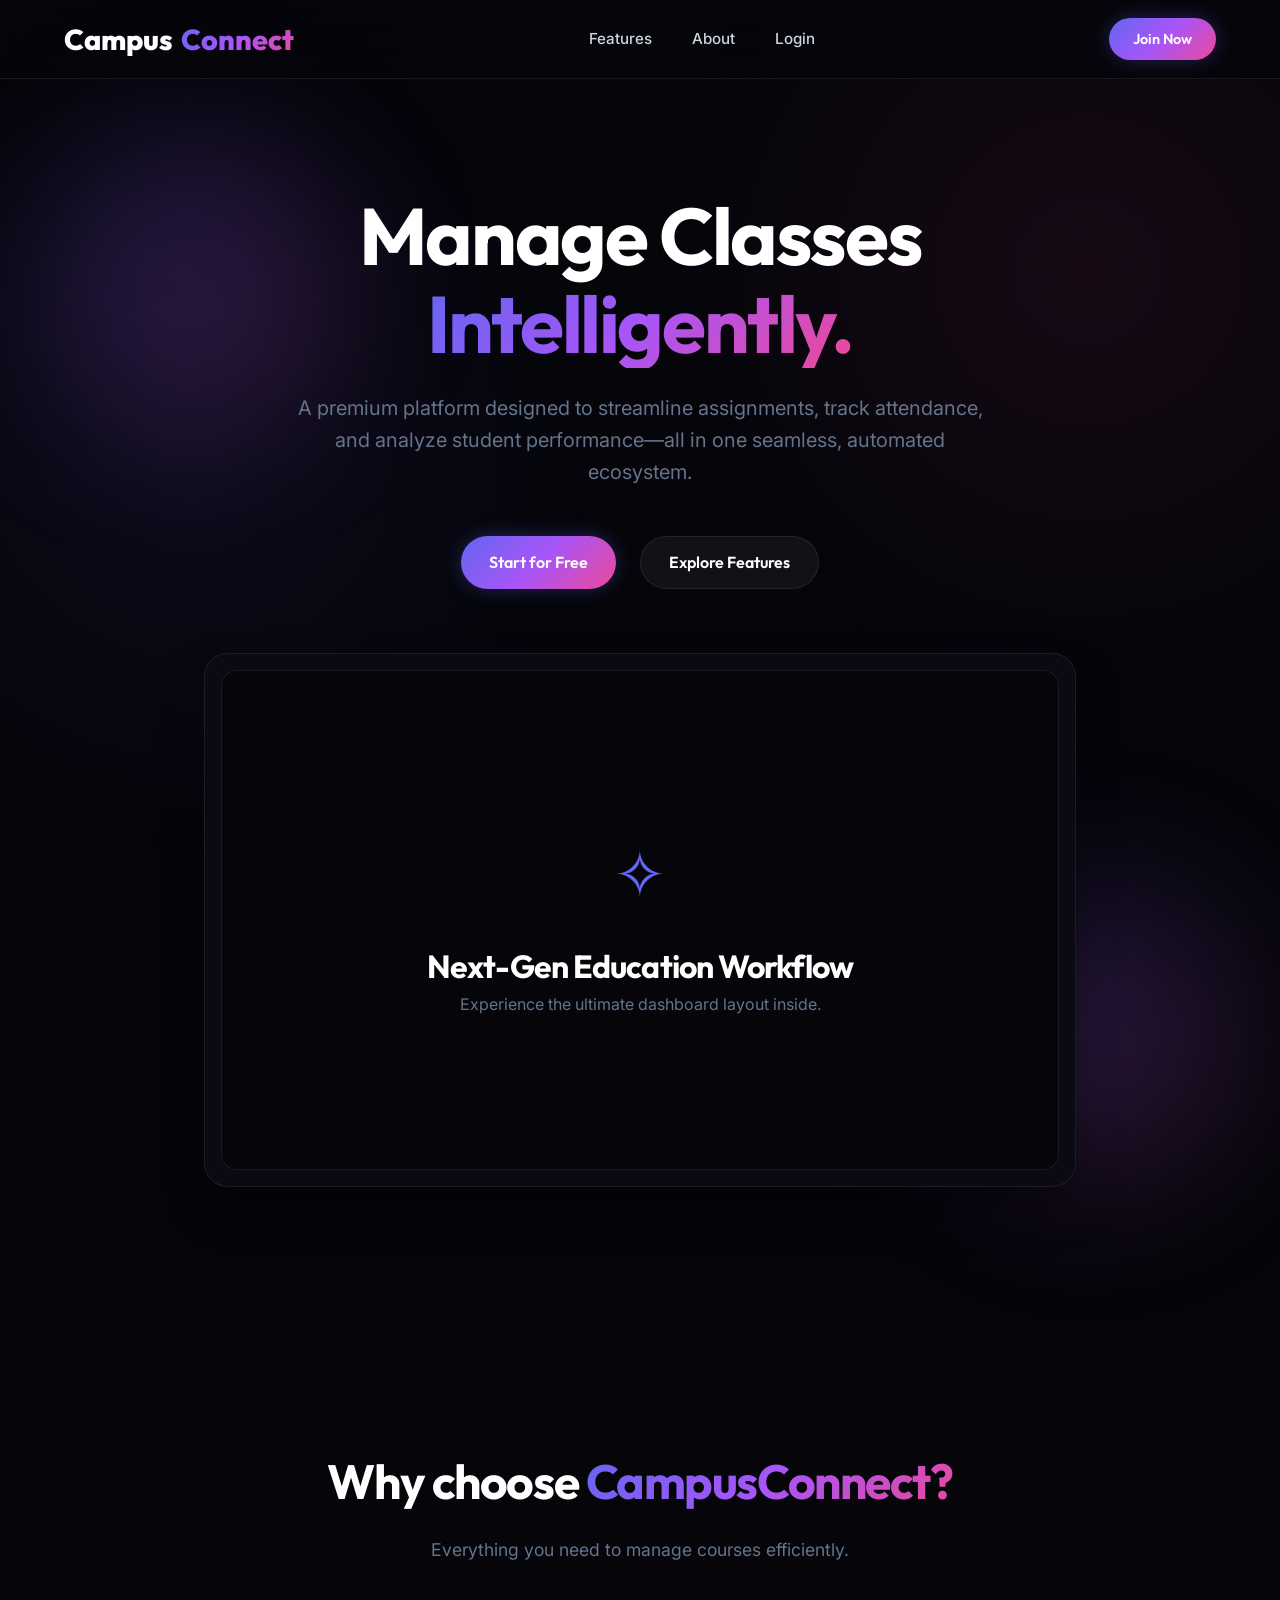
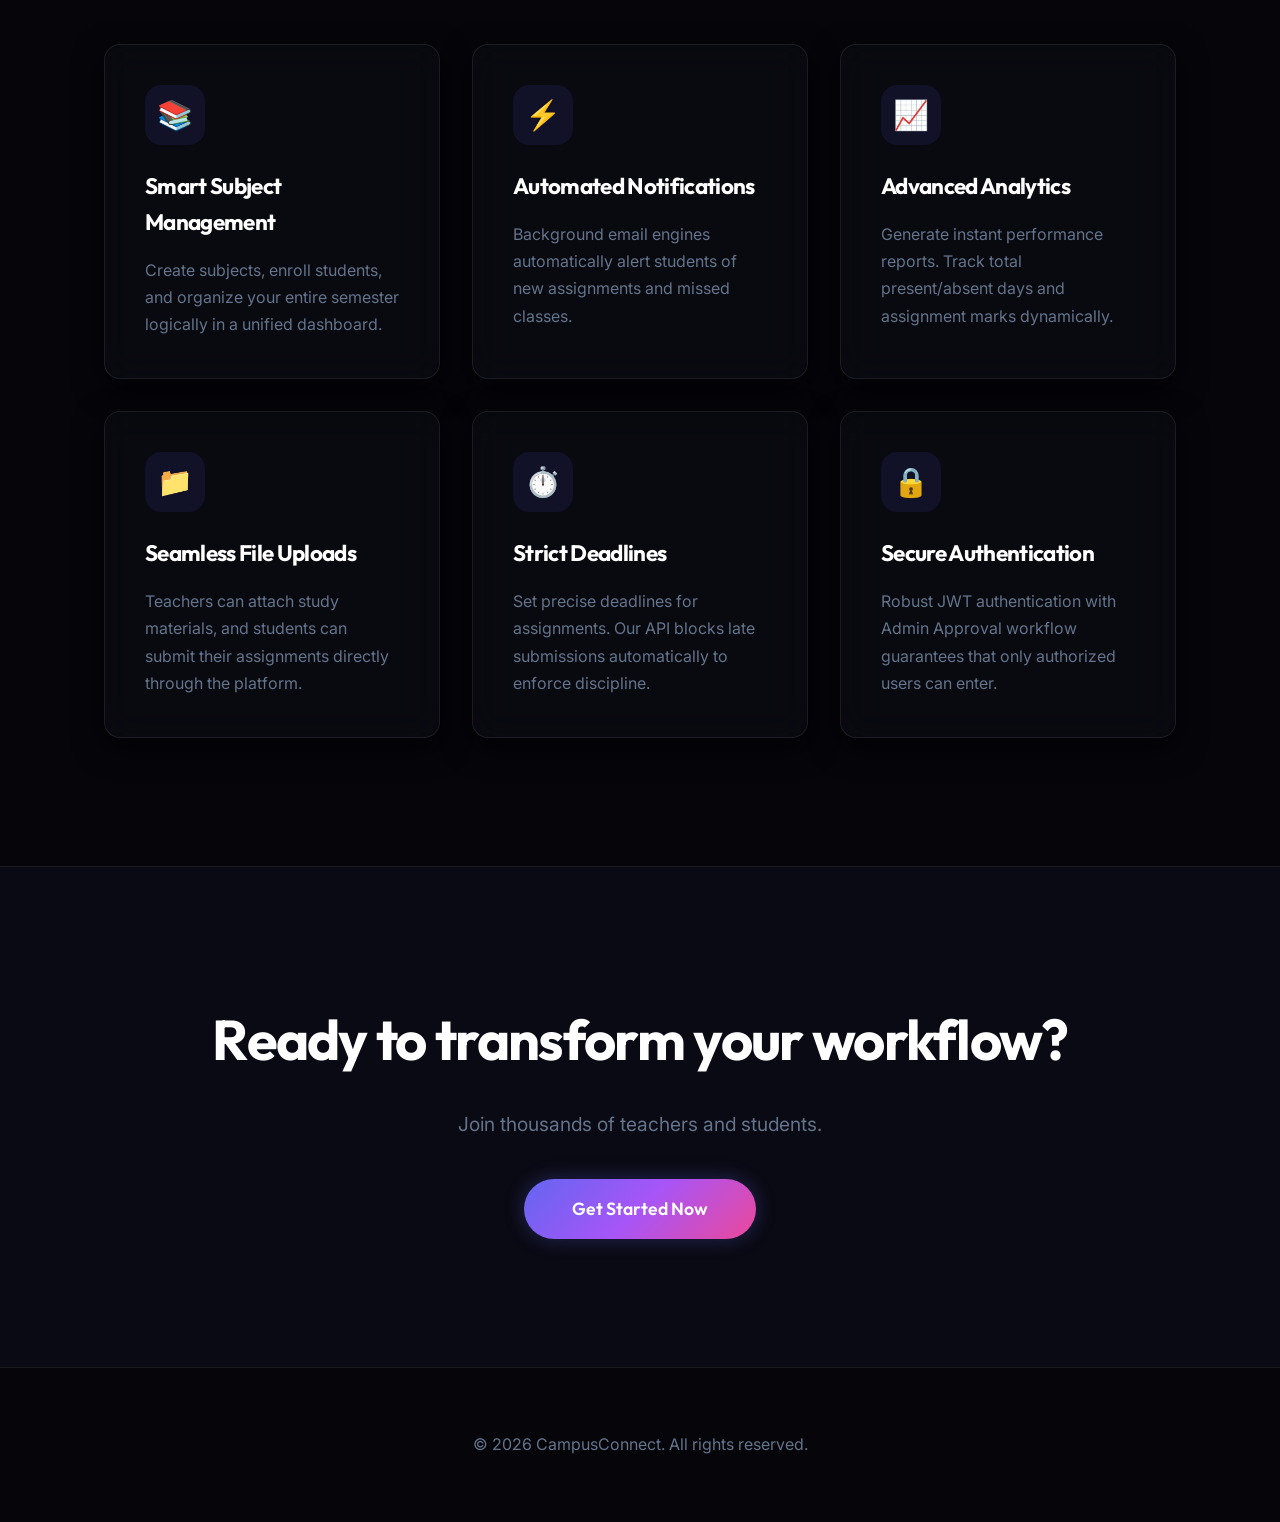
==== frontend/pages/index.html @ 035adae4 "Initial commit: CampusConnect project" ====
<!DOCTYPE html>
<html lang="en">
<head>
    <meta charset="UTF-8">
    <meta name="viewport" content="width=device-width, initial-scale=1.0">
    <title>CampusConnect - AI Student Productivity Platform</title>
    <link href="https://fonts.googleapis.com/css2?family=Outfit:wght@300;400;500;600;700;800&family=Inter:wght@400;500;600&display=swap" rel="stylesheet">
    <link rel="stylesheet" href="../assets/css/style.css">
    <style>
        /* Modern Landing Page Styles */
        .header {
            background: rgba(5, 5, 10, 0.8);
            backdrop-filter: blur(20px);
            -webkit-backdrop-filter: blur(20px);
            border-bottom: 1px solid var(--border-color);
            padding: 1rem 5%;
            display: flex;
            justify-content: space-between;
            align-items: center;
            position: fixed;
            top: 0; left: 0; right: 0;
            z-index: 1000;
        }

        .logo {
            font-family: 'Outfit', sans-serif;
            font-size: 1.8rem;
            font-weight: 800;
            color: white;
            display: flex;
            align-items: center;
            gap: 0.5rem;
        }

        .logo span {
            background: var(--primary-gradient);
            -webkit-background-clip: text;
            -webkit-text-fill-color: transparent;
        }

        .nav-links {
            display: flex;
            gap: 2.5rem;
        }

        .nav-links a {
            color: var(--text-main);
            font-weight: 500;
            font-size: 0.95rem;
        }

        .nav-links a:hover {
            color: white;
        }

        .hero {
            padding: 12rem 5% 8rem 5%;
            text-align: center;
            max-width: 1000px;
            margin: 0 auto;
            position: relative;
        }

        .hero-title {
            font-size: 5rem;
            line-height: 1.1;
            margin-bottom: 1.5rem;
        }

        .hero-subtitle {
            font-size: 1.25rem;
            color: var(--text-muted);
            margin-bottom: 3rem;
            max-width: 700px;
            margin-left: auto;
            margin-right: auto;
        }

        .hero-buttons {
            display: flex;
            gap: 1.5rem;
            justify-content: center;
        }

        /* Abstract Shape */
        .floating-shape {
            position: absolute;
            width: 300px;
            height: 300px;
            background: var(--primary-gradient);
            border-radius: 50%;
            filter: blur(80px);
            opacity: 0.2;
            animation: float 10s ease-in-out infinite;
            z-index: -1;
        }

        .shape-1 { top: 10%; left: -10%; }
        .shape-2 { bottom: 10%; right: -10%; animation-delay: -5s; }

        @keyframes float {
            0% { transform: translate(0, 0) scale(1); }
            50% { transform: translate(30px, -50px) scale(1.1); }
            100% { transform: translate(0, 0) scale(1); }
        }

        .dashboard-mockup {
            margin: 4rem auto 0 auto;
            max-width: 1100px;
            border-radius: var(--radius-lg);
            border: 1px solid var(--border-color);
            background: var(--bg-surface);
            box-shadow: 0 25px 50px -12px rgba(0, 0, 0, 0.5);
            padding: 1rem;
            transform: perspective(1000px) rotateX(5deg);
            transition: var(--transition);
        }

        .dashboard-mockup:hover {
            transform: perspective(1000px) rotateX(0deg);
        }

        .mockup-inner {
            background: var(--bg-dark);
            border-radius: var(--radius-md);
            height: 500px;
            border: 1px solid var(--border-color);
            position: relative;
            overflow: hidden;
            display: flex;
            align-items: center;
            justify-content: center;
        }

        .mockup-inner img {
            width: 100%;
            height: 100%;
            object-fit: cover;
            opacity: 0.7;
        }

        .features {
            padding: 8rem 5%;
            max-width: 1200px;
            margin: 0 auto;
        }

        .section-header {
            text-align: center;
            margin-bottom: 5rem;
        }

        .section-title {
            font-size: 3rem;
            margin-bottom: 1rem;
        }

        .features-grid {
            display: grid;
            grid-template-columns: repeat(3, 1fr);
            gap: 2rem;
        }

        .feature-card {
            padding: 2.5rem;
            text-align: left;
        }

        .feature-icon {
            width: 60px;
            height: 60px;
            background: rgba(99, 102, 241, 0.1);
            border-radius: 16px;
            display: flex;
            align-items: center;
            justify-content: center;
            font-size: 1.8rem;
            margin-bottom: 1.5rem;
            color: var(--primary-color);
        }

        .feature-card h3 {
            font-size: 1.4rem;
            margin-bottom: 1rem;
        }

        .feature-card p {
            color: var(--text-muted);
            line-height: 1.7;
        }

        .cta {
            padding: 8rem 5%;
            text-align: center;
            background: var(--bg-surface);
            border-top: 1px solid var(--border-color);
        }

        .footer {
            padding: 4rem 5%;
            border-top: 1px solid var(--border-color);
            text-align: center;
            color: var(--text-muted);
        }

        @media (max-width: 768px) {
            .hero-title { font-size: 3.5rem; }
            .features-grid { grid-template-columns: 1fr; }
            .nav-links { display: none; }
        }
    </style>
</head>
<body>

    <div class="bg-glow"></div>

    <header class="header">
        <div class="logo">Campus<span>Connect</span></div>
        <nav class="nav-links">
            <a href="#features">Features</a>
            <a href="#about">About</a>
            <a href="auth.html?mode=login">Login</a>
        </nav>
        <a href="auth.html?mode=register" class="btn btn-primary" style="padding: 0.6rem 1.5rem; font-size: 0.9rem;">Join Now</a>
    </header>

    <section class="hero">
        <div class="floating-shape shape-1"></div>
        <div class="floating-shape shape-2"></div>
        
        <h1 class="hero-title animate-fade-in">Manage Classes <br> <span class="text-gradient">Intelligently.</span></h1>
        <p class="hero-subtitle animate-fade-in delay-100">
            A premium platform designed to streamline assignments, track attendance, and analyze student performance—all in one seamless, automated ecosystem.
        </p>
        <div class="hero-buttons animate-fade-in delay-200">
            <a href="auth.html?mode=register" class="btn btn-primary">Start for Free</a>
            <a href="#features" class="btn btn-secondary">Explore Features</a>
        </div>

        <div class="dashboard-mockup animate-fade-in delay-300">
            <div class="mockup-inner">
                <!-- Using an elegant placeholder instead of image -->
                <div style="text-align: center; color: var(--text-muted);">
                    <div style="font-size: 4rem; color: var(--primary-color); margin-bottom: 1rem;">✧</div>
                    <h2 style="font-size: 2rem; color: white;">Next-Gen Education Workflow</h2>
                    <p>Experience the ultimate dashboard layout inside.</p>
                </div>
            </div>
        </div>
    </section>

    <section id="features" class="features">
        <div class="section-header">
            <h2 class="section-title">Why choose <span class="text-gradient">CampusConnect?</span></h2>
            <p style="color: var(--text-muted); font-size: 1.1rem; max-width: 600px; margin: 0 auto;">Everything you need to manage courses efficiently.</p>
        </div>
        
        <div class="features-grid">
            <div class="glass-panel feature-card">
                <div class="feature-icon">📚</div>
                <h3>Smart Subject Management</h3>
                <p>Create subjects, enroll students, and organize your entire semester logically in a unified dashboard.</p>
            </div>
            
            <div class="glass-panel feature-card">
                <div class="feature-icon">⚡</div>
                <h3>Automated Notifications</h3>
                <p>Background email engines automatically alert students of new assignments and missed classes.</p>
            </div>
            
            <div class="glass-panel feature-card">
                <div class="feature-icon">📈</div>
                <h3>Advanced Analytics</h3>
                <p>Generate instant performance reports. Track total present/absent days and assignment marks dynamically.</p>
            </div>
            
            <div class="glass-panel feature-card">
                <div class="feature-icon">📁</div>
                <h3>Seamless File Uploads</h3>
                <p>Teachers can attach study materials, and students can submit their assignments directly through the platform.</p>
            </div>
            
            <div class="glass-panel feature-card">
                <div class="feature-icon">⏱️</div>
                <h3>Strict Deadlines</h3>
                <p>Set precise deadlines for assignments. Our API blocks late submissions automatically to enforce discipline.</p>
            </div>
            
            <div class="glass-panel feature-card">
                <div class="feature-icon">🔒</div>
                <h3>Secure Authentication</h3>
                <p>Robust JWT authentication with Admin Approval workflow guarantees that only authorized users can enter.</p>
            </div>
        </div>
    </section>

    <section class="cta">
        <h2 style="font-size: 3.5rem; margin-bottom: 1.5rem; font-family: 'Outfit';">Ready to transform your workflow?</h2>
        <p style="color: var(--text-muted); font-size: 1.2rem; margin-bottom: 2.5rem;">Join thousands of teachers and students.</p>
        <a href="auth.html?mode=register" class="btn btn-primary" style="font-size: 1.1rem; padding: 1rem 3rem;">Get Started Now</a>
    </section>

    <footer class="footer">
        <p>&copy; 2026 CampusConnect. All rights reserved.</p>
    </footer>

</body>
</html>
---- frontend/assets/css/style.css ----
@import url('https://fonts.googleapis.com/css2?family=Outfit:wght@300;400;500;600;700;800&family=Inter:wght@400;500;600&display=swap');

:root {
  /* High-End SaaS Theme */
  --bg-dark: #05050a; 
  --bg-surface: #0a0a14;
  --bg-glass: rgba(15, 15, 25, 0.4);
  
  --primary-color: #6366f1; /* Indigo */
  --primary-gradient: linear-gradient(135deg, #6366f1, #a855f7, #ec4899);
  --primary-hover: #4f46e5;
  --primary-glow: rgba(99, 102, 241, 0.3);
  
  --secondary-color: #f8fafc;
  
  --text-main: #cbd5e1;
  --text-muted: #64748b;
  --text-heading: #ffffff;
  
  --success-color: #10b981;
  --danger-color: #ef4444;
  --warning-color: #f59e0b;
  
  --border-color: rgba(255, 255, 255, 0.08);
  --border-hover: rgba(99, 102, 241, 0.4);
  
  --input-bg: rgba(15, 15, 25, 0.6);
  
  --radius-sm: 8px;
  --radius-md: 16px;
  --radius-lg: 24px;
  --radius-pill: 9999px;
  
  --shadow-sm: 0 4px 15px rgba(0, 0, 0, 0.3);
  --shadow-md: 0 10px 30px rgba(0, 0, 0, 0.5);
  --shadow-glow: 0 0 20px var(--primary-glow);
  
  --transition: all 0.3s cubic-bezier(0.4, 0, 0.2, 1);
}

* {
  margin: 0;
  padding: 0;
  box-sizing: border-box;
}

body {
  font-family: 'Inter', sans-serif;
  background-color: var(--bg-dark);
  color: var(--text-main);
  line-height: 1.6;
  -webkit-font-smoothing: antialiased;
  min-height: 100vh;
  overflow-x: hidden;
}

/* Background animated gradient */
.bg-glow {
  position: fixed;
  top: 0;
  left: 0;
  width: 100vw;
  height: 100vh;
  z-index: -1;
  background: 
    radial-gradient(circle at 15% 50%, rgba(99, 102, 241, 0.08), transparent 35%),
    radial-gradient(circle at 85% 30%, rgba(236, 72, 153, 0.08), transparent 35%);
  pointer-events: none;
}

h1, h2, h3, h4, h5, h6 {
  font-family: 'Outfit', sans-serif;
  font-weight: 700;
  color: var(--text-heading);
  letter-spacing: -0.03em;
}

a {
  text-decoration: none;
  color: var(--primary-color);
  transition: var(--transition);
}

a:hover {
  color: #818cf8;
}

.text-gradient {
  background: var(--primary-gradient);
  -webkit-background-clip: text;
  -webkit-text-fill-color: transparent;
  display: inline-block;
}

.glass-panel {
  background: var(--bg-glass);
  backdrop-filter: blur(16px);
  -webkit-backdrop-filter: blur(16px);
  border: 1px solid var(--border-color);
  border-radius: var(--radius-md);
  box-shadow: var(--shadow-md);
}

/* Buttons */
.btn {
  display: inline-flex;
  align-items: center;
  justify-content: center;
  padding: 0.8rem 1.75rem;
  font-family: 'Outfit', sans-serif;
  font-weight: 600;
  border-radius: var(--radius-pill);
  border: none;
  cursor: pointer;
  transition: var(--transition);
  font-size: 1rem;
}

.btn-primary {
  background: var(--primary-gradient);
  color: white;
  box-shadow: var(--shadow-glow);
}

.btn-primary:hover {
  transform: translateY(-2px);
  box-shadow: 0 0 30px rgba(168, 85, 247, 0.5);
}

.btn-secondary {
  background: rgba(255, 255, 255, 0.05);
  color: white;
  border: 1px solid var(--border-color);
}

.btn-secondary:hover {
  background: rgba(255, 255, 255, 0.1);
  transform: translateY(-2px);
}

/* Input Fields */
.form-group {
  margin-bottom: 1.5rem;
}

.form-label {
  display: block;
  font-family: 'Outfit', sans-serif;
  font-size: 0.9rem;
  color: var(--text-muted);
  margin-bottom: 0.5rem;
}

.form-control {
  width: 100%;
  padding: 1rem 1.25rem;
  background: var(--input-bg);
  border: 1px solid var(--border-color);
  border-radius: var(--radius-sm);
  color: white;
  font-family: 'Inter', sans-serif;
  font-size: 1rem;
  transition: var(--transition);
}

.form-control:focus {
  outline: none;
  border-color: var(--primary-color);
  box-shadow: 0 0 0 3px var(--primary-glow);
}

/* Animations */
@keyframes fadeInUp {
  from { opacity: 0; transform: translateY(20px); }
  to { opacity: 1; transform: translateY(0); }
}

.animate-fade-in {
  animation: fadeInUp 0.6s ease forwards;
}

.delay-100 { animation-delay: 100ms; }
.delay-200 { animation-delay: 200ms; }
.delay-300 { animation-delay: 300ms; }
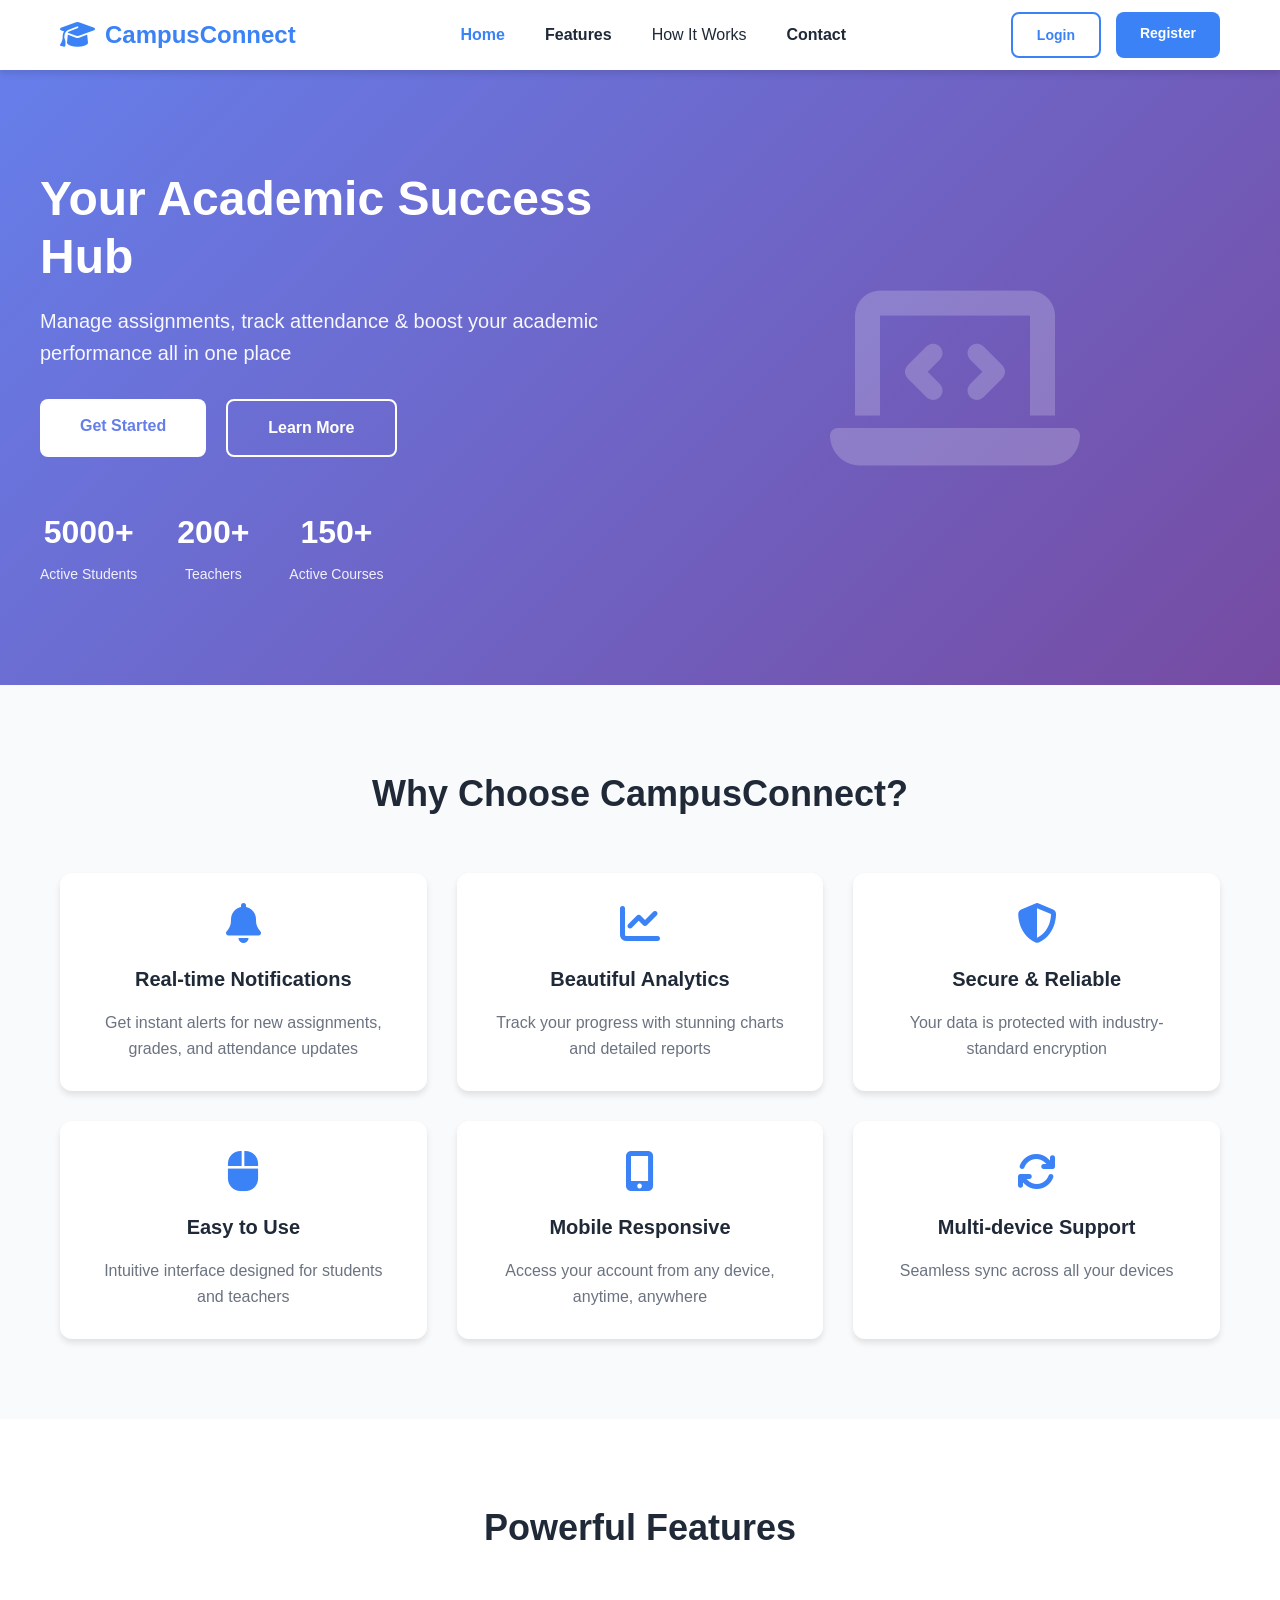
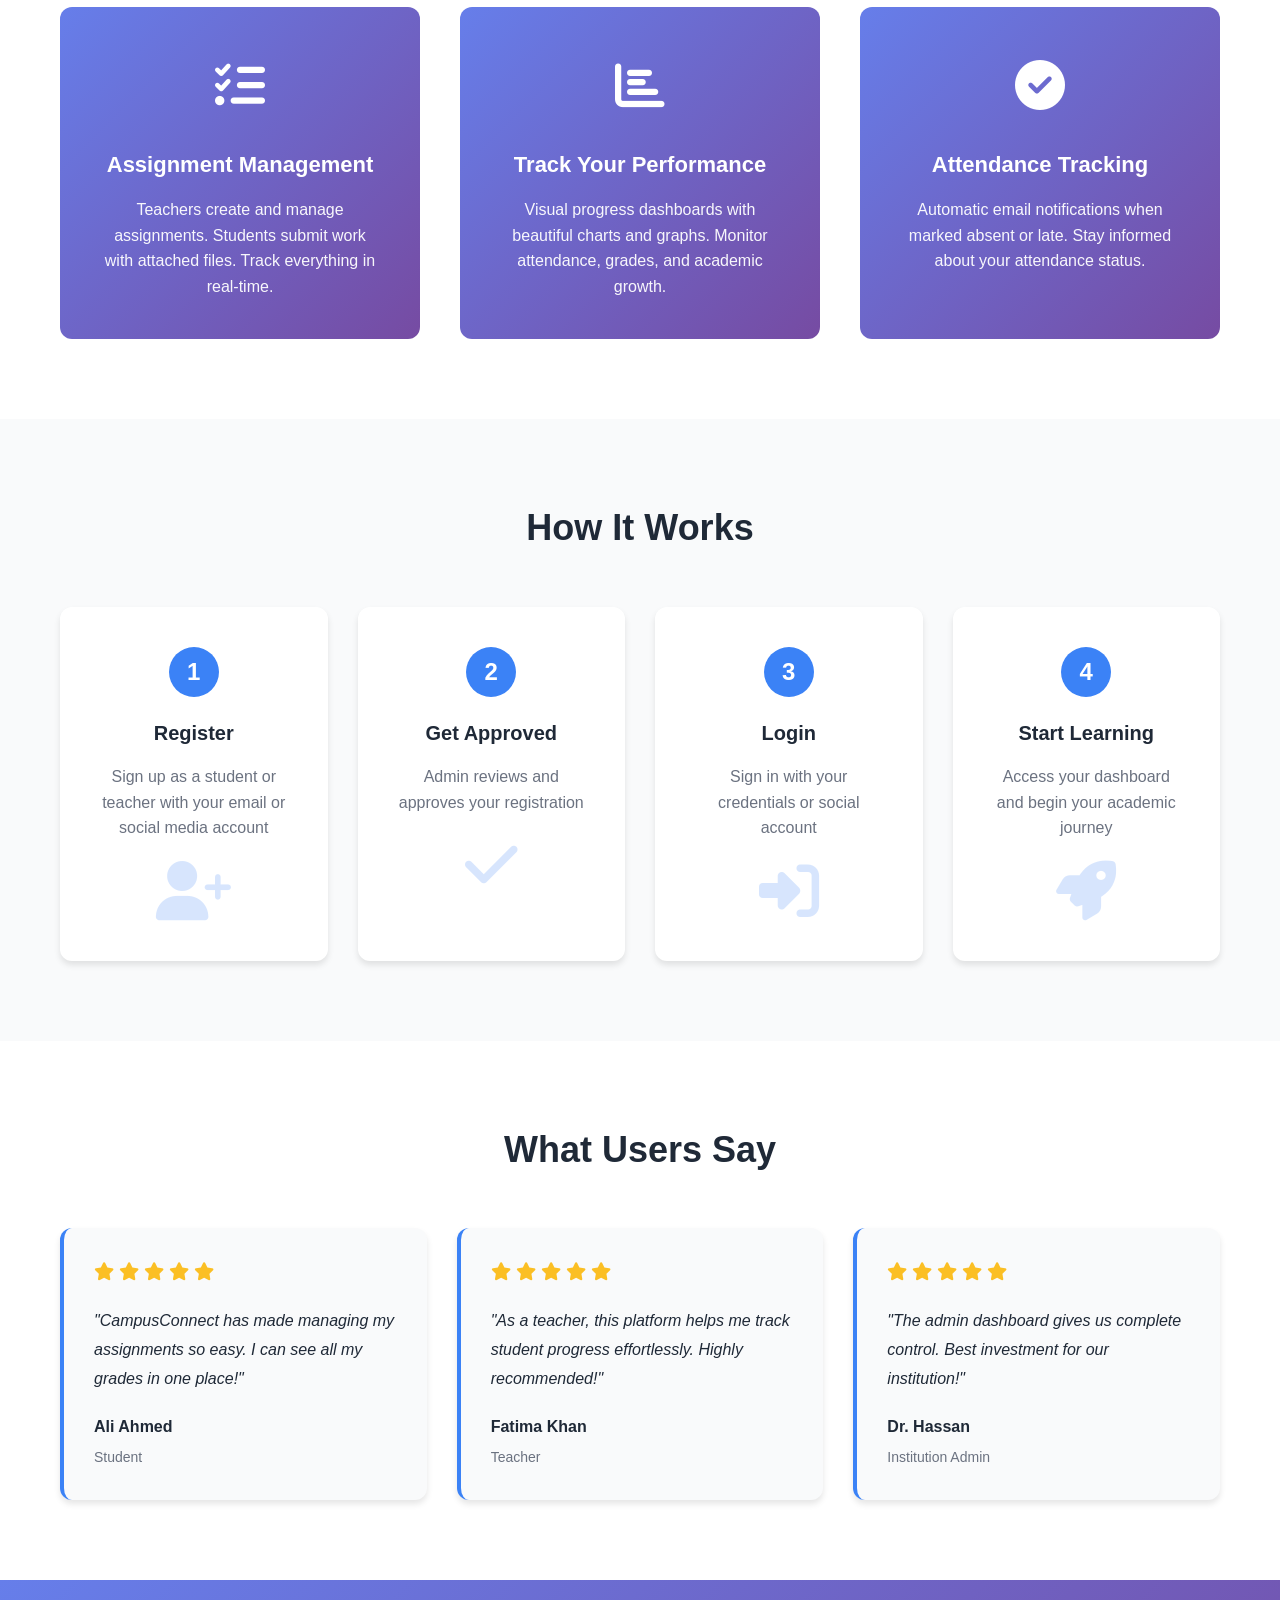
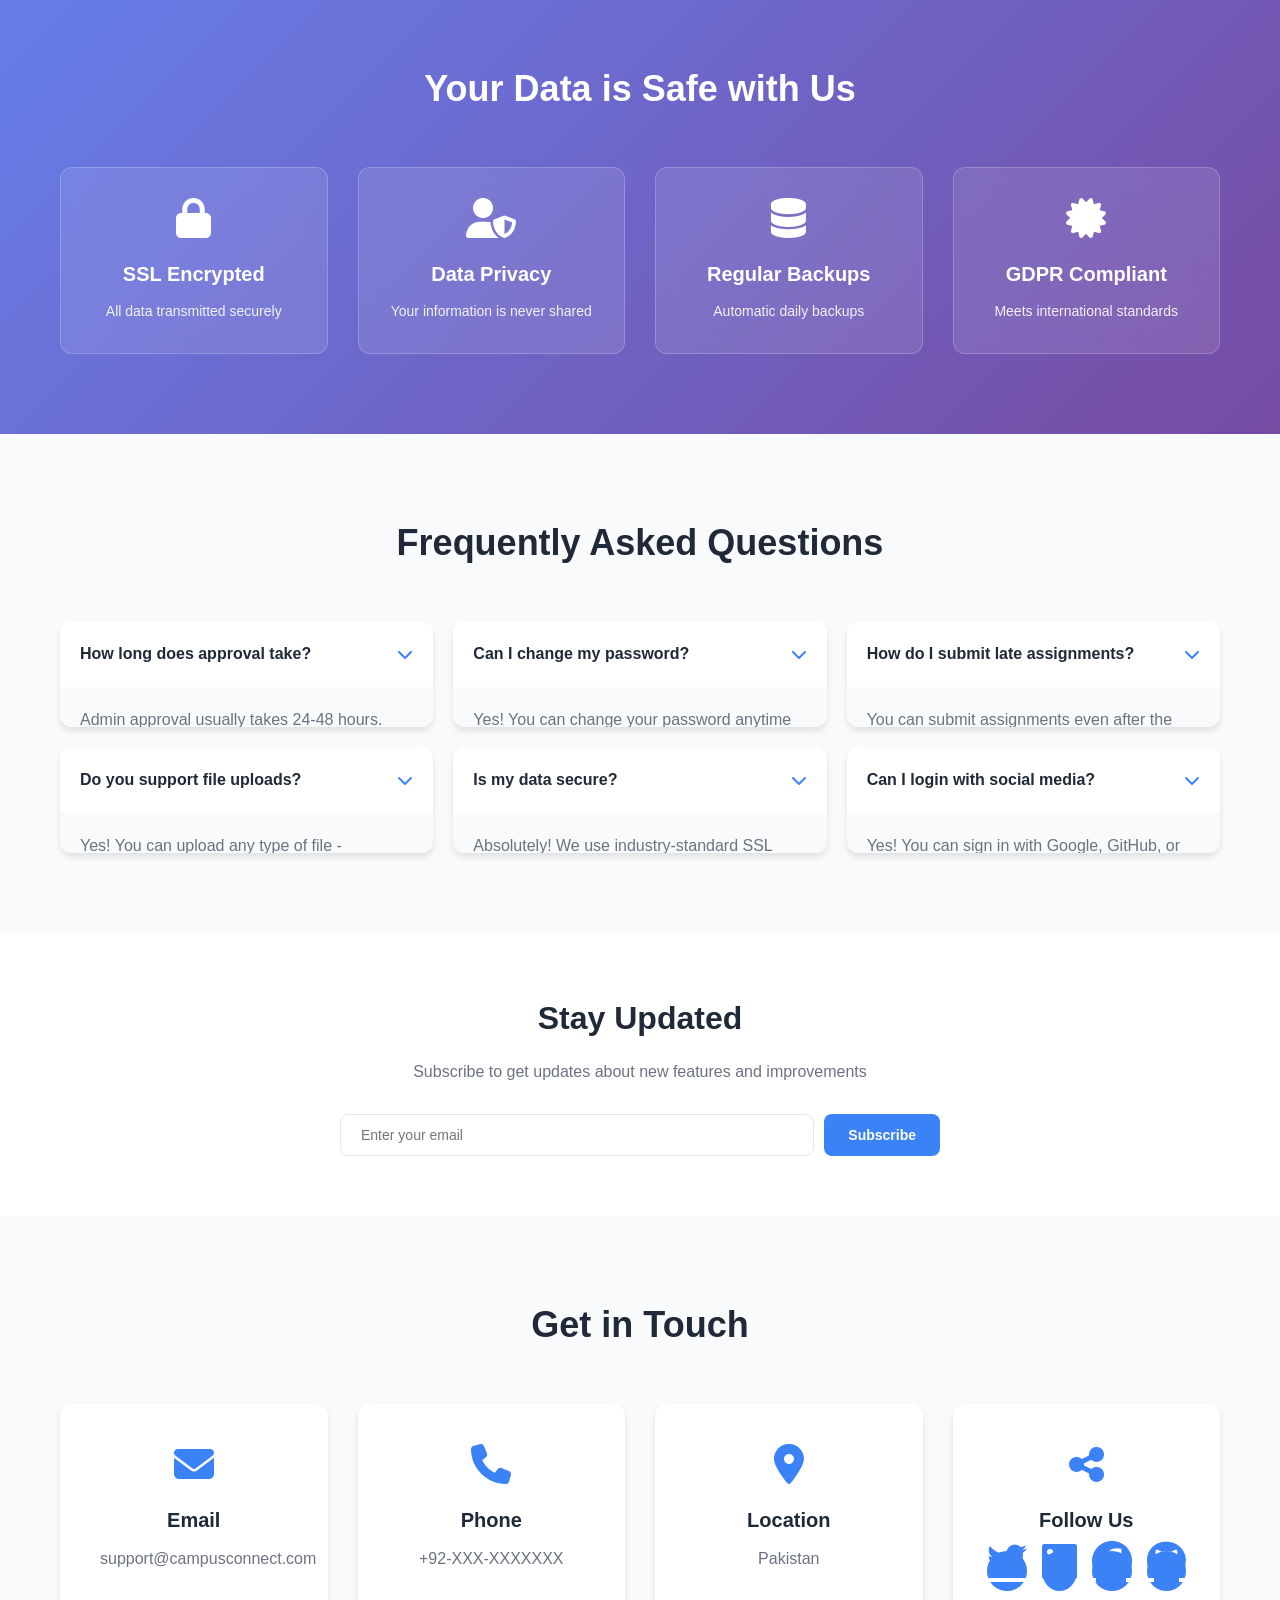
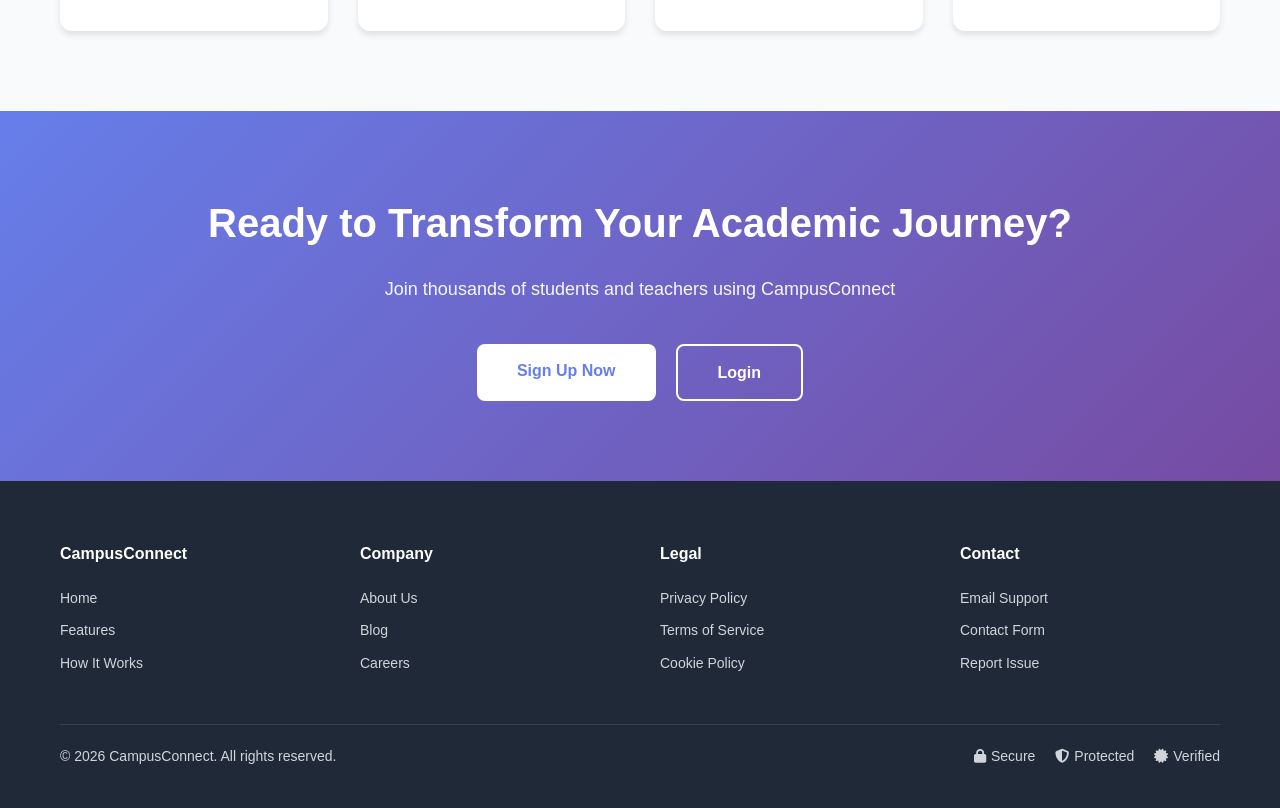
==== commit 5187b872: "updated project" ====
--- a/frontend/pages/index.html
+++ b/frontend/pages/index.html
@@ -1,308 +1,600 @@
-<!DOCTYPE html>
+<!doctype html>
 <html lang="en">
-<head>
-    <meta charset="UTF-8">
-    <meta name="viewport" content="width=device-width, initial-scale=1.0">
-    <title>CampusConnect - AI Student Productivity Platform</title>
-    <link href="https://fonts.googleapis.com/css2?family=Outfit:wght@300;400;500;600;700;800&family=Inter:wght@400;500;600&display=swap" rel="stylesheet">
-    <link rel="stylesheet" href="../assets/css/style.css">
-    <style>
-        /* Modern Landing Page Styles */
-        .header {
-            background: rgba(5, 5, 10, 0.8);
-            backdrop-filter: blur(20px);
-            -webkit-backdrop-filter: blur(20px);
-            border-bottom: 1px solid var(--border-color);
-            padding: 1rem 5%;
-            display: flex;
-            justify-content: space-between;
-            align-items: center;
-            position: fixed;
-            top: 0; left: 0; right: 0;
-            z-index: 1000;
-        }
-
-        .logo {
-            font-family: 'Outfit', sans-serif;
-            font-size: 1.8rem;
-            font-weight: 800;
-            color: white;
-            display: flex;
-            align-items: center;
-            gap: 0.5rem;
-        }
-
-        .logo span {
-            background: var(--primary-gradient);
-            -webkit-background-clip: text;
-            -webkit-text-fill-color: transparent;
-        }
-
-        .nav-links {
-            display: flex;
-            gap: 2.5rem;
-        }
-
-        .nav-links a {
-            color: var(--text-main);
-            font-weight: 500;
-            font-size: 0.95rem;
-        }
-
-        .nav-links a:hover {
-            color: white;
-        }
-
-        .hero {
-            padding: 12rem 5% 8rem 5%;
-            text-align: center;
-            max-width: 1000px;
-            margin: 0 auto;
-            position: relative;
-        }
-
-        .hero-title {
-            font-size: 5rem;
-            line-height: 1.1;
-            margin-bottom: 1.5rem;
-        }
-
-        .hero-subtitle {
-            font-size: 1.25rem;
-            color: var(--text-muted);
-            margin-bottom: 3rem;
-            max-width: 700px;
-            margin-left: auto;
-            margin-right: auto;
-        }
-
-        .hero-buttons {
-            display: flex;
-            gap: 1.5rem;
-            justify-content: center;
-        }
-
-        /* Abstract Shape */
-        .floating-shape {
-            position: absolute;
-            width: 300px;
-            height: 300px;
-            background: var(--primary-gradient);
-            border-radius: 50%;
-            filter: blur(80px);
-            opacity: 0.2;
-            animation: float 10s ease-in-out infinite;
-            z-index: -1;
-        }
-
-        .shape-1 { top: 10%; left: -10%; }
-        .shape-2 { bottom: 10%; right: -10%; animation-delay: -5s; }
-
-        @keyframes float {
-            0% { transform: translate(0, 0) scale(1); }
-            50% { transform: translate(30px, -50px) scale(1.1); }
-            100% { transform: translate(0, 0) scale(1); }
-        }
-
-        .dashboard-mockup {
-            margin: 4rem auto 0 auto;
-            max-width: 1100px;
-            border-radius: var(--radius-lg);
-            border: 1px solid var(--border-color);
-            background: var(--bg-surface);
-            box-shadow: 0 25px 50px -12px rgba(0, 0, 0, 0.5);
-            padding: 1rem;
-            transform: perspective(1000px) rotateX(5deg);
-            transition: var(--transition);
-        }
-
-        .dashboard-mockup:hover {
-            transform: perspective(1000px) rotateX(0deg);
-        }
-
-        .mockup-inner {
-            background: var(--bg-dark);
-            border-radius: var(--radius-md);
-            height: 500px;
-            border: 1px solid var(--border-color);
-            position: relative;
-            overflow: hidden;
-            display: flex;
-            align-items: center;
-            justify-content: center;
-        }
-
-        .mockup-inner img {
-            width: 100%;
-            height: 100%;
-            object-fit: cover;
-            opacity: 0.7;
-        }
-
-        .features {
-            padding: 8rem 5%;
-            max-width: 1200px;
-            margin: 0 auto;
-        }
-
-        .section-header {
-            text-align: center;
-            margin-bottom: 5rem;
-        }
-
-        .section-title {
-            font-size: 3rem;
-            margin-bottom: 1rem;
-        }
-
-        .features-grid {
-            display: grid;
-            grid-template-columns: repeat(3, 1fr);
-            gap: 2rem;
-        }
-
-        .feature-card {
-            padding: 2.5rem;
-            text-align: left;
-        }
-
-        .feature-icon {
-            width: 60px;
-            height: 60px;
-            background: rgba(99, 102, 241, 0.1);
-            border-radius: 16px;
-            display: flex;
-            align-items: center;
-            justify-content: center;
-            font-size: 1.8rem;
-            margin-bottom: 1.5rem;
-            color: var(--primary-color);
-        }
-
-        .feature-card h3 {
-            font-size: 1.4rem;
-            margin-bottom: 1rem;
-        }
-
-        .feature-card p {
-            color: var(--text-muted);
-            line-height: 1.7;
-        }
-
-        .cta {
-            padding: 8rem 5%;
-            text-align: center;
-            background: var(--bg-surface);
-            border-top: 1px solid var(--border-color);
-        }
-
-        .footer {
-            padding: 4rem 5%;
-            border-top: 1px solid var(--border-color);
-            text-align: center;
-            color: var(--text-muted);
-        }
-
-        @media (max-width: 768px) {
-            .hero-title { font-size: 3.5rem; }
-            .features-grid { grid-template-columns: 1fr; }
-            .nav-links { display: none; }
-        }
-    </style>
-</head>
-<body>
-
-    <div class="bg-glow"></div>
-
-    <header class="header">
-        <div class="logo">Campus<span>Connect</span></div>
-        <nav class="nav-links">
-            <a href="#features">Features</a>
-            <a href="#about">About</a>
-            <a href="auth.html?mode=login">Login</a>
-        </nav>
-        <a href="auth.html?mode=register" class="btn btn-primary" style="padding: 0.6rem 1.5rem; font-size: 0.9rem;">Join Now</a>
-    </header>
-
-    <section class="hero">
-        <div class="floating-shape shape-1"></div>
-        <div class="floating-shape shape-2"></div>
-        
-        <h1 class="hero-title animate-fade-in">Manage Classes <br> <span class="text-gradient">Intelligently.</span></h1>
-        <p class="hero-subtitle animate-fade-in delay-100">
-            A premium platform designed to streamline assignments, track attendance, and analyze student performance—all in one seamless, automated ecosystem.
-        </p>
-        <div class="hero-buttons animate-fade-in delay-200">
-            <a href="auth.html?mode=register" class="btn btn-primary">Start for Free</a>
-            <a href="#features" class="btn btn-secondary">Explore Features</a>
-        </div>
-
-        <div class="dashboard-mockup animate-fade-in delay-300">
-            <div class="mockup-inner">
-                <!-- Using an elegant placeholder instead of image -->
-                <div style="text-align: center; color: var(--text-muted);">
-                    <div style="font-size: 4rem; color: var(--primary-color); margin-bottom: 1rem;">✧</div>
-                    <h2 style="font-size: 2rem; color: white;">Next-Gen Education Workflow</h2>
-                    <p>Experience the ultimate dashboard layout inside.</p>
-                </div>
-            </div>
-        </div>
-    </section>
-
-    <section id="features" class="features">
-        <div class="section-header">
-            <h2 class="section-title">Why choose <span class="text-gradient">CampusConnect?</span></h2>
-            <p style="color: var(--text-muted); font-size: 1.1rem; max-width: 600px; margin: 0 auto;">Everything you need to manage courses efficiently.</p>
-        </div>
-        
+  <head>
+    <meta charset="UTF-8" />
+    <meta name="viewport" content="width=device-width, initial-scale=1.0" />
+    <title>CampusConnect - Your Academic Success Hub</title>
+    <link rel="stylesheet" href="../assets/css/home.css" />
+    <link
+      rel="stylesheet"
+      href="https://cdnjs.cloudflare.com/ajax/libs/font-awesome/6.4.0/css/all.min.css"
+    />
+  </head>
+  <body>
+    <!-- ============ NAVIGATION ============ -->
+    <nav class="navbar">
+      <div class="nav-container">
+        <div class="nav-brand">
+          <i class="fas fa-graduation-cap"></i>
+          <span>CampusConnect</span>
+        </div>
+        <ul class="nav-menu">
+          <li><a href="#home">Home</a></li>
+          <li><a href="#features">Features</a></li>
+          <li><a href="#how-it-works">How It Works</a></li>
+          <li><a href="#contact">Contact</a></li>
+        </ul>
+        <div class="nav-buttons">
+          <a href="#" id="nav-login-btn" class="btn btn-secondary">Login</a>
+          <a href="#" id="nav-register-btn" class="btn btn-primary">Register</a>
+        </div>
+        <div class="hamburger">
+          <span></span>
+          <span></span>
+          <span></span>
+        </div>
+      </div>
+    </nav>
+
+    <!-- ============ HERO SECTION ============ -->
+    <section class="hero" id="home">
+      <div class="hero-content">
+        <div class="hero-text">
+          <h1 class="hero-title">Your Academic Success Hub</h1>
+          <p class="hero-subtitle">
+            Manage assignments, track attendance & boost your academic
+            performance all in one place
+          </p>
+          <div class="hero-buttons">
+            <a href="#" id="hero-signup-btn" class="btn btn-primary btn-lg"
+              >Get Started</a
+            >
+            <a href="#features" class="btn btn-secondary btn-lg">Learn More</a>
+          </div>
+          <div class="hero-stats">
+            <div class="stat">
+              <h3>5000+</h3>
+              <p>Active Students</p>
+            </div>
+            <div class="stat">
+              <h3>200+</h3>
+              <p>Teachers</p>
+            </div>
+            <div class="stat">
+              <h3>150+</h3>
+              <p>Active Courses</p>
+            </div>
+          </div>
+        </div>
+        <div class="hero-image">
+          <div class="hero-illustration">
+            <i class="fas fa-laptop-code"></i>
+          </div>
+        </div>
+      </div>
+    </section>
+
+    <div class="auth-modal" id="auth-modal" aria-hidden="true">
+      <div class="modal-overlay"></div>
+      <div class="modal-card">
+        <button class="modal-close" aria-label="Close auth form">×</button>
+        <div class="auth-header">
+          <h2>CampusConnect</h2>
+          <p>Sign in or create an account without leaving this page.</p>
+        </div>
+
+        <div class="auth-tabs">
+          <button class="auth-tab active" id="tab-login" type="button">
+            Log In
+          </button>
+          <button class="auth-tab" id="tab-register" type="button">
+            Sign Up
+          </button>
+        </div>
+
+        <div id="error-container" class="error-message"></div>
+
+        <form id="login-form" class="form-section active">
+          <div class="form-group">
+            <label class="form-label">Email Address</label>
+            <input
+              type="email"
+              id="login-email"
+              class="form-control"
+              placeholder="user@example.com"
+              required
+            />
+          </div>
+          <div class="form-group">
+            <div class="label-row">
+              <label class="form-label">Password</label>
+              <a href="reset.html" class="link-small">Forgot Password?</a>
+            </div>
+            <input
+              type="password"
+              id="login-password"
+              class="form-control"
+              placeholder="••••••••"
+              required
+            />
+          </div>
+          <button type="submit" class="btn btn-primary btn-block">
+            Log In
+          </button>
+
+          <div class="divider">or continue with</div>
+          <div class="social-buttons">
+            <button type="button" class="btn btn-social" data-provider="google">
+              <i class="fab fa-google"></i> Google
+            </button>
+            <button type="button" class="btn btn-social" data-provider="github">
+              <i class="fab fa-github"></i> GitHub
+            </button>
+            <button
+              type="button"
+              class="btn btn-social"
+              data-provider="facebook"
+            >
+              <i class="fab fa-facebook"></i> Facebook
+            </button>
+          </div>
+        </form>
+
+        <form id="register-form" class="form-section">
+          <div class="form-group">
+            <label class="form-label">Full Name</label>
+            <input
+              type="text"
+              id="reg-name"
+              class="form-control"
+              placeholder="John Doe"
+              required
+            />
+          </div>
+          <div class="form-group">
+            <label class="form-label">Email Address</label>
+            <input
+              type="email"
+              id="reg-email"
+              class="form-control"
+              placeholder="user@example.com"
+              required
+            />
+          </div>
+          <div class="form-group">
+            <label class="form-label">Password</label>
+            <input
+              type="password"
+              id="reg-password"
+              class="form-control"
+              placeholder="••••••••"
+              required
+            />
+          </div>
+          <div class="form-group">
+            <label class="form-label">Account Type</label>
+            <select id="reg-role" class="form-control">
+              <option value="student">Student</option>
+              <option value="teacher">Teacher</option>
+            </select>
+          </div>
+          <button type="submit" class="btn btn-primary btn-block">
+            Create Account
+          </button>
+
+          <div class="divider">or sign up with</div>
+          <div class="social-buttons">
+            <button type="button" class="btn btn-social" data-provider="google">
+              <i class="fab fa-google"></i> Google
+            </button>
+            <button type="button" class="btn btn-social" data-provider="github">
+              <i class="fab fa-github"></i> GitHub
+            </button>
+            <button
+              type="button"
+              class="btn btn-social"
+              data-provider="facebook"
+            >
+              <i class="fab fa-facebook"></i> Facebook
+            </button>
+          </div>
+        </form>
+      </div>
+    </div>
+
+    <!-- ============ BENEFITS SECTION ============ -->
+    <section class="benefits">
+      <div class="container">
+        <h2>Why Choose CampusConnect?</h2>
+        <div class="benefits-grid">
+          <div class="benefit-card">
+            <i class="fas fa-bell"></i>
+            <h3>Real-time Notifications</h3>
+            <p>
+              Get instant alerts for new assignments, grades, and attendance
+              updates
+            </p>
+          </div>
+          <div class="benefit-card">
+            <i class="fas fa-chart-line"></i>
+            <h3>Beautiful Analytics</h3>
+            <p>Track your progress with stunning charts and detailed reports</p>
+          </div>
+          <div class="benefit-card">
+            <i class="fas fa-shield-alt"></i>
+            <h3>Secure & Reliable</h3>
+            <p>Your data is protected with industry-standard encryption</p>
+          </div>
+          <div class="benefit-card">
+            <i class="fas fa-mouse"></i>
+            <h3>Easy to Use</h3>
+            <p>Intuitive interface designed for students and teachers</p>
+          </div>
+          <div class="benefit-card">
+            <i class="fas fa-mobile-alt"></i>
+            <h3>Mobile Responsive</h3>
+            <p>Access your account from any device, anytime, anywhere</p>
+          </div>
+          <div class="benefit-card">
+            <i class="fas fa-sync"></i>
+            <h3>Multi-device Support</h3>
+            <p>Seamless sync across all your devices</p>
+          </div>
+        </div>
+      </div>
+    </section>
+
+    <!-- ============ FEATURES SECTION ============ -->
+    <section class="features" id="features">
+      <div class="container">
+        <h2>Powerful Features</h2>
         <div class="features-grid">
-            <div class="glass-panel feature-card">
-                <div class="feature-icon">📚</div>
-                <h3>Smart Subject Management</h3>
-                <p>Create subjects, enroll students, and organize your entire semester logically in a unified dashboard.</p>
-            </div>
-            
-            <div class="glass-panel feature-card">
-                <div class="feature-icon">⚡</div>
-                <h3>Automated Notifications</h3>
-                <p>Background email engines automatically alert students of new assignments and missed classes.</p>
-            </div>
-            
-            <div class="glass-panel feature-card">
-                <div class="feature-icon">📈</div>
-                <h3>Advanced Analytics</h3>
-                <p>Generate instant performance reports. Track total present/absent days and assignment marks dynamically.</p>
-            </div>
-            
-            <div class="glass-panel feature-card">
-                <div class="feature-icon">📁</div>
-                <h3>Seamless File Uploads</h3>
-                <p>Teachers can attach study materials, and students can submit their assignments directly through the platform.</p>
-            </div>
-            
-            <div class="glass-panel feature-card">
-                <div class="feature-icon">⏱️</div>
-                <h3>Strict Deadlines</h3>
-                <p>Set precise deadlines for assignments. Our API blocks late submissions automatically to enforce discipline.</p>
-            </div>
-            
-            <div class="glass-panel feature-card">
-                <div class="feature-icon">🔒</div>
-                <h3>Secure Authentication</h3>
-                <p>Robust JWT authentication with Admin Approval workflow guarantees that only authorized users can enter.</p>
-            </div>
-        </div>
-    </section>
-
-    <section class="cta">
-        <h2 style="font-size: 3.5rem; margin-bottom: 1.5rem; font-family: 'Outfit';">Ready to transform your workflow?</h2>
-        <p style="color: var(--text-muted); font-size: 1.2rem; margin-bottom: 2.5rem;">Join thousands of teachers and students.</p>
-        <a href="auth.html?mode=register" class="btn btn-primary" style="font-size: 1.1rem; padding: 1rem 3rem;">Get Started Now</a>
-    </section>
-
+          <div class="feature-card">
+            <div class="feature-icon">
+              <i class="fas fa-tasks"></i>
+            </div>
+            <h3>Assignment Management</h3>
+            <p>
+              Teachers create and manage assignments. Students submit work with
+              attached files. Track everything in real-time.
+            </p>
+          </div>
+          <div class="feature-card">
+            <div class="feature-icon">
+              <i class="fas fa-chart-bar"></i>
+            </div>
+            <h3>Track Your Performance</h3>
+            <p>
+              Visual progress dashboards with beautiful charts and graphs.
+              Monitor attendance, grades, and academic growth.
+            </p>
+          </div>
+          <div class="feature-card">
+            <div class="feature-icon">
+              <i class="fas fa-check-circle"></i>
+            </div>
+            <h3>Attendance Tracking</h3>
+            <p>
+              Automatic email notifications when marked absent or late. Stay
+              informed about your attendance status.
+            </p>
+          </div>
+        </div>
+      </div>
+    </section>
+
+    <!-- ============ HOW IT WORKS ============ -->
+    <section class="how-it-works" id="how-it-works">
+      <div class="container">
+        <h2>How It Works</h2>
+        <div class="steps-grid">
+          <div class="step">
+            <div class="step-number">1</div>
+            <h3>Register</h3>
+            <p>
+              Sign up as a student or teacher with your email or social media
+              account
+            </p>
+            <i class="fas fa-user-plus"></i>
+          </div>
+          <div class="step">
+            <div class="step-number">2</div>
+            <h3>Get Approved</h3>
+            <p>Admin reviews and approves your registration</p>
+            <i class="fas fa-check"></i>
+          </div>
+          <div class="step">
+            <div class="step-number">3</div>
+            <h3>Login</h3>
+            <p>Sign in with your credentials or social account</p>
+            <i class="fas fa-sign-in-alt"></i>
+          </div>
+          <div class="step">
+            <div class="step-number">4</div>
+            <h3>Start Learning</h3>
+            <p>Access your dashboard and begin your academic journey</p>
+            <i class="fas fa-rocket"></i>
+          </div>
+        </div>
+      </div>
+    </section>
+
+    <!-- ============ TESTIMONIALS ============ -->
+    <section class="testimonials">
+      <div class="container">
+        <h2>What Users Say</h2>
+        <div class="testimonials-grid">
+          <div class="testimonial-card">
+            <div class="stars">
+              <i class="fas fa-star"></i>
+              <i class="fas fa-star"></i>
+              <i class="fas fa-star"></i>
+              <i class="fas fa-star"></i>
+              <i class="fas fa-star"></i>
+            </div>
+            <p>
+              "CampusConnect has made managing my assignments so easy. I can see
+              all my grades in one place!"
+            </p>
+            <h4>Ali Ahmed</h4>
+            <span>Student</span>
+          </div>
+          <div class="testimonial-card">
+            <div class="stars">
+              <i class="fas fa-star"></i>
+              <i class="fas fa-star"></i>
+              <i class="fas fa-star"></i>
+              <i class="fas fa-star"></i>
+              <i class="fas fa-star"></i>
+            </div>
+            <p>
+              "As a teacher, this platform helps me track student progress
+              effortlessly. Highly recommended!"
+            </p>
+            <h4>Fatima Khan</h4>
+            <span>Teacher</span>
+          </div>
+          <div class="testimonial-card">
+            <div class="stars">
+              <i class="fas fa-star"></i>
+              <i class="fas fa-star"></i>
+              <i class="fas fa-star"></i>
+              <i class="fas fa-star"></i>
+              <i class="fas fa-star"></i>
+            </div>
+            <p>
+              "The admin dashboard gives us complete control. Best investment
+              for our institution!"
+            </p>
+            <h4>Dr. Hassan</h4>
+            <span>Institution Admin</span>
+          </div>
+        </div>
+      </div>
+    </section>
+
+    <!-- ============ SECURITY SECTION ============ -->
+    <section class="security">
+      <div class="container">
+        <h2>Your Data is Safe with Us</h2>
+        <div class="security-grid">
+          <div class="security-item">
+            <i class="fas fa-lock"></i>
+            <h3>SSL Encrypted</h3>
+            <p>All data transmitted securely</p>
+          </div>
+          <div class="security-item">
+            <i class="fas fa-user-shield"></i>
+            <h3>Data Privacy</h3>
+            <p>Your information is never shared</p>
+          </div>
+          <div class="security-item">
+            <i class="fas fa-database"></i>
+            <h3>Regular Backups</h3>
+            <p>Automatic daily backups</p>
+          </div>
+          <div class="security-item">
+            <i class="fas fa-certificate"></i>
+            <h3>GDPR Compliant</h3>
+            <p>Meets international standards</p>
+          </div>
+        </div>
+      </div>
+    </section>
+
+    <!-- ============ FAQ SECTION ============ -->
+    <section class="faq">
+      <div class="container">
+        <h2>Frequently Asked Questions</h2>
+        <div class="faq-grid">
+          <div class="faq-item">
+            <div class="faq-question">
+              <h3>How long does approval take?</h3>
+              <i class="fas fa-chevron-down"></i>
+            </div>
+            <div class="faq-answer">
+              <p>
+                Admin approval usually takes 24-48 hours. You'll receive an
+                email once approved.
+              </p>
+            </div>
+          </div>
+          <div class="faq-item">
+            <div class="faq-question">
+              <h3>Can I change my password?</h3>
+              <i class="fas fa-chevron-down"></i>
+            </div>
+            <div class="faq-answer">
+              <p>
+                Yes! You can change your password anytime from your profile
+                settings in the dashboard.
+              </p>
+            </div>
+          </div>
+          <div class="faq-item">
+            <div class="faq-question">
+              <h3>How do I submit late assignments?</h3>
+              <i class="fas fa-chevron-down"></i>
+            </div>
+            <div class="faq-answer">
+              <p>
+                You can submit assignments even after the deadline. Your teacher
+                will see it marked as late.
+              </p>
+            </div>
+          </div>
+          <div class="faq-item">
+            <div class="faq-question">
+              <h3>Do you support file uploads?</h3>
+              <i class="fas fa-chevron-down"></i>
+            </div>
+            <div class="faq-answer">
+              <p>
+                Yes! You can upload any type of file - documents, images, PDFs,
+                code files, and more.
+              </p>
+            </div>
+          </div>
+          <div class="faq-item">
+            <div class="faq-question">
+              <h3>Is my data secure?</h3>
+              <i class="fas fa-chevron-down"></i>
+            </div>
+            <div class="faq-answer">
+              <p>
+                Absolutely! We use industry-standard SSL encryption and comply
+                with GDPR standards.
+              </p>
+            </div>
+          </div>
+          <div class="faq-item">
+            <div class="faq-question">
+              <h3>Can I login with social media?</h3>
+              <i class="fas fa-chevron-down"></i>
+            </div>
+            <div class="faq-answer">
+              <p>
+                Yes! You can sign in with Google, GitHub, or Facebook for quick
+                and easy access.
+              </p>
+            </div>
+          </div>
+        </div>
+      </div>
+    </section>
+
+    <!-- ============ NEWSLETTER ============ -->
+    <section class="newsletter">
+      <div class="container">
+        <div class="newsletter-content">
+          <h2>Stay Updated</h2>
+          <p>Subscribe to get updates about new features and improvements</p>
+          <form class="newsletter-form">
+            <input type="email" placeholder="Enter your email" required />
+            <button type="submit" class="btn btn-primary">Subscribe</button>
+          </form>
+        </div>
+      </div>
+    </section>
+
+    <!-- ============ CONTACT SECTION ============ -->
+    <section class="contact" id="contact">
+      <div class="container">
+        <h2>Get in Touch</h2>
+        <div class="contact-grid">
+          <div class="contact-info">
+            <i class="fas fa-envelope"></i>
+            <h3>Email</h3>
+            <p>support@campusconnect.com</p>
+          </div>
+          <div class="contact-info">
+            <i class="fas fa-phone"></i>
+            <h3>Phone</h3>
+            <p>+92-XXX-XXXXXXX</p>
+          </div>
+          <div class="contact-info">
+            <i class="fas fa-map-marker-alt"></i>
+            <h3>Location</h3>
+            <p>Pakistan</p>
+          </div>
+          <div class="contact-info">
+            <i class="fas fa-share-alt"></i>
+            <h3>Follow Us</h3>
+            <div class="social-links">
+              <a href="#"><i class="fab fa-twitter"></i></a>
+              <a href="#"><i class="fab fa-linkedin"></i></a>
+              <a href="#"><i class="fab fa-facebook"></i></a>
+              <a href="#"><i class="fab fa-github"></i></a>
+            </div>
+          </div>
+        </div>
+      </div>
+    </section>
+
+    <!-- ============ FINAL CTA ============ -->
+    <section class="final-cta">
+      <div class="container">
+        <h2>Ready to Transform Your Academic Journey?</h2>
+        <p>Join thousands of students and teachers using CampusConnect</p>
+        <div class="cta-buttons">
+          <a href="auth.html" class="btn btn-primary btn-lg">Sign Up Now</a>
+          <a href="auth.html" class="btn btn-secondary btn-lg">Login</a>
+        </div>
+      </div>
+    </section>
+
+    <!-- ============ FOOTER ============ -->
     <footer class="footer">
-        <p>&copy; 2026 CampusConnect. All rights reserved.</p>
+      <div class="container">
+        <div class="footer-grid">
+          <div class="footer-section">
+            <h3>CampusConnect</h3>
+            <ul>
+              <li><a href="#home">Home</a></li>
+              <li><a href="#features">Features</a></li>
+              <li><a href="#how-it-works">How It Works</a></li>
+            </ul>
+          </div>
+          <div class="footer-section">
+            <h3>Company</h3>
+            <ul>
+              <li><a href="#">About Us</a></li>
+              <li><a href="#">Blog</a></li>
+              <li><a href="#">Careers</a></li>
+            </ul>
+          </div>
+          <div class="footer-section">
+            <h3>Legal</h3>
+            <ul>
+              <li><a href="#">Privacy Policy</a></li>
+              <li><a href="#">Terms of Service</a></li>
+              <li><a href="#">Cookie Policy</a></li>
+            </ul>
+          </div>
+          <div class="footer-section">
+            <h3>Contact</h3>
+            <ul>
+              <li>
+                <a href="mailto:support@campusconnect.com">Email Support</a>
+              </li>
+              <li><a href="#contact">Contact Form</a></li>
+              <li><a href="#">Report Issue</a></li>
+            </ul>
+          </div>
+        </div>
+        <div class="footer-bottom">
+          <p>&copy; 2026 CampusConnect. All rights reserved.</p>
+          <div class="footer-badges">
+            <span><i class="fas fa-lock"></i> Secure</span>
+            <span><i class="fas fa-shield-alt"></i> Protected</span>
+            <span><i class="fas fa-certificate"></i> Verified</span>
+          </div>
+        </div>
+      </div>
     </footer>
 
-</body>
+    <script src="../assets/js/api.js"></script>
+    <script src="../assets/js/auth.js"></script>
+    <script src="../assets/js/home.js"></script>
+  </body>
 </html>
--- a/frontend/assets/css/home.css
+++ b/frontend/assets/css/home.css
@@ -0,0 +1,1161 @@
+/* ============ ROOT & VARIABLES ============ */
+:root {
+  --primary-color: #3b82f6;
+  --secondary-color: #10b981;
+  --dark-color: #1f2937;
+  --light-color: #f9fafb;
+  --gray-color: #6b7280;
+  --border-color: #e5e7eb;
+  --success-color: #10b981;
+  --warning-color: #f59e0b;
+  --danger-color: #ef4444;
+
+  --shadow-sm: 0 1px 2px rgba(0, 0, 0, 0.05);
+  --shadow-md: 0 4px 6px rgba(0, 0, 0, 0.1);
+  --shadow-lg: 0 10px 15px rgba(0, 0, 0, 0.1);
+  --shadow-xl: 0 20px 25px rgba(0, 0, 0, 0.15);
+
+  --transition: all 0.3s ease;
+}
+
+/* ============ RESET & GLOBAL ============ */
+* {
+  margin: 0;
+  padding: 0;
+  box-sizing: border-box;
+}
+
+html {
+  scroll-behavior: smooth;
+}
+
+body {
+  font-family: "Segoe UI", Tahoma, Geneva, Verdana, sans-serif;
+  color: var(--dark-color);
+  background-color: #ffffff;
+  line-height: 1.6;
+}
+
+.container {
+  max-width: 1200px;
+  margin: 0 auto;
+  padding: 0 20px;
+}
+
+/* ============ BUTTONS ============ */
+.btn {
+  display: inline-block;
+  padding: 10px 24px;
+  border-radius: 8px;
+  text-decoration: none;
+  font-weight: 600;
+  transition: var(--transition);
+  border: none;
+  cursor: pointer;
+  font-size: 14px;
+}
+
+.btn-block {
+  width: 100%;
+}
+
+.btn-social {
+  display: inline-flex;
+  align-items: center;
+  justify-content: center;
+  gap: 10px;
+  padding: 12px 18px;
+  width: 100%;
+  border: 1px solid var(--border-color);
+  background: white;
+  color: var(--dark-color);
+  border-radius: 10px;
+  margin-top: 12px;
+  transition: var(--transition);
+  font-weight: 600;
+}
+
+.btn-social:hover {
+  transform: translateY(-2px);
+  box-shadow: var(--shadow-md);
+}
+
+.modal-close {
+  position: absolute;
+  top: 18px;
+  right: 18px;
+  width: 38px;
+  height: 38px;
+  border-radius: 50%;
+  border: none;
+  background: white;
+  color: var(--dark-color);
+  font-size: 24px;
+  line-height: 1;
+  cursor: pointer;
+  box-shadow: var(--shadow-sm);
+}
+
+body.modal-open {
+  overflow: hidden;
+}
+
+.btn-primary {
+  background-color: var(--primary-color);
+  color: white;
+}
+
+.btn-primary:hover {
+  background-color: #2563eb;
+  transform: translateY(-2px);
+  box-shadow: var(--shadow-lg);
+}
+
+.btn-secondary {
+  background-color: transparent;
+  color: var(--primary-color);
+  border: 2px solid var(--primary-color);
+}
+
+.btn-secondary:hover {
+  background-color: var(--primary-color);
+  color: white;
+  transform: translateY(-2px);
+}
+
+.btn-lg {
+  padding: 14px 40px;
+  font-size: 16px;
+  border-radius: 8px;
+}
+
+/* ============ NAVIGATION ============ */
+.navbar {
+  background: white;
+  box-shadow: var(--shadow-md);
+  position: sticky;
+  top: 0;
+  z-index: 1000;
+}
+
+.auth-modal {
+  position: fixed;
+  inset: 0;
+  display: none;
+  align-items: center;
+  justify-content: center;
+  z-index: 2000;
+}
+
+.auth-modal.active {
+  display: flex;
+}
+
+.modal-overlay {
+  position: absolute;
+  inset: 0;
+  background: rgba(15, 23, 42, 0.65);
+}
+
+.modal-card {
+  position: relative;
+  width: min(540px, calc(100% - 40px));
+  background: white;
+  border-radius: 24px;
+  padding: 32px;
+  box-shadow: var(--shadow-xl);
+  z-index: 1;
+}
+
+.auth-header {
+  text-align: center;
+  margin-bottom: 20px;
+}
+
+.auth-header h2 {
+  font-size: 28px;
+  margin-bottom: 10px;
+}
+
+.auth-header p {
+  color: var(--gray-color);
+  font-size: 15px;
+}
+
+.auth-tabs {
+  display: grid;
+  grid-template-columns: repeat(2, 1fr);
+  gap: 12px;
+  margin-bottom: 20px;
+}
+
+.auth-tab {
+  padding: 14px 16px;
+  border-radius: 12px;
+  border: 1px solid var(--border-color);
+  background: white;
+  color: var(--dark-color);
+  font-weight: 700;
+  cursor: pointer;
+}
+
+.auth-tab.active {
+  background: linear-gradient(135deg, var(--primary-color), #2563eb);
+  color: white;
+  border-color: transparent;
+}
+
+.form-section {
+  display: none;
+}
+
+.form-section.active {
+  display: block;
+}
+
+.error-message {
+  display: none;
+  background: #fee2e2;
+  color: #991b1b;
+  border: 1px solid #fecaca;
+  border-radius: 12px;
+  padding: 12px 16px;
+  margin-bottom: 18px;
+}
+
+.label-row {
+  display: flex;
+  justify-content: space-between;
+  align-items: center;
+  margin-bottom: 8px;
+}
+
+.link-small {
+  color: var(--primary-color);
+  font-size: 14px;
+}
+
+.social-buttons {
+  display: grid;
+  gap: 12px;
+}
+
+.form-control {
+  width: 100%;
+  padding: 14px 16px;
+  border-radius: 12px;
+  border: 1px solid var(--border-color);
+  font-size: 15px;
+  color: var(--dark-color);
+  background: #f8fafc;
+}
+
+.form-control:focus {
+  outline: none;
+  border-color: var(--primary-color);
+  box-shadow: 0 0 0 4px rgba(59, 130, 246, 0.12);
+}
+
+@media (max-width: 900px) {
+  .hero-content {
+    grid-template-columns: 1fr;
+  }
+}
+
+@media (max-width: 640px) {
+  .nav-menu {
+    display: none;
+  }
+
+  .nav-buttons {
+    display: none;
+  }
+
+  .hamburger {
+    display: flex;
+  }
+}
+.nav-container {
+  max-width: 1200px;
+  margin: 0 auto;
+  padding: 0 20px;
+  display: flex;
+  justify-content: space-between;
+  align-items: center;
+  height: 70px;
+}
+
+.nav-brand {
+  display: flex;
+  align-items: center;
+  gap: 10px;
+  font-size: 24px;
+  font-weight: 700;
+  color: var(--primary-color);
+}
+
+.nav-brand i {
+  font-size: 28px;
+}
+
+.nav-menu {
+  display: flex;
+  list-style: none;
+  gap: 40px;
+}
+
+.nav-menu a {
+  text-decoration: none;
+  color: var(--dark-color);
+  font-weight: 500;
+  transition: var(--transition);
+}
+
+.nav-menu a:hover {
+  color: var(--primary-color);
+}
+
+.nav-buttons {
+  display: flex;
+  gap: 15px;
+}
+
+.hamburger {
+  display: none;
+  flex-direction: column;
+  cursor: pointer;
+}
+
+.hamburger span {
+  width: 25px;
+  height: 3px;
+  background: var(--dark-color);
+  margin: 5px 0;
+  transition: var(--transition);
+}
+
+/* ============ HERO SECTION ============ */
+.hero {
+  background: linear-gradient(135deg, #667eea 0%, #764ba2 100%);
+  color: white;
+  padding: 100px 20px;
+  min-height: 600px;
+  display: flex;
+  align-items: center;
+}
+
+.hero-content {
+  max-width: 1200px;
+  margin: 0 auto;
+  display: grid;
+  grid-template-columns: 1fr 1fr;
+  gap: 60px;
+  align-items: center;
+  width: 100%;
+}
+
+.hero-title {
+  font-size: 48px;
+  font-weight: 700;
+  margin-bottom: 20px;
+  line-height: 1.2;
+}
+
+.hero-subtitle {
+  font-size: 20px;
+  margin-bottom: 30px;
+  opacity: 0.95;
+  line-height: 1.6;
+}
+
+.hero-buttons {
+  display: flex;
+  gap: 20px;
+  margin-bottom: 50px;
+}
+
+.hero-buttons .btn {
+  padding: 14px 40px;
+  font-size: 16px;
+}
+
+.hero-buttons .btn-primary {
+  background-color: white;
+  color: #667eea;
+}
+
+.hero-buttons .btn-primary:hover {
+  background-color: #f3f4f6;
+}
+
+.hero-buttons .btn-secondary {
+  border-color: white;
+  color: white;
+}
+
+.hero-stats {
+  display: flex;
+  gap: 40px;
+}
+
+.stat {
+  text-align: center;
+}
+
+.stat h3 {
+  font-size: 32px;
+  margin-bottom: 5px;
+}
+
+.stat p {
+  font-size: 14px;
+  opacity: 0.9;
+}
+
+.hero-illustration {
+  display: flex;
+  justify-content: center;
+  align-items: center;
+  font-size: 200px;
+  opacity: 0.2;
+}
+
+/* ============ BENEFITS SECTION ============ */
+.benefits {
+  padding: 80px 20px;
+  background-color: var(--light-color);
+}
+
+.benefits h2 {
+  font-size: 36px;
+  text-align: center;
+  margin-bottom: 50px;
+  color: var(--dark-color);
+}
+
+.benefits-grid {
+  display: grid;
+  grid-template-columns: repeat(auto-fit, minmax(300px, 1fr));
+  gap: 30px;
+  max-width: 1200px;
+  margin: 0 auto;
+}
+
+.benefit-card {
+  background: white;
+  padding: 30px;
+  border-radius: 12px;
+  text-align: center;
+  box-shadow: var(--shadow-md);
+  transition: var(--transition);
+}
+
+.benefit-card:hover {
+  transform: translateY(-10px);
+  box-shadow: var(--shadow-xl);
+}
+
+.benefit-card i {
+  font-size: 40px;
+  color: var(--primary-color);
+  margin-bottom: 20px;
+}
+
+.benefit-card h3 {
+  font-size: 20px;
+  margin-bottom: 15px;
+  color: var(--dark-color);
+}
+
+.benefit-card p {
+  color: var(--gray-color);
+  line-height: 1.6;
+}
+
+/* ============ FEATURES SECTION ============ */
+.features {
+  padding: 80px 20px;
+  background: white;
+}
+
+.features h2 {
+  font-size: 36px;
+  text-align: center;
+  margin-bottom: 50px;
+  color: var(--dark-color);
+}
+
+.features-grid {
+  display: grid;
+  grid-template-columns: repeat(auto-fit, minmax(320px, 1fr));
+  gap: 40px;
+  max-width: 1200px;
+  margin: 0 auto;
+}
+
+.feature-card {
+  background: linear-gradient(135deg, #667eea 0%, #764ba2 100%);
+  color: white;
+  padding: 40px;
+  border-radius: 12px;
+  transition: var(--transition);
+  text-align: center;
+}
+
+.feature-card:hover {
+  transform: translateY(-10px);
+  box-shadow: var(--shadow-xl);
+}
+
+.feature-icon {
+  font-size: 50px;
+  margin-bottom: 20px;
+}
+
+.feature-card h3 {
+  font-size: 22px;
+  margin-bottom: 15px;
+}
+
+.feature-card p {
+  font-size: 16px;
+  opacity: 0.95;
+  line-height: 1.6;
+}
+
+/* ============ HOW IT WORKS ============ */
+.how-it-works {
+  padding: 80px 20px;
+  background-color: var(--light-color);
+}
+
+.how-it-works h2 {
+  font-size: 36px;
+  text-align: center;
+  margin-bottom: 50px;
+  color: var(--dark-color);
+}
+
+.steps-grid {
+  display: grid;
+  grid-template-columns: repeat(auto-fit, minmax(250px, 1fr));
+  gap: 30px;
+  max-width: 1200px;
+  margin: 0 auto;
+}
+
+.step {
+  background: white;
+  padding: 40px;
+  border-radius: 12px;
+  text-align: center;
+  box-shadow: var(--shadow-md);
+  transition: var(--transition);
+  position: relative;
+}
+
+.step:hover {
+  box-shadow: var(--shadow-xl);
+}
+
+.step-number {
+  background: var(--primary-color);
+  color: white;
+  width: 50px;
+  height: 50px;
+  border-radius: 50%;
+  display: flex;
+  align-items: center;
+  justify-content: center;
+  font-size: 24px;
+  font-weight: 700;
+  margin: 0 auto 20px;
+}
+
+.step h3 {
+  font-size: 20px;
+  margin-bottom: 15px;
+  color: var(--dark-color);
+}
+
+.step p {
+  color: var(--gray-color);
+  margin-bottom: 20px;
+}
+
+.step i {
+  font-size: 60px;
+  color: var(--primary-color);
+  opacity: 0.2;
+}
+
+/* ============ TESTIMONIALS ============ */
+.testimonials {
+  padding: 80px 20px;
+  background: white;
+}
+
+.testimonials h2 {
+  font-size: 36px;
+  text-align: center;
+  margin-bottom: 50px;
+  color: var(--dark-color);
+}
+
+.testimonials-grid {
+  display: grid;
+  grid-template-columns: repeat(auto-fit, minmax(300px, 1fr));
+  gap: 30px;
+  max-width: 1200px;
+  margin: 0 auto;
+}
+
+.testimonial-card {
+  background: var(--light-color);
+  padding: 30px;
+  border-radius: 12px;
+  border-left: 4px solid var(--primary-color);
+  box-shadow: var(--shadow-md);
+  transition: var(--transition);
+}
+
+.testimonial-card:hover {
+  box-shadow: var(--shadow-lg);
+  transform: translateY(-5px);
+}
+
+.stars {
+  color: #fbbf24;
+  margin-bottom: 20px;
+  font-size: 18px;
+}
+
+.testimonial-card p {
+  color: var(--dark-color);
+  margin-bottom: 20px;
+  font-style: italic;
+  line-height: 1.8;
+}
+
+.testimonial-card h4 {
+  color: var(--dark-color);
+  margin-bottom: 5px;
+  font-size: 16px;
+}
+
+.testimonial-card span {
+  color: var(--gray-color);
+  font-size: 14px;
+}
+
+/* ============ SECURITY SECTION ============ */
+.security {
+  padding: 80px 20px;
+  background: linear-gradient(135deg, #667eea 0%, #764ba2 100%);
+  color: white;
+}
+
+.security h2 {
+  font-size: 36px;
+  text-align: center;
+  margin-bottom: 50px;
+}
+
+.security-grid {
+  display: grid;
+  grid-template-columns: repeat(auto-fit, minmax(250px, 1fr));
+  gap: 30px;
+  max-width: 1200px;
+  margin: 0 auto;
+}
+
+.security-item {
+  background: rgba(255, 255, 255, 0.1);
+  padding: 30px;
+  border-radius: 12px;
+  text-align: center;
+  backdrop-filter: blur(10px);
+  border: 1px solid rgba(255, 255, 255, 0.2);
+  transition: var(--transition);
+}
+
+.security-item:hover {
+  background: rgba(255, 255, 255, 0.2);
+  transform: translateY(-5px);
+}
+
+.security-item i {
+  font-size: 40px;
+  margin-bottom: 20px;
+}
+
+.security-item h3 {
+  font-size: 20px;
+  margin-bottom: 10px;
+}
+
+.security-item p {
+  opacity: 0.9;
+  font-size: 14px;
+}
+
+/* ============ FAQ SECTION ============ */
+.faq {
+  padding: 80px 20px;
+  background-color: var(--light-color);
+}
+
+.faq h2 {
+  font-size: 36px;
+  text-align: center;
+  margin-bottom: 50px;
+  color: var(--dark-color);
+}
+
+.faq-grid {
+  display: grid;
+  grid-template-columns: repeat(auto-fit, minmax(300px, 1fr));
+  gap: 20px;
+  max-width: 1200px;
+  margin: 0 auto;
+}
+
+.faq-item {
+  background: white;
+  border-radius: 12px;
+  overflow: hidden;
+  box-shadow: var(--shadow-md);
+  transition: var(--transition);
+}
+
+.faq-question {
+  padding: 20px;
+  background: white;
+  cursor: pointer;
+  display: flex;
+  justify-content: space-between;
+  align-items: center;
+  transition: var(--transition);
+}
+
+.faq-question:hover {
+  background-color: var(--light-color);
+}
+
+.faq-question h3 {
+  font-size: 16px;
+  color: var(--dark-color);
+  margin: 0;
+}
+
+.faq-question i {
+  color: var(--primary-color);
+  transition: var(--transition);
+}
+
+.faq-item.active .faq-question i {
+  transform: rotate(180deg);
+}
+
+.faq-answer {
+  padding: 20px;
+  background: var(--light-color);
+  max-height: 0;
+  overflow: hidden;
+  transition: var(--transition);
+}
+
+.faq-item.active .faq-answer {
+  max-height: 500px;
+  padding: 20px;
+}
+
+.faq-answer p {
+  color: var(--gray-color);
+  line-height: 1.6;
+  margin: 0;
+}
+
+/* ============ NEWSLETTER SECTION ============ */
+.newsletter {
+  padding: 60px 20px;
+  background: white;
+}
+
+.newsletter-content {
+  max-width: 600px;
+  margin: 0 auto;
+  text-align: center;
+}
+
+.newsletter h2 {
+  font-size: 32px;
+  margin-bottom: 15px;
+  color: var(--dark-color);
+}
+
+.newsletter p {
+  color: var(--gray-color);
+  margin-bottom: 30px;
+  font-size: 16px;
+}
+
+.newsletter-form {
+  display: flex;
+  gap: 10px;
+}
+
+.newsletter-form input {
+  flex: 1;
+  padding: 12px 20px;
+  border: 1px solid var(--border-color);
+  border-radius: 8px;
+  font-size: 14px;
+  transition: var(--transition);
+}
+
+.newsletter-form input:focus {
+  outline: none;
+  border-color: var(--primary-color);
+  box-shadow: 0 0 0 3px rgba(59, 130, 246, 0.1);
+}
+
+.newsletter-form button {
+  white-space: nowrap;
+}
+
+/* ============ CONTACT SECTION ============ */
+.contact {
+  padding: 80px 20px;
+  background-color: var(--light-color);
+}
+
+.contact h2 {
+  font-size: 36px;
+  text-align: center;
+  margin-bottom: 50px;
+  color: var(--dark-color);
+}
+
+.contact-grid {
+  display: grid;
+  grid-template-columns: repeat(auto-fit, minmax(250px, 1fr));
+  gap: 30px;
+  max-width: 1200px;
+  margin: 0 auto;
+}
+
+.contact-info {
+  background: white;
+  padding: 40px;
+  border-radius: 12px;
+  text-align: center;
+  box-shadow: var(--shadow-md);
+  transition: var(--transition);
+}
+
+.contact-info:hover {
+  transform: translateY(-10px);
+  box-shadow: var(--shadow-lg);
+}
+
+.contact-info i {
+  font-size: 40px;
+  color: var(--primary-color);
+  margin-bottom: 20px;
+}
+
+.contact-info h3 {
+  font-size: 20px;
+  color: var(--dark-color);
+  margin-bottom: 10px;
+}
+
+.contact-info p {
+  color: var(--gray-color);
+}
+
+.social-links {
+  display: flex;
+  gap: 15px;
+  justify-content: center;
+  margin-top: 15px;
+}
+
+.social-links a {
+  display: inline-flex;
+  align-items: center;
+  justify-content: center;
+  width: 40px;
+  height: 40px;
+  background: var(--primary-color);
+  color: white;
+  border-radius: 50%;
+  transition: var(--transition);
+  font-size: 18px;
+}
+
+.social-links a:hover {
+  background: var(--secondary-color);
+  transform: translateY(-3px);
+}
+
+/* ============ FINAL CTA SECTION ============ */
+.final-cta {
+  padding: 80px 20px;
+  background: linear-gradient(135deg, #667eea 0%, #764ba2 100%);
+  color: white;
+  text-align: center;
+}
+
+.final-cta h2 {
+  font-size: 40px;
+  margin-bottom: 20px;
+}
+
+.final-cta p {
+  font-size: 18px;
+  margin-bottom: 40px;
+  opacity: 0.95;
+}
+
+.cta-buttons {
+  display: flex;
+  gap: 20px;
+  justify-content: center;
+}
+
+.cta-buttons .btn {
+  padding: 14px 40px;
+  font-size: 16px;
+}
+
+.cta-buttons .btn-primary {
+  background-color: white;
+  color: #667eea;
+}
+
+.cta-buttons .btn-secondary {
+  border-color: white;
+  color: white;
+}
+
+/* ============ FOOTER ============ */
+.footer {
+  background-color: var(--dark-color);
+  color: white;
+  padding: 60px 20px 20px;
+}
+
+.footer-grid {
+  display: grid;
+  grid-template-columns: repeat(auto-fit, minmax(200px, 1fr));
+  gap: 40px;
+  max-width: 1200px;
+  margin: 0 auto 40px;
+}
+
+.footer-section h3 {
+  font-size: 16px;
+  margin-bottom: 20px;
+  font-weight: 700;
+}
+
+.footer-section ul {
+  list-style: none;
+}
+
+.footer-section a {
+  color: #d1d5db;
+  text-decoration: none;
+  font-size: 14px;
+  transition: var(--transition);
+  display: block;
+  margin-bottom: 10px;
+}
+
+.footer-section a:hover {
+  color: white;
+  padding-left: 5px;
+}
+
+.footer-bottom {
+  max-width: 1200px;
+  margin: 0 auto;
+  padding: 20px 0;
+  border-top: 1px solid #374151;
+  display: flex;
+  justify-content: space-between;
+  align-items: center;
+  flex-wrap: wrap;
+  gap: 20px;
+}
+
+.footer-bottom p {
+  color: #d1d5db;
+  font-size: 14px;
+  margin: 0;
+}
+
+.footer-badges {
+  display: flex;
+  gap: 20px;
+  font-size: 14px;
+}
+
+.footer-badges span {
+  color: #d1d5db;
+  display: flex;
+  align-items: center;
+  gap: 5px;
+}
+
+/* ============ RESPONSIVE ============ */
+@media (max-width: 768px) {
+  .nav-menu {
+    display: none;
+  }
+
+  .hamburger {
+    display: flex;
+  }
+
+  .nav-buttons {
+    display: none;
+  }
+
+  .hero-content {
+    grid-template-columns: 1fr;
+  }
+
+  .hero-title {
+    font-size: 36px;
+  }
+
+  .hero-subtitle {
+    font-size: 18px;
+  }
+
+  .hero-buttons {
+    flex-direction: column;
+  }
+
+  .hero-stats {
+    flex-direction: column;
+  }
+
+  .benefits-grid,
+  .features-grid,
+  .steps-grid,
+  .testimonials-grid,
+  .security-grid,
+  .faq-grid,
+  .contact-grid {
+    grid-template-columns: 1fr;
+  }
+
+  .hero-illustration {
+    display: none;
+  }
+
+  .cta-buttons {
+    flex-direction: column;
+  }
+
+  .footer-bottom {
+    flex-direction: column;
+    text-align: center;
+  }
+
+  .newsletter-form {
+    flex-direction: column;
+  }
+
+  h2 {
+    font-size: 28px;
+  }
+}
+
+@media (max-width: 480px) {
+  .hero-title {
+    font-size: 28px;
+  }
+
+  .hero-subtitle {
+    font-size: 16px;
+  }
+
+  .btn {
+    padding: 10px 16px;
+    font-size: 13px;
+  }
+
+  .btn-lg {
+    padding: 12px 24px;
+  }
+
+  .hero-stats {
+    gap: 20px;
+  }
+
+  .stat h3 {
+    font-size: 24px;
+  }
+
+  .nav-brand {
+    font-size: 18px;
+  }
+
+  .feature-card,
+  .benefit-card {
+    padding: 20px;
+  }
+}
+
+/* ============ ANIMATIONS ============ */
+@keyframes fadeInUp {
+  from {
+    opacity: 0;
+    transform: translateY(30px);
+  }
+  to {
+    opacity: 1;
+    transform: translateY(0);
+  }
+}
+
+@keyframes slideInLeft {
+  from {
+    opacity: 0;
+    transform: translateX(-30px);
+  }
+  to {
+    opacity: 1;
+    transform: translateX(0);
+  }
+}
+
+.benefit-card,
+.feature-card,
+.testimonial-card {
+  animation: fadeInUp 0.6s ease-out forwards;
+}
+
+.benefit-card:nth-child(1) {
+  animation-delay: 0.1s;
+}
+.benefit-card:nth-child(2) {
+  animation-delay: 0.2s;
+}
+.benefit-card:nth-child(3) {
+  animation-delay: 0.3s;
+}
+.benefit-card:nth-child(4) {
+  animation-delay: 0.4s;
+}
+.benefit-card:nth-child(5) {
+  animation-delay: 0.5s;
+}
+.benefit-card:nth-child(6) {
+  animation-delay: 0.6s;
+}
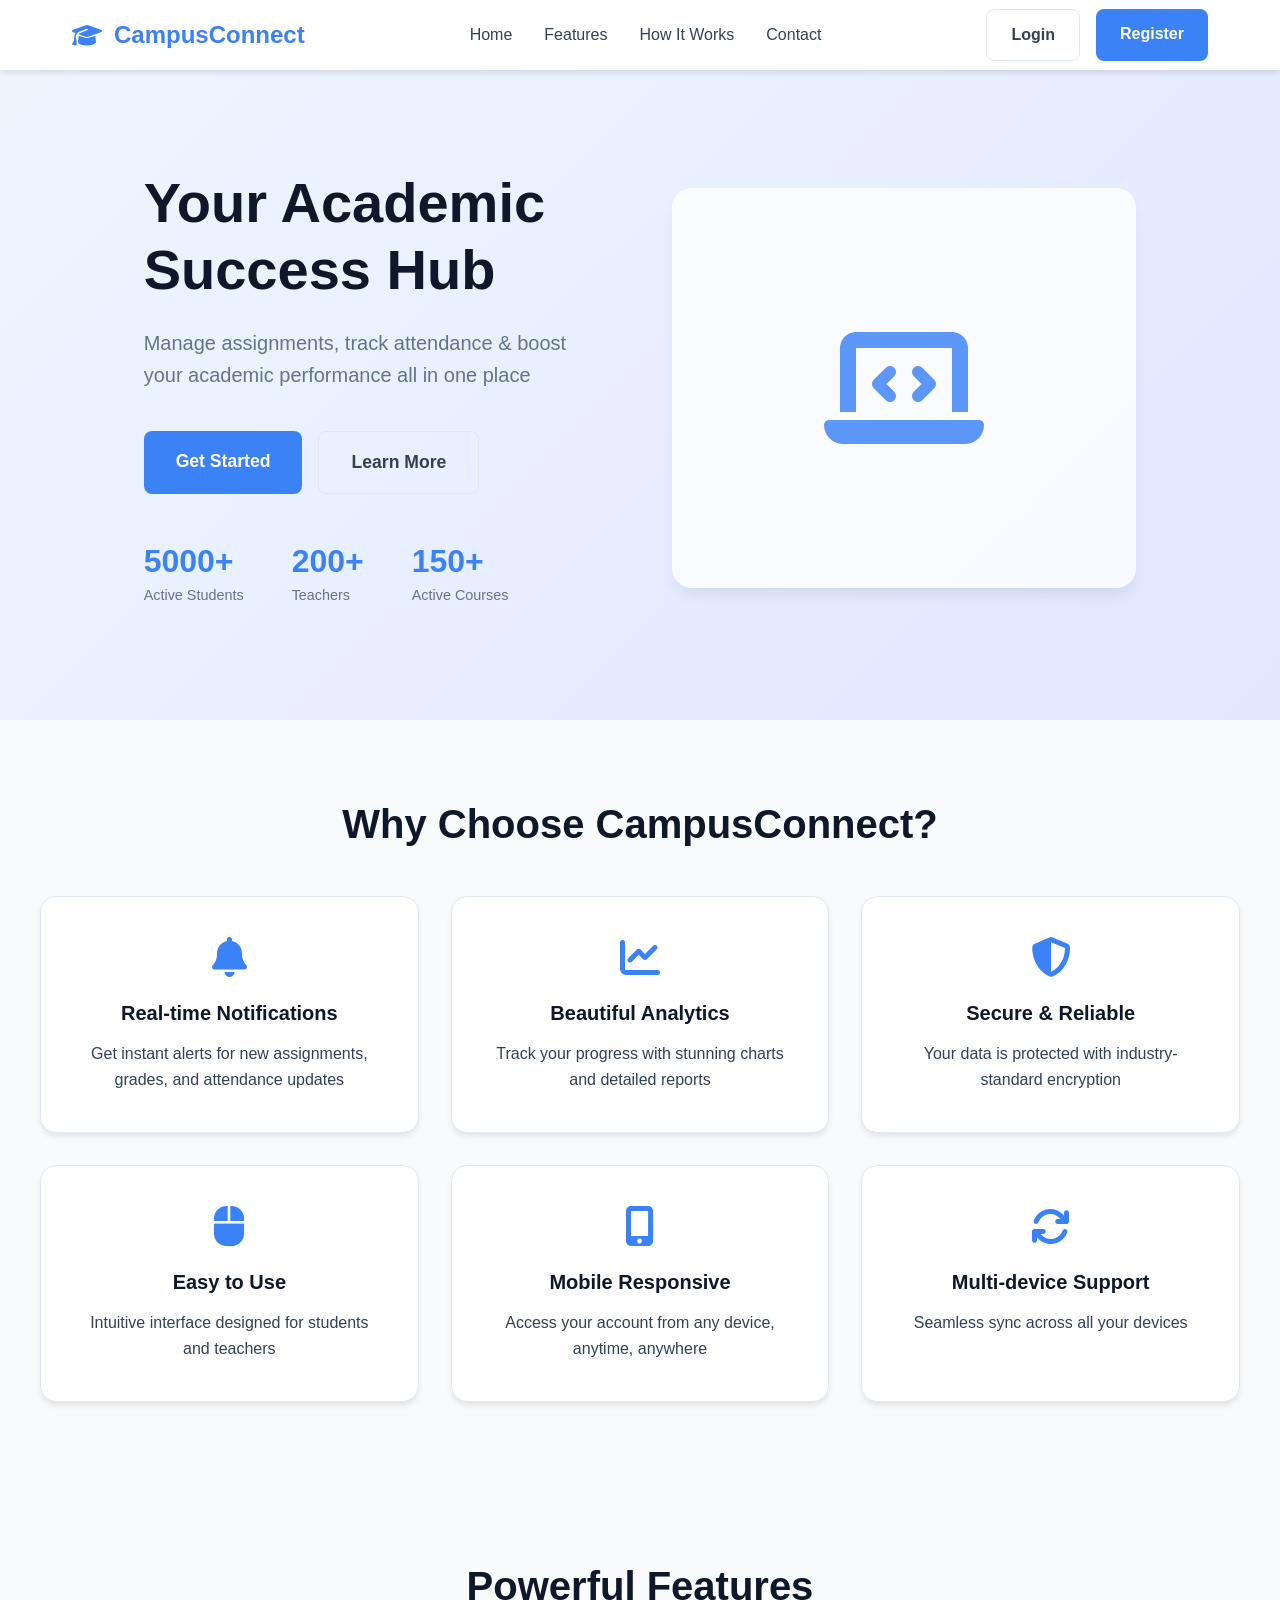
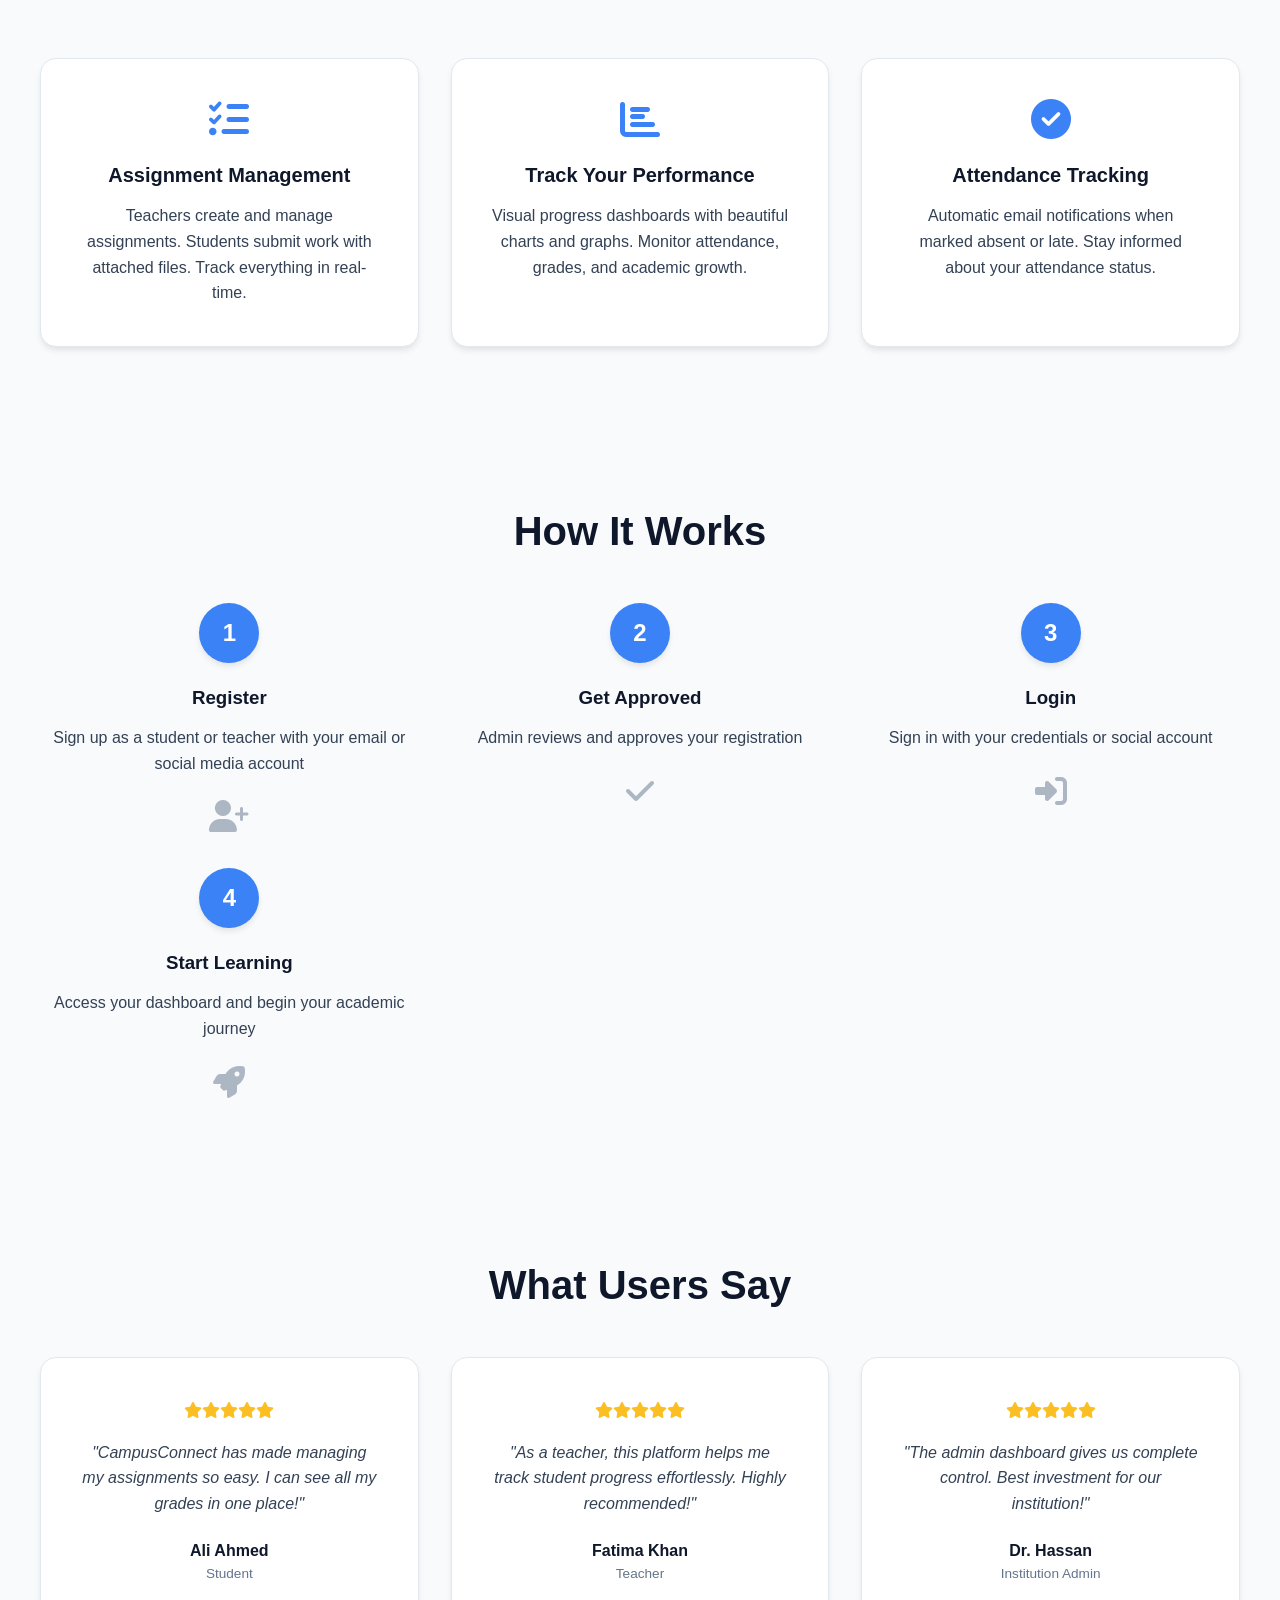
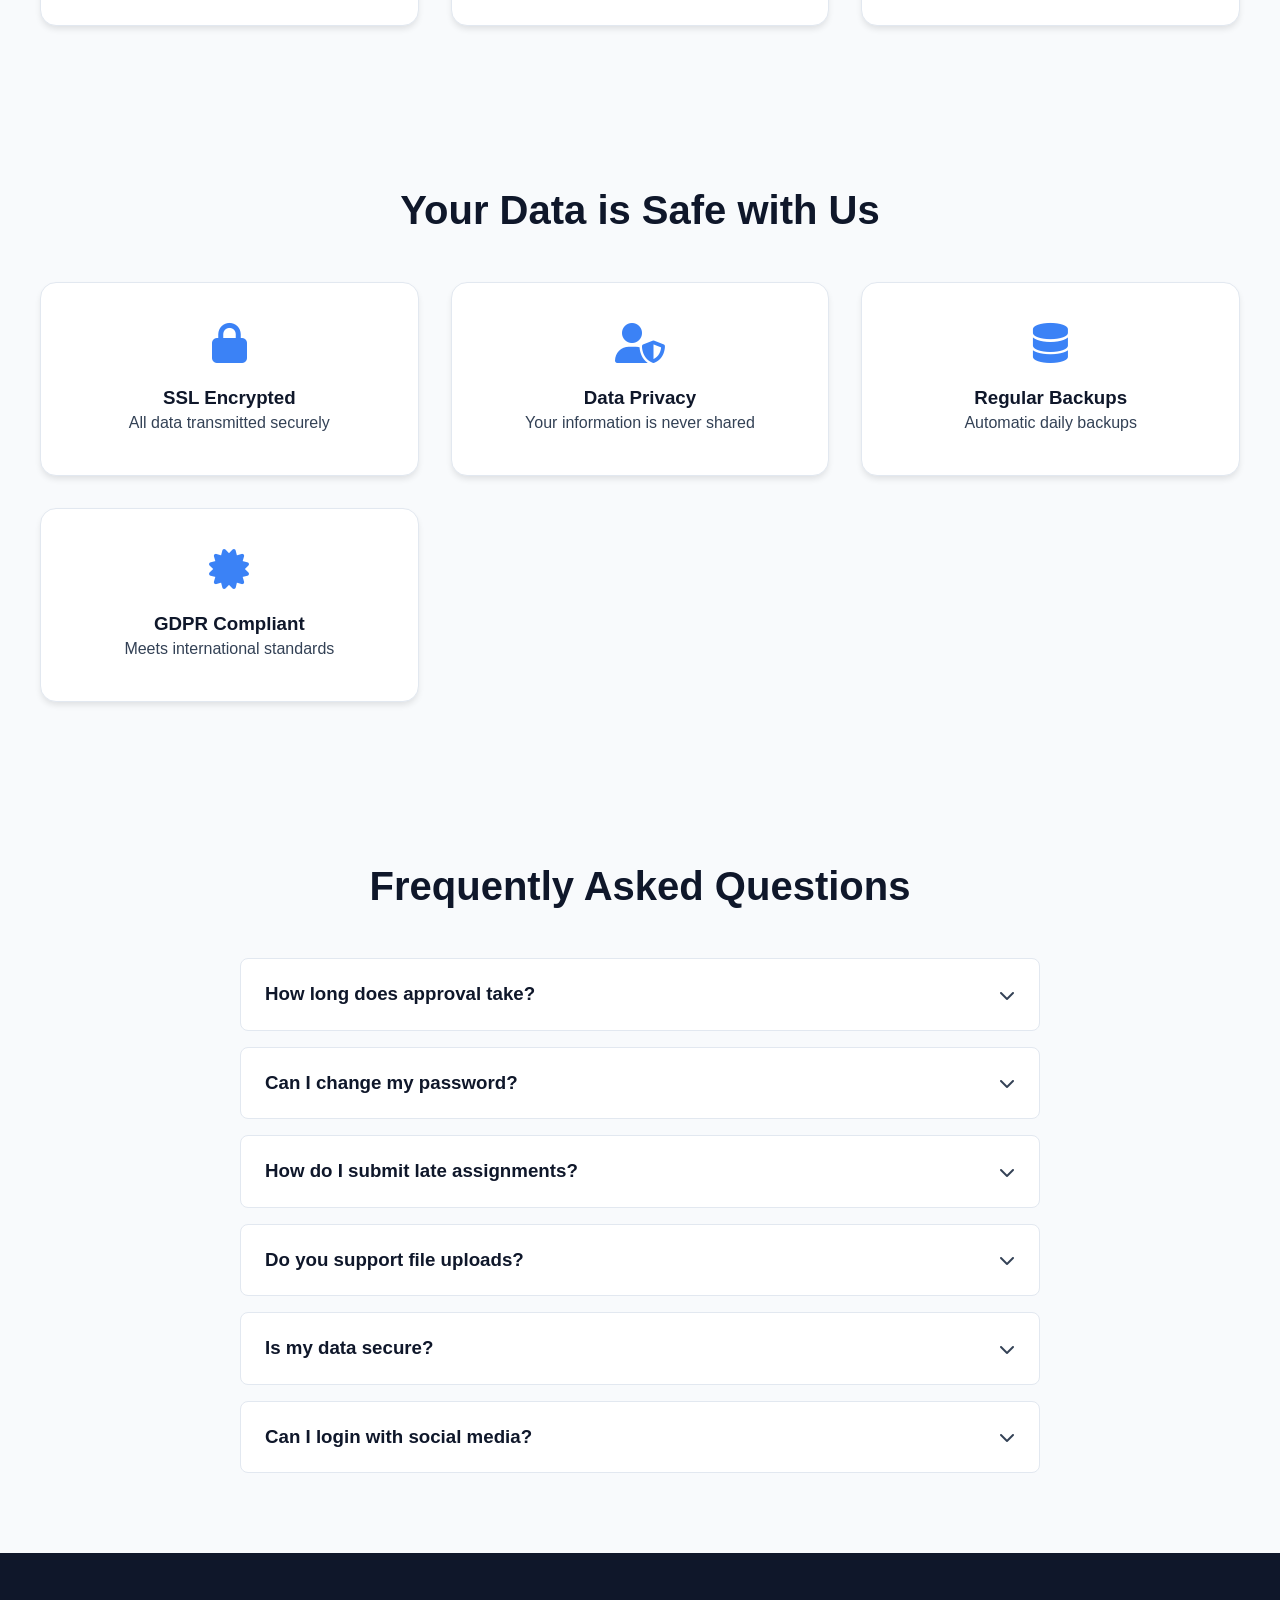
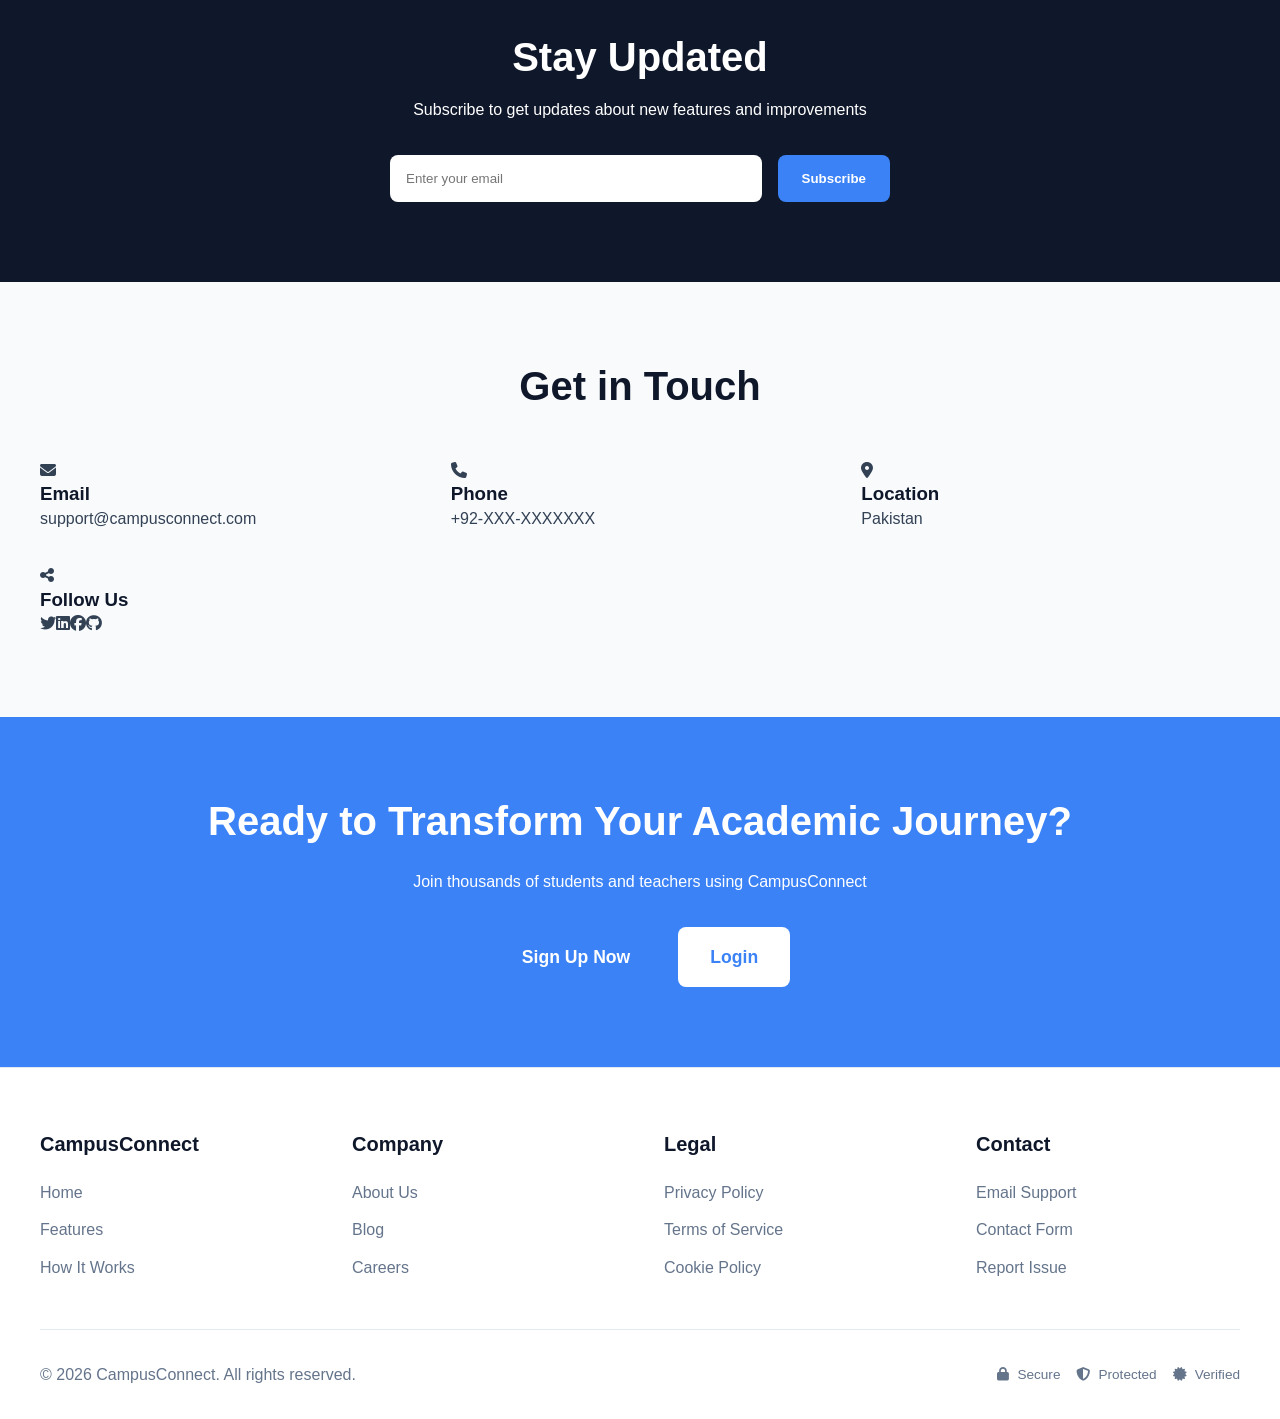
==== commit 886cd5e6: "feat: Admin Dashboard UI redesign, full responsiveness, custom modal alerts, and subject management " ====
--- a/frontend/pages/index.html
+++ b/frontend/pages/index.html
@@ -9,9 +9,66 @@
       rel="stylesheet"
       href="https://cdnjs.cloudflare.com/ajax/libs/font-awesome/6.4.0/css/all.min.css"
     />
+    <style>
+      .social-login {
+        display: flex;
+        gap: 1.25rem;
+        justify-content: center;
+        margin-top: 1rem;
+      }
+      .btn-social-icon {
+        width: 55px;
+        height: 55px;
+        border-radius: 50%;
+        background: white;
+        border: 1.5px solid var(--border-color);
+        color: var(--dark-color);
+        font-size: 1.6rem;
+        cursor: pointer;
+        display: flex;
+        align-items: center;
+        justify-content: center;
+        transition: all 0.3s cubic-bezier(0.4, 0, 0.2, 1);
+        box-shadow: var(--shadow-sm);
+      }
+      .btn-social-icon:hover {
+        transform: translateY(-4px) scale(1.05);
+        background: #f8fafc;
+      }
+      .btn-social-icon[data-provider="google"]:hover {
+        color: #db4437;
+        border-color: #db4437;
+        box-shadow: 0 10px 20px rgba(219, 68, 55, 0.2);
+      }
+      .btn-social-icon[data-provider="github"]:hover {
+        color: #24292e;
+        border-color: #24292e;
+        box-shadow: 0 10px 20px rgba(36, 41, 46, 0.2);
+      }
+
+      /* Password Toggle Styles for Modal */
+      .password-container {
+        position: relative;
+        display: flex;
+        align-items: center;
+      }
+      .password-container input {
+        width: 100%;
+        padding-right: 2.5rem;
+      }
+      .toggle-password {
+        position: absolute;
+        right: 1rem;
+        color: var(--text-muted);
+        cursor: pointer;
+        transition: 0.3s;
+      }
+      .toggle-password:hover {
+        color: var(--primary-color);
+      }
+    </style>
   </head>
   <body>
-    <!-- ============ NAVIGATION ============ -->
     <nav class="navbar">
       <div class="nav-container">
         <div class="nav-brand">
@@ -28,15 +85,10 @@
           <a href="#" id="nav-login-btn" class="btn btn-secondary">Login</a>
           <a href="#" id="nav-register-btn" class="btn btn-primary">Register</a>
         </div>
-        <div class="hamburger">
-          <span></span>
-          <span></span>
-          <span></span>
-        </div>
+        <div class="hamburger"><span></span><span></span><span></span></div>
       </div>
     </nav>
 
-    <!-- ============ HERO SECTION ============ -->
     <section class="hero" id="home">
       <div class="hero-content">
         <div class="hero-text">
@@ -106,36 +158,94 @@
             />
           </div>
           <div class="form-group">
-            <div class="label-row">
-              <label class="form-label">Password</label>
-              <a href="reset.html" class="link-small">Forgot Password?</a>
-            </div>
-            <input
-              type="password"
-              id="login-password"
-              class="form-control"
-              placeholder="••••••••"
-              required
-            />
-          </div>
-          <button type="submit" class="btn btn-primary btn-block">
+            <div
+              class="label-row"
+              style="
+                display: flex;
+                justify-content: space-between;
+                margin-bottom: 0.5rem;
+              "
+            >
+              <label class="form-label" style="margin-bottom: 0"
+                >Password</label
+              >
+              <a
+                href="reset.html"
+                class="link-small"
+                style="
+                  font-size: 0.85rem;
+                  color: var(--primary-color);
+                  text-decoration: none;
+                "
+                >Forgot Password?</a
+              >
+            </div>
+            <div class="password-container">
+              <input
+                type="password"
+                id="login-password"
+                class="form-control"
+                placeholder="••••••••"
+                required
+              />
+              <i
+                class="fas fa-eye toggle-password"
+                onclick="toggleModalPassword('login-password', this)"
+                title="Show Password"
+              ></i>
+            </div>
+          </div>
+          <button
+            type="submit"
+            class="btn btn-primary btn-block"
+            style="width: 100%"
+          >
             Log In
           </button>
 
-          <div class="divider">or continue with</div>
-          <div class="social-buttons">
-            <button type="button" class="btn btn-social" data-provider="google">
-              <i class="fab fa-google"></i> Google
-            </button>
-            <button type="button" class="btn btn-social" data-provider="github">
-              <i class="fab fa-github"></i> GitHub
+          <div
+            class="divider"
+            style="
+              display: flex;
+              align-items: center;
+              color: #64748b;
+              font-size: 0.85rem;
+              margin: 1.5rem 0 1rem 0;
+            "
+          >
+            <span
+              style="
+                flex: 1;
+                border-bottom: 1px solid rgba(0, 0, 0, 0.1);
+                margin-right: 10px;
+              "
+            ></span>
+            or continue with
+            <span
+              style="
+                flex: 1;
+                border-bottom: 1px solid rgba(0, 0, 0, 0.1);
+                margin-left: 10px;
+              "
+            ></span>
+          </div>
+
+          <div class="social-login">
+            <button
+              type="button"
+              class="btn-social-icon btn-social"
+              data-provider="google"
+              title="Continue with Google"
+            >
+              <i class="fab fa-google"></i>
             </button>
             <button
               type="button"
-              class="btn btn-social"
-              data-provider="facebook"
+              class="btn-social-icon btn-social"
+              data-provider="github"
+              title="Continue with GitHub"
             >
-              <i class="fab fa-facebook"></i> Facebook
+              <i class="fab fa-github"></i>
             </button>
           </div>
         </form>
@@ -163,13 +273,20 @@
           </div>
           <div class="form-group">
             <label class="form-label">Password</label>
-            <input
-              type="password"
-              id="reg-password"
-              class="form-control"
-              placeholder="••••••••"
-              required
-            />
+            <div class="password-container">
+              <input
+                type="password"
+                id="reg-password"
+                class="form-control"
+                placeholder="••••••••"
+                required
+              />
+              <i
+                class="fas fa-eye toggle-password"
+                onclick="toggleModalPassword('reg-password', this)"
+                title="Show Password"
+              ></i>
+            </div>
           </div>
           <div class="form-group">
             <label class="form-label">Account Type</label>
@@ -178,31 +295,63 @@
               <option value="teacher">Teacher</option>
             </select>
           </div>
-          <button type="submit" class="btn btn-primary btn-block">
+          <button
+            type="submit"
+            class="btn btn-primary btn-block"
+            style="width: 100%"
+          >
             Create Account
           </button>
 
-          <div class="divider">or sign up with</div>
-          <div class="social-buttons">
-            <button type="button" class="btn btn-social" data-provider="google">
-              <i class="fab fa-google"></i> Google
-            </button>
-            <button type="button" class="btn btn-social" data-provider="github">
-              <i class="fab fa-github"></i> GitHub
+          <div
+            class="divider"
+            style="
+              display: flex;
+              align-items: center;
+              color: #64748b;
+              font-size: 0.85rem;
+              margin: 1.5rem 0 1rem 0;
+            "
+          >
+            <span
+              style="
+                flex: 1;
+                border-bottom: 1px solid rgba(0, 0, 0, 0.1);
+                margin-right: 10px;
+              "
+            ></span>
+            or sign up with
+            <span
+              style="
+                flex: 1;
+                border-bottom: 1px solid rgba(0, 0, 0, 0.1);
+                margin-left: 10px;
+              "
+            ></span>
+          </div>
+
+          <div class="social-login">
+            <button
+              type="button"
+              class="btn-social-icon btn-social"
+              data-provider="google"
+              title="Sign up with Google"
+            >
+              <i class="fab fa-google"></i>
             </button>
             <button
               type="button"
-              class="btn btn-social"
-              data-provider="facebook"
+              class="btn-social-icon btn-social"
+              data-provider="github"
+              title="Sign up with GitHub"
             >
-              <i class="fab fa-facebook"></i> Facebook
+              <i class="fab fa-github"></i>
             </button>
           </div>
         </form>
       </div>
     </div>
 
-    <!-- ============ BENEFITS SECTION ============ -->
     <section class="benefits">
       <div class="container">
         <h2>Why Choose CampusConnect?</h2>
@@ -243,16 +392,12 @@
         </div>
       </div>
     </section>
-
-    <!-- ============ FEATURES SECTION ============ -->
     <section class="features" id="features">
       <div class="container">
         <h2>Powerful Features</h2>
         <div class="features-grid">
           <div class="feature-card">
-            <div class="feature-icon">
-              <i class="fas fa-tasks"></i>
-            </div>
+            <div class="feature-icon"><i class="fas fa-tasks"></i></div>
             <h3>Assignment Management</h3>
             <p>
               Teachers create and manage assignments. Students submit work with
@@ -260,9 +405,7 @@
             </p>
           </div>
           <div class="feature-card">
-            <div class="feature-icon">
-              <i class="fas fa-chart-bar"></i>
-            </div>
+            <div class="feature-icon"><i class="fas fa-chart-bar"></i></div>
             <h3>Track Your Performance</h3>
             <p>
               Visual progress dashboards with beautiful charts and graphs.
@@ -270,9 +413,7 @@
             </p>
           </div>
           <div class="feature-card">
-            <div class="feature-icon">
-              <i class="fas fa-check-circle"></i>
-            </div>
+            <div class="feature-icon"><i class="fas fa-check-circle"></i></div>
             <h3>Attendance Tracking</h3>
             <p>
               Automatic email notifications when marked absent or late. Stay
@@ -282,8 +423,6 @@
         </div>
       </div>
     </section>
-
-    <!-- ============ HOW IT WORKS ============ -->
     <section class="how-it-works" id="how-it-works">
       <div class="container">
         <h2>How It Works</h2>
@@ -318,19 +457,15 @@
         </div>
       </div>
     </section>
-
-    <!-- ============ TESTIMONIALS ============ -->
     <section class="testimonials">
       <div class="container">
         <h2>What Users Say</h2>
         <div class="testimonials-grid">
           <div class="testimonial-card">
             <div class="stars">
-              <i class="fas fa-star"></i>
-              <i class="fas fa-star"></i>
-              <i class="fas fa-star"></i>
-              <i class="fas fa-star"></i>
-              <i class="fas fa-star"></i>
+              <i class="fas fa-star"></i><i class="fas fa-star"></i
+              ><i class="fas fa-star"></i><i class="fas fa-star"></i
+              ><i class="fas fa-star"></i>
             </div>
             <p>
               "CampusConnect has made managing my assignments so easy. I can see
@@ -341,11 +476,9 @@
           </div>
           <div class="testimonial-card">
             <div class="stars">
-              <i class="fas fa-star"></i>
-              <i class="fas fa-star"></i>
-              <i class="fas fa-star"></i>
-              <i class="fas fa-star"></i>
-              <i class="fas fa-star"></i>
+              <i class="fas fa-star"></i><i class="fas fa-star"></i
+              ><i class="fas fa-star"></i><i class="fas fa-star"></i
+              ><i class="fas fa-star"></i>
             </div>
             <p>
               "As a teacher, this platform helps me track student progress
@@ -356,11 +489,9 @@
           </div>
           <div class="testimonial-card">
             <div class="stars">
-              <i class="fas fa-star"></i>
-              <i class="fas fa-star"></i>
-              <i class="fas fa-star"></i>
-              <i class="fas fa-star"></i>
-              <i class="fas fa-star"></i>
+              <i class="fas fa-star"></i><i class="fas fa-star"></i
+              ><i class="fas fa-star"></i><i class="fas fa-star"></i
+              ><i class="fas fa-star"></i>
             </div>
             <p>
               "The admin dashboard gives us complete control. Best investment
@@ -372,8 +503,6 @@
         </div>
       </div>
     </section>
-
-    <!-- ============ SECURITY SECTION ============ -->
     <section class="security">
       <div class="container">
         <h2>Your Data is Safe with Us</h2>
@@ -401,8 +530,6 @@
         </div>
       </div>
     </section>
-
-    <!-- ============ FAQ SECTION ============ -->
     <section class="faq">
       <div class="container">
         <h2>Frequently Asked Questions</h2>
@@ -482,22 +609,21 @@
         </div>
       </div>
     </section>
-
-    <!-- ============ NEWSLETTER ============ -->
     <section class="newsletter">
       <div class="container">
         <div class="newsletter-content">
           <h2>Stay Updated</h2>
           <p>Subscribe to get updates about new features and improvements</p>
           <form class="newsletter-form">
-            <input type="email" placeholder="Enter your email" required />
-            <button type="submit" class="btn btn-primary">Subscribe</button>
+            <input
+              type="email"
+              placeholder="Enter your email"
+              required
+            /><button type="submit" class="btn btn-primary">Subscribe</button>
           </form>
         </div>
       </div>
     </section>
-
-    <!-- ============ CONTACT SECTION ============ -->
     <section class="contact" id="contact">
       <div class="container">
         <h2>Get in Touch</h2>
@@ -521,29 +647,40 @@
             <i class="fas fa-share-alt"></i>
             <h3>Follow Us</h3>
             <div class="social-links">
-              <a href="#"><i class="fab fa-twitter"></i></a>
-              <a href="#"><i class="fab fa-linkedin"></i></a>
-              <a href="#"><i class="fab fa-facebook"></i></a>
-              <a href="#"><i class="fab fa-github"></i></a>
-            </div>
-          </div>
-        </div>
-      </div>
-    </section>
-
-    <!-- ============ FINAL CTA ============ -->
+              <a href="#"><i class="fab fa-twitter"></i></a
+              ><a href="#"><i class="fab fa-linkedin"></i></a
+              ><a href="#"><i class="fab fa-facebook"></i></a
+              ><a href="#"><i class="fab fa-github"></i></a>
+            </div>
+          </div>
+        </div>
+      </div>
+    </section>
     <section class="final-cta">
       <div class="container">
         <h2>Ready to Transform Your Academic Journey?</h2>
         <p>Join thousands of students and teachers using CampusConnect</p>
         <div class="cta-buttons">
-          <a href="auth.html" class="btn btn-primary btn-lg">Sign Up Now</a>
-          <a href="auth.html" class="btn btn-secondary btn-lg">Login</a>
-        </div>
-      </div>
-    </section>
-
-    <!-- ============ FOOTER ============ -->
+          <a
+            href="#"
+            class="btn btn-primary btn-lg"
+            onclick="
+              document.getElementById('nav-register-btn').click();
+              return false;
+            "
+            >Sign Up Now</a
+          ><a
+            href="#"
+            class="btn btn-secondary btn-lg"
+            onclick="
+              document.getElementById('nav-login-btn').click();
+              return false;
+            "
+            >Login</a
+          >
+        </div>
+      </div>
+    </section>
     <footer class="footer">
       <div class="container">
         <div class="footer-grid">
@@ -585,9 +722,9 @@
         <div class="footer-bottom">
           <p>&copy; 2026 CampusConnect. All rights reserved.</p>
           <div class="footer-badges">
-            <span><i class="fas fa-lock"></i> Secure</span>
-            <span><i class="fas fa-shield-alt"></i> Protected</span>
-            <span><i class="fas fa-certificate"></i> Verified</span>
+            <span><i class="fas fa-lock"></i> Secure</span
+            ><span><i class="fas fa-shield-alt"></i> Protected</span
+            ><span><i class="fas fa-certificate"></i> Verified</span>
           </div>
         </div>
       </div>
@@ -596,5 +733,20 @@
     <script src="../assets/js/api.js"></script>
     <script src="../assets/js/auth.js"></script>
     <script src="../assets/js/home.js"></script>
+    <script>
+      // Password Toggle Function specific for Modal
+      function toggleModalPassword(inputId, icon) {
+        const input = document.getElementById(inputId);
+        if (input.type === "password") {
+          input.type = "text";
+          icon.classList.remove("fa-eye");
+          icon.classList.add("fa-eye-slash");
+        } else {
+          input.type = "password";
+          icon.classList.remove("fa-eye-slash");
+          icon.classList.add("fa-eye");
+        }
+      }
+    </script>
   </body>
 </html>
--- a/frontend/assets/css/home.css
+++ b/frontend/assets/css/home.css
@@ -1,1161 +1,726 @@
-/* ============ ROOT & VARIABLES ============ */
+/* ============ GLOBAL VARIABLES & RESET ============ */
 :root {
   --primary-color: #3b82f6;
-  --secondary-color: #10b981;
-  --dark-color: #1f2937;
-  --light-color: #f9fafb;
-  --gray-color: #6b7280;
-  --border-color: #e5e7eb;
-  --success-color: #10b981;
-  --warning-color: #f59e0b;
-  --danger-color: #ef4444;
-
-  --shadow-sm: 0 1px 2px rgba(0, 0, 0, 0.05);
-  --shadow-md: 0 4px 6px rgba(0, 0, 0, 0.1);
-  --shadow-lg: 0 10px 15px rgba(0, 0, 0, 0.1);
-  --shadow-xl: 0 20px 25px rgba(0, 0, 0, 0.15);
-
+  --secondary-color: #6366f1;
+  --dark-color: #0f172a;
+  --text-main: #334155;
+  --text-muted: #64748b;
+  --bg-light: #f8fafc;
+  --border-color: #e2e8f0;
+  --shadow-sm: 0 4px 6px -1px rgba(0, 0, 0, 0.1);
+  --shadow-md: 0 10px 15px -3px rgba(0, 0, 0, 0.1);
   --transition: all 0.3s ease;
 }
 
-/* ============ RESET & GLOBAL ============ */
 * {
   margin: 0;
   padding: 0;
   box-sizing: border-box;
 }
 
-html {
-  scroll-behavior: smooth;
-}
-
 body {
-  font-family: "Segoe UI", Tahoma, Geneva, Verdana, sans-serif;
+  font-family: "Inter", sans-serif;
+  color: var(--text-main);
+  line-height: 1.6;
+  background-color: var(--bg-light);
+  overflow-x: hidden;
+}
+
+/* ============ TYPOGRAPHY & BUTTONS ============ */
+h1,
+h2,
+h3,
+h4 {
   color: var(--dark-color);
-  background-color: #ffffff;
-  line-height: 1.6;
-}
-
+  font-weight: 700;
+  line-height: 1.2;
+}
+a {
+  text-decoration: none;
+  color: inherit;
+}
+ul {
+  list-style: none;
+}
+
+.btn {
+  display: inline-block;
+  padding: 0.75rem 1.5rem;
+  border-radius: 8px;
+  font-weight: 600;
+  text-align: center;
+  cursor: pointer;
+  transition: var(--transition);
+  border: none;
+}
+.btn-primary {
+  background: var(--primary-color);
+  color: white;
+}
+.btn-primary:hover {
+  background: #2563eb;
+  transform: translateY(-2px);
+  box-shadow: var(--shadow-sm);
+}
+.btn-secondary {
+  background: transparent;
+  color: var(--text-main);
+  border: 1px solid var(--border-color);
+}
+.btn-secondary:hover {
+  background: var(--bg-light);
+  border-color: var(--primary-color);
+  color: var(--primary-color);
+}
+.btn-lg {
+  padding: 1rem 2rem;
+  font-size: 1.1rem;
+}
+.btn-block {
+  display: block;
+  width: 100%;
+}
+
+/* ============ NAVIGATION BAR ============ */
+.navbar {
+  position: fixed;
+  top: 0;
+  left: 0;
+  width: 100%;
+  height: 70px;
+  background: white;
+  box-shadow: var(--shadow-sm);
+  z-index: 1000;
+}
+.nav-container {
+  max-width: 1200px;
+  margin: 0 auto;
+  padding: 0 2rem;
+  height: 100%;
+  display: flex;
+  justify-content: space-between;
+  align-items: center;
+}
+.nav-brand {
+  display: flex;
+  align-items: center;
+  gap: 0.75rem;
+  font-size: 1.5rem;
+  font-weight: 800;
+  color: var(--primary-color);
+}
+.nav-menu {
+  display: flex;
+  gap: 2rem;
+}
+.nav-menu a {
+  font-weight: 500;
+  transition: var(--transition);
+}
+.nav-menu a:hover {
+  color: var(--primary-color);
+}
+.nav-buttons {
+  display: flex;
+  gap: 1rem;
+}
+
+/* Hamburger Icon for Mobile */
+.hamburger {
+  display: none;
+  flex-direction: column;
+  justify-content: space-between;
+  width: 30px;
+  height: 21px;
+  cursor: pointer;
+  z-index: 1001;
+}
+.hamburger span {
+  display: block;
+  height: 3px;
+  width: 100%;
+  background: var(--dark-color);
+  border-radius: 3px;
+  transition: 0.3s;
+}
+
+/* ============ HERO SECTION ============ */
+.hero {
+  padding-top: 120px;
+  padding-bottom: 4rem;
+  background: linear-gradient(135deg, #eff6ff 0%, #e0e7ff 100%);
+  min-height: 80vh;
+  display: flex;
+  align-items: center;
+}
+.hero-content {
+  max-width: 1200px;
+  margin: 0 auto;
+  padding: 0 2rem;
+  display: flex;
+  gap: 4rem;
+  align-items: center;
+}
+.hero-text {
+  flex: 1;
+}
+.hero-title {
+  font-size: 3.5rem;
+  margin-bottom: 1.5rem;
+  color: var(--dark-color);
+}
+.hero-subtitle {
+  font-size: 1.25rem;
+  color: var(--text-muted);
+  margin-bottom: 2.5rem;
+  max-width: 500px;
+}
+.hero-buttons {
+  display: flex;
+  gap: 1rem;
+  margin-bottom: 3rem;
+}
+.hero-stats {
+  display: flex;
+  gap: 3rem;
+}
+.stat h3 {
+  font-size: 2rem;
+  color: var(--primary-color);
+  margin-bottom: 0.25rem;
+}
+.stat p {
+  color: var(--text-muted);
+  font-size: 0.9rem;
+  font-weight: 500;
+}
+.hero-image {
+  flex: 1;
+  display: flex;
+  justify-content: center;
+}
+.hero-illustration {
+  width: 100%;
+  max-width: 500px;
+  height: 400px;
+  background: white;
+  border-radius: 20px;
+  box-shadow: var(--shadow-md);
+  display: flex;
+  align-items: center;
+  justify-content: center;
+  font-size: 8rem;
+  color: var(--primary-color);
+  opacity: 0.8;
+}
+
+/* ============ SECTIONS COMMON ============ */
+section {
+  padding: 5rem 2rem;
+}
 .container {
   max-width: 1200px;
   margin: 0 auto;
-  padding: 0 20px;
-}
-
-/* ============ BUTTONS ============ */
-.btn {
-  display: inline-block;
-  padding: 10px 24px;
+}
+section h2 {
+  text-align: center;
+  font-size: 2.5rem;
+  margin-bottom: 3rem;
+}
+
+/* ============ GRID LAYOUTS ============ */
+.benefits-grid,
+.features-grid,
+.steps-grid,
+.testimonials-grid,
+.security-grid,
+.contact-grid {
+  display: grid;
+  grid-template-columns: repeat(auto-fit, minmax(300px, 1fr));
+  gap: 2rem;
+}
+
+/* Cards Design */
+.benefit-card,
+.feature-card,
+.testimonial-card,
+.security-item {
+  background: white;
+  padding: 2.5rem;
+  border-radius: 16px;
+  box-shadow: var(--shadow-sm);
+  transition: var(--transition);
+  border: 1px solid var(--border-color);
+  text-align: center;
+}
+.benefit-card:hover,
+.feature-card:hover {
+  transform: translateY(-5px);
+  box-shadow: var(--shadow-md);
+  border-color: var(--primary-color);
+}
+.benefit-card i,
+.feature-icon i,
+.security-item i {
+  font-size: 2.5rem;
+  color: var(--primary-color);
+  margin-bottom: 1.5rem;
+}
+.benefit-card h3,
+.feature-card h3 {
+  margin-bottom: 1rem;
+  font-size: 1.25rem;
+}
+.step {
+  text-align: center;
+  position: relative;
+}
+.step-number {
+  width: 60px;
+  height: 60px;
+  background: var(--primary-color);
+  color: white;
+  border-radius: 50%;
+  display: flex;
+  align-items: center;
+  justify-content: center;
+  font-size: 1.5rem;
+  font-weight: 700;
+  margin: 0 auto 1.5rem;
+  box-shadow: var(--shadow-sm);
+}
+.step h3 {
+  margin-bottom: 1rem;
+}
+.step > i {
+  font-size: 2rem;
+  color: var(--text-muted);
+  margin-top: 1.5rem;
+  opacity: 0.5;
+}
+
+/* Testimonials */
+.stars {
+  color: #fbbf24;
+  margin-bottom: 1rem;
+}
+.testimonial-card p {
+  font-style: italic;
+  margin-bottom: 1.5rem;
+}
+.testimonial-card h4 {
+  color: var(--dark-color);
+}
+.testimonial-card span {
+  font-size: 0.85rem;
+  color: var(--text-muted);
+}
+
+/* FAQ */
+.faq-grid {
+  max-width: 800px;
+  margin: 0 auto;
+  display: flex;
+  flex-direction: column;
+  gap: 1rem;
+}
+.faq-item {
+  background: white;
+  border: 1px solid var(--border-color);
   border-radius: 8px;
-  text-decoration: none;
+  overflow: hidden;
+}
+.faq-question {
+  padding: 1.5rem;
+  display: flex;
+  justify-content: space-between;
+  align-items: center;
+  cursor: pointer;
   font-weight: 600;
+}
+.faq-answer {
+  padding: 0 1.5rem 1.5rem;
+  display: none;
+  color: var(--text-muted);
+}
+
+/* Newsletter */
+.newsletter {
+  background: var(--dark-color);
+  color: white;
+  text-align: center;
+}
+.newsletter h2 {
+  color: white;
+  margin-bottom: 1rem;
+}
+.newsletter-form {
+  display: flex;
+  gap: 1rem;
+  max-width: 500px;
+  margin: 2rem auto 0;
+}
+.newsletter-form input {
+  flex: 1;
+  padding: 1rem;
+  border-radius: 8px;
+  border: none;
+  outline: none;
+}
+
+/* Final CTA */
+.final-cta {
+  background: var(--primary-color);
+  color: white;
+  text-align: center;
+}
+.final-cta h2 {
+  color: white;
+  margin-bottom: 1.5rem;
+}
+.cta-buttons {
+  display: flex;
+  justify-content: center;
+  gap: 1rem;
+  margin-top: 2rem;
+}
+.cta-buttons .btn-secondary {
+  background: white;
+  color: var(--primary-color);
+  border: none;
+}
+
+/* ============ FOOTER ============ */
+.footer {
+  background: white;
+  border-top: 1px solid var(--border-color);
+  padding: 4rem 2rem 2rem;
+}
+.footer-grid {
+  display: grid;
+  grid-template-columns: repeat(auto-fit, minmax(200px, 1fr));
+  gap: 3rem;
+  margin-bottom: 3rem;
+  max-width: 1200px;
+  margin: 0 auto 3rem;
+}
+.footer-section h3 {
+  margin-bottom: 1.5rem;
+  font-size: 1.25rem;
+}
+.footer-section ul {
+  display: flex;
+  flex-direction: column;
+  gap: 0.75rem;
+}
+.footer-section a {
+  color: var(--text-muted);
   transition: var(--transition);
-  border: none;
-  cursor: pointer;
-  font-size: 14px;
-}
-
-.btn-block {
-  width: 100%;
-}
-
-.btn-social {
-  display: inline-flex;
+}
+.footer-section a:hover {
+  color: var(--primary-color);
+}
+.footer-bottom {
+  border-top: 1px solid var(--border-color);
+  padding-top: 2rem;
+  display: flex;
+  justify-content: space-between;
+  align-items: center;
+  max-width: 1200px;
+  margin: 0 auto;
+  flex-wrap: wrap;
+  gap: 1rem;
+  color: var(--text-muted);
+}
+.footer-badges {
+  display: flex;
+  gap: 1rem;
+}
+.footer-badges span {
+  display: flex;
+  align-items: center;
+  gap: 0.5rem;
+  font-size: 0.85rem;
+}
+
+/* ============ AUTH MODAL (Fix for overlap and cutoff) ============ */
+.auth-modal {
+  position: fixed;
+  top: 0;
+  left: 0;
+  width: 100%;
+  height: 100%;
+  z-index: 2000;
+  display: flex;
   align-items: center;
   justify-content: center;
-  gap: 10px;
-  padding: 12px 18px;
-  width: 100%;
-  border: 1px solid var(--border-color);
-  background: white;
-  color: var(--dark-color);
-  border-radius: 10px;
-  margin-top: 12px;
-  transition: var(--transition);
-  font-weight: 600;
-}
-
-.btn-social:hover {
-  transform: translateY(-2px);
-  box-shadow: var(--shadow-md);
-}
-
+  opacity: 0;
+  pointer-events: none;
+  transition: opacity 0.3s ease;
+}
+.auth-modal.show {
+  opacity: 1;
+  pointer-events: auto;
+}
+.modal-overlay {
+  position: absolute;
+  width: 100%;
+  height: 100%;
+  background: rgba(15, 23, 42, 0.6);
+  backdrop-filter: blur(4px);
+}
+.modal-card {
+  position: relative;
+  background: white;
+  width: 100%;
+  max-width: 450px;
+  border-radius: 20px;
+  padding: 2.5rem;
+  box-shadow: 0 25px 50px -12px rgba(0, 0, 0, 0.25);
+  transform: translateY(20px);
+  transition: transform 0.3s ease;
+  max-height: 90vh;
+  overflow-y: auto; /* Fixes modal cutoff on small screens */
+}
+.auth-modal.show .modal-card {
+  transform: translateY(0);
+}
 .modal-close {
   position: absolute;
-  top: 18px;
-  right: 18px;
-  width: 38px;
-  height: 38px;
-  border-radius: 50%;
+  top: 1.5rem;
+  right: 1.5rem;
+  background: transparent;
   border: none;
-  background: white;
-  color: var(--dark-color);
-  font-size: 24px;
-  line-height: 1;
+  font-size: 1.5rem;
+  color: var(--text-muted);
   cursor: pointer;
-  box-shadow: var(--shadow-sm);
-}
-
-body.modal-open {
-  overflow: hidden;
-}
-
-.btn-primary {
-  background-color: var(--primary-color);
-  color: white;
-}
-
-.btn-primary:hover {
-  background-color: #2563eb;
-  transform: translateY(-2px);
-  box-shadow: var(--shadow-lg);
-}
-
-.btn-secondary {
-  background-color: transparent;
-  color: var(--primary-color);
-  border: 2px solid var(--primary-color);
-}
-
-.btn-secondary:hover {
-  background-color: var(--primary-color);
-  color: white;
-  transform: translateY(-2px);
-}
-
-.btn-lg {
-  padding: 14px 40px;
-  font-size: 16px;
-  border-radius: 8px;
-}
-
-/* ============ NAVIGATION ============ */
-.navbar {
-  background: white;
-  box-shadow: var(--shadow-md);
-  position: sticky;
-  top: 0;
-  z-index: 1000;
-}
-
-.auth-modal {
-  position: fixed;
-  inset: 0;
-  display: none;
-  align-items: center;
-  justify-content: center;
-  z-index: 2000;
-}
-
-.auth-modal.active {
-  display: flex;
-}
-
-.modal-overlay {
-  position: absolute;
-  inset: 0;
-  background: rgba(15, 23, 42, 0.65);
-}
-
-.modal-card {
-  position: relative;
-  width: min(540px, calc(100% - 40px));
-  background: white;
-  border-radius: 24px;
-  padding: 32px;
-  box-shadow: var(--shadow-xl);
-  z-index: 1;
+  transition: 0.3s;
+}
+.modal-close:hover {
+  color: var(--danger-color);
+  transform: rotate(90deg);
 }
 
 .auth-header {
   text-align: center;
-  margin-bottom: 20px;
-}
-
+  margin-bottom: 2rem;
+}
 .auth-header h2 {
-  font-size: 28px;
-  margin-bottom: 10px;
-}
-
+  font-size: 1.75rem;
+  margin-bottom: 0.5rem;
+}
 .auth-header p {
-  color: var(--gray-color);
-  font-size: 15px;
+  color: var(--text-muted);
+  font-size: 0.9rem;
 }
 
 .auth-tabs {
-  display: grid;
-  grid-template-columns: repeat(2, 1fr);
-  gap: 12px;
-  margin-bottom: 20px;
-}
-
+  display: flex;
+  gap: 1rem;
+  margin-bottom: 2rem;
+}
 .auth-tab {
-  padding: 14px 16px;
-  border-radius: 12px;
+  flex: 1;
+  padding: 0.75rem;
   border: 1px solid var(--border-color);
   background: white;
-  color: var(--dark-color);
-  font-weight: 700;
+  border-radius: 8px;
+  font-weight: 600;
+  color: var(--text-muted);
   cursor: pointer;
-}
-
+  transition: 0.3s;
+}
 .auth-tab.active {
-  background: linear-gradient(135deg, var(--primary-color), #2563eb);
+  background: var(--primary-color);
   color: white;
-  border-color: transparent;
+  border-color: var(--primary-color);
 }
 
 .form-section {
   display: none;
-}
-
+  animation: fadeIn 0.3s ease;
+}
 .form-section.active {
   display: block;
 }
-
-.error-message {
-  display: none;
-  background: #fee2e2;
-  color: #991b1b;
-  border: 1px solid #fecaca;
-  border-radius: 12px;
-  padding: 12px 16px;
-  margin-bottom: 18px;
-}
-
-.label-row {
-  display: flex;
-  justify-content: space-between;
-  align-items: center;
-  margin-bottom: 8px;
-}
-
-.link-small {
-  color: var(--primary-color);
-  font-size: 14px;
-}
-
-.social-buttons {
-  display: grid;
-  gap: 12px;
-}
-
+@keyframes fadeIn {
+  from {
+    opacity: 0;
+  }
+  to {
+    opacity: 1;
+  }
+}
+
+.form-group {
+  margin-bottom: 1.5rem;
+  text-align: left;
+}
+.form-label {
+  display: block;
+  margin-bottom: 0.5rem;
+  font-weight: 500;
+  font-size: 0.9rem;
+}
 .form-control {
   width: 100%;
-  padding: 14px 16px;
-  border-radius: 12px;
+  padding: 0.75rem 1rem;
   border: 1px solid var(--border-color);
-  font-size: 15px;
-  color: var(--dark-color);
-  background: #f8fafc;
-}
-
+  border-radius: 8px;
+  font-family: inherit;
+  transition: 0.3s;
+}
 .form-control:focus {
   outline: none;
   border-color: var(--primary-color);
-  box-shadow: 0 0 0 4px rgba(59, 130, 246, 0.12);
-}
-
-@media (max-width: 900px) {
-  .hero-content {
-    grid-template-columns: 1fr;
-  }
-}
-
-@media (max-width: 640px) {
-  .nav-menu {
-    display: none;
-  }
-
-  .nav-buttons {
-    display: none;
-  }
-
-  .hamburger {
-    display: flex;
-  }
-}
-.nav-container {
-  max-width: 1200px;
-  margin: 0 auto;
-  padding: 0 20px;
-  display: flex;
-  justify-content: space-between;
-  align-items: center;
-  height: 70px;
-}
-
-.nav-brand {
-  display: flex;
-  align-items: center;
-  gap: 10px;
-  font-size: 24px;
-  font-weight: 700;
-  color: var(--primary-color);
-}
-
-.nav-brand i {
-  font-size: 28px;
-}
-
-.nav-menu {
-  display: flex;
-  list-style: none;
-  gap: 40px;
-}
-
-.nav-menu a {
-  text-decoration: none;
-  color: var(--dark-color);
-  font-weight: 500;
-  transition: var(--transition);
-}
-
-.nav-menu a:hover {
-  color: var(--primary-color);
-}
-
-.nav-buttons {
-  display: flex;
-  gap: 15px;
-}
-
-.hamburger {
-  display: none;
-  flex-direction: column;
+  box-shadow: 0 0 0 3px rgba(59, 130, 246, 0.1);
+}
+
+/* Password Toggle inside Modal */
+.password-container {
+  position: relative;
+  display: flex;
+  align-items: center;
+}
+.password-container input {
+  width: 100%;
+  padding-right: 2.5rem;
+}
+.toggle-password {
+  position: absolute;
+  right: 1rem;
+  color: var(--text-muted);
   cursor: pointer;
 }
 
-.hamburger span {
-  width: 25px;
-  height: 3px;
-  background: var(--dark-color);
-  margin: 5px 0;
-  transition: var(--transition);
-}
-
-/* ============ HERO SECTION ============ */
-.hero {
-  background: linear-gradient(135deg, #667eea 0%, #764ba2 100%);
-  color: white;
-  padding: 100px 20px;
-  min-height: 600px;
-  display: flex;
-  align-items: center;
-}
-
-.hero-content {
-  max-width: 1200px;
-  margin: 0 auto;
-  display: grid;
-  grid-template-columns: 1fr 1fr;
-  gap: 60px;
-  align-items: center;
-  width: 100%;
-}
-
-.hero-title {
-  font-size: 48px;
-  font-weight: 700;
-  margin-bottom: 20px;
-  line-height: 1.2;
-}
-
-.hero-subtitle {
-  font-size: 20px;
-  margin-bottom: 30px;
-  opacity: 0.95;
-  line-height: 1.6;
-}
-
-.hero-buttons {
-  display: flex;
-  gap: 20px;
-  margin-bottom: 50px;
-}
-
-.hero-buttons .btn {
-  padding: 14px 40px;
-  font-size: 16px;
-}
-
-.hero-buttons .btn-primary {
-  background-color: white;
-  color: #667eea;
-}
-
-.hero-buttons .btn-primary:hover {
-  background-color: #f3f4f6;
-}
-
-.hero-buttons .btn-secondary {
-  border-color: white;
-  color: white;
-}
-
-.hero-stats {
-  display: flex;
-  gap: 40px;
-}
-
-.stat {
-  text-align: center;
-}
-
-.stat h3 {
-  font-size: 32px;
-  margin-bottom: 5px;
-}
-
-.stat p {
-  font-size: 14px;
-  opacity: 0.9;
-}
-
-.hero-illustration {
-  display: flex;
+/* Social Icons in Modal */
+.social-login {
+  display: flex;
+  gap: 1rem;
   justify-content: center;
-  align-items: center;
-  font-size: 200px;
-  opacity: 0.2;
-}
-
-/* ============ BENEFITS SECTION ============ */
-.benefits {
-  padding: 80px 20px;
-  background-color: var(--light-color);
-}
-
-.benefits h2 {
-  font-size: 36px;
-  text-align: center;
-  margin-bottom: 50px;
-  color: var(--dark-color);
-}
-
-.benefits-grid {
-  display: grid;
-  grid-template-columns: repeat(auto-fit, minmax(300px, 1fr));
-  gap: 30px;
-  max-width: 1200px;
-  margin: 0 auto;
-}
-
-.benefit-card {
-  background: white;
-  padding: 30px;
-  border-radius: 12px;
-  text-align: center;
-  box-shadow: var(--shadow-md);
-  transition: var(--transition);
-}
-
-.benefit-card:hover {
-  transform: translateY(-10px);
-  box-shadow: var(--shadow-xl);
-}
-
-.benefit-card i {
-  font-size: 40px;
-  color: var(--primary-color);
-  margin-bottom: 20px;
-}
-
-.benefit-card h3 {
-  font-size: 20px;
-  margin-bottom: 15px;
-  color: var(--dark-color);
-}
-
-.benefit-card p {
-  color: var(--gray-color);
-  line-height: 1.6;
-}
-
-/* ============ FEATURES SECTION ============ */
-.features {
-  padding: 80px 20px;
-  background: white;
-}
-
-.features h2 {
-  font-size: 36px;
-  text-align: center;
-  margin-bottom: 50px;
-  color: var(--dark-color);
-}
-
-.features-grid {
-  display: grid;
-  grid-template-columns: repeat(auto-fit, minmax(320px, 1fr));
-  gap: 40px;
-  max-width: 1200px;
-  margin: 0 auto;
-}
-
-.feature-card {
-  background: linear-gradient(135deg, #667eea 0%, #764ba2 100%);
-  color: white;
-  padding: 40px;
-  border-radius: 12px;
-  transition: var(--transition);
-  text-align: center;
-}
-
-.feature-card:hover {
-  transform: translateY(-10px);
-  box-shadow: var(--shadow-xl);
-}
-
-.feature-icon {
-  font-size: 50px;
-  margin-bottom: 20px;
-}
-
-.feature-card h3 {
-  font-size: 22px;
-  margin-bottom: 15px;
-}
-
-.feature-card p {
-  font-size: 16px;
-  opacity: 0.95;
-  line-height: 1.6;
-}
-
-/* ============ HOW IT WORKS ============ */
-.how-it-works {
-  padding: 80px 20px;
-  background-color: var(--light-color);
-}
-
-.how-it-works h2 {
-  font-size: 36px;
-  text-align: center;
-  margin-bottom: 50px;
-  color: var(--dark-color);
-}
-
-.steps-grid {
-  display: grid;
-  grid-template-columns: repeat(auto-fit, minmax(250px, 1fr));
-  gap: 30px;
-  max-width: 1200px;
-  margin: 0 auto;
-}
-
-.step {
-  background: white;
-  padding: 40px;
-  border-radius: 12px;
-  text-align: center;
-  box-shadow: var(--shadow-md);
-  transition: var(--transition);
-  position: relative;
-}
-
-.step:hover {
-  box-shadow: var(--shadow-xl);
-}
-
-.step-number {
-  background: var(--primary-color);
-  color: white;
+  margin-top: 1rem;
+}
+.btn-social-icon {
   width: 50px;
   height: 50px;
   border-radius: 50%;
+  background: white;
+  border: 1px solid var(--border-color);
+  color: var(--text-main);
+  font-size: 1.5rem;
+  cursor: pointer;
   display: flex;
   align-items: center;
   justify-content: center;
-  font-size: 24px;
-  font-weight: 700;
-  margin: 0 auto 20px;
-}
-
-.step h3 {
-  font-size: 20px;
-  margin-bottom: 15px;
-  color: var(--dark-color);
-}
-
-.step p {
-  color: var(--gray-color);
-  margin-bottom: 20px;
-}
-
-.step i {
-  font-size: 60px;
-  color: var(--primary-color);
-  opacity: 0.2;
-}
-
-/* ============ TESTIMONIALS ============ */
-.testimonials {
-  padding: 80px 20px;
-  background: white;
-}
-
-.testimonials h2 {
-  font-size: 36px;
-  text-align: center;
-  margin-bottom: 50px;
-  color: var(--dark-color);
-}
-
-.testimonials-grid {
-  display: grid;
-  grid-template-columns: repeat(auto-fit, minmax(300px, 1fr));
-  gap: 30px;
-  max-width: 1200px;
-  margin: 0 auto;
-}
-
-.testimonial-card {
-  background: var(--light-color);
-  padding: 30px;
-  border-radius: 12px;
-  border-left: 4px solid var(--primary-color);
-  box-shadow: var(--shadow-md);
-  transition: var(--transition);
-}
-
-.testimonial-card:hover {
-  box-shadow: var(--shadow-lg);
-  transform: translateY(-5px);
-}
-
-.stars {
-  color: #fbbf24;
-  margin-bottom: 20px;
-  font-size: 18px;
-}
-
-.testimonial-card p {
-  color: var(--dark-color);
-  margin-bottom: 20px;
-  font-style: italic;
-  line-height: 1.8;
-}
-
-.testimonial-card h4 {
-  color: var(--dark-color);
-  margin-bottom: 5px;
-  font-size: 16px;
-}
-
-.testimonial-card span {
-  color: var(--gray-color);
-  font-size: 14px;
-}
-
-/* ============ SECURITY SECTION ============ */
-.security {
-  padding: 80px 20px;
-  background: linear-gradient(135deg, #667eea 0%, #764ba2 100%);
-  color: white;
-}
-
-.security h2 {
-  font-size: 36px;
-  text-align: center;
-  margin-bottom: 50px;
-}
-
-.security-grid {
-  display: grid;
-  grid-template-columns: repeat(auto-fit, minmax(250px, 1fr));
-  gap: 30px;
-  max-width: 1200px;
-  margin: 0 auto;
-}
-
-.security-item {
-  background: rgba(255, 255, 255, 0.1);
-  padding: 30px;
-  border-radius: 12px;
-  text-align: center;
-  backdrop-filter: blur(10px);
-  border: 1px solid rgba(255, 255, 255, 0.2);
-  transition: var(--transition);
-}
-
-.security-item:hover {
-  background: rgba(255, 255, 255, 0.2);
-  transform: translateY(-5px);
-}
-
-.security-item i {
-  font-size: 40px;
-  margin-bottom: 20px;
-}
-
-.security-item h3 {
-  font-size: 20px;
-  margin-bottom: 10px;
-}
-
-.security-item p {
-  opacity: 0.9;
-  font-size: 14px;
-}
-
-/* ============ FAQ SECTION ============ */
-.faq {
-  padding: 80px 20px;
-  background-color: var(--light-color);
-}
-
-.faq h2 {
-  font-size: 36px;
-  text-align: center;
-  margin-bottom: 50px;
-  color: var(--dark-color);
-}
-
-.faq-grid {
-  display: grid;
-  grid-template-columns: repeat(auto-fit, minmax(300px, 1fr));
-  gap: 20px;
-  max-width: 1200px;
-  margin: 0 auto;
-}
-
-.faq-item {
-  background: white;
-  border-radius: 12px;
-  overflow: hidden;
-  box-shadow: var(--shadow-md);
-  transition: var(--transition);
-}
-
-.faq-question {
-  padding: 20px;
-  background: white;
-  cursor: pointer;
-  display: flex;
-  justify-content: space-between;
-  align-items: center;
-  transition: var(--transition);
-}
-
-.faq-question:hover {
-  background-color: var(--light-color);
-}
-
-.faq-question h3 {
-  font-size: 16px;
-  color: var(--dark-color);
-  margin: 0;
-}
-
-.faq-question i {
-  color: var(--primary-color);
-  transition: var(--transition);
-}
-
-.faq-item.active .faq-question i {
-  transform: rotate(180deg);
-}
-
-.faq-answer {
-  padding: 20px;
-  background: var(--light-color);
-  max-height: 0;
-  overflow: hidden;
-  transition: var(--transition);
-}
-
-.faq-item.active .faq-answer {
-  max-height: 500px;
-  padding: 20px;
-}
-
-.faq-answer p {
-  color: var(--gray-color);
-  line-height: 1.6;
-  margin: 0;
-}
-
-/* ============ NEWSLETTER SECTION ============ */
-.newsletter {
-  padding: 60px 20px;
-  background: white;
-}
-
-.newsletter-content {
-  max-width: 600px;
-  margin: 0 auto;
-  text-align: center;
-}
-
-.newsletter h2 {
-  font-size: 32px;
-  margin-bottom: 15px;
-  color: var(--dark-color);
-}
-
-.newsletter p {
-  color: var(--gray-color);
-  margin-bottom: 30px;
-  font-size: 16px;
-}
-
-.newsletter-form {
-  display: flex;
-  gap: 10px;
-}
-
-.newsletter-form input {
-  flex: 1;
-  padding: 12px 20px;
-  border: 1px solid var(--border-color);
-  border-radius: 8px;
-  font-size: 14px;
-  transition: var(--transition);
-}
-
-.newsletter-form input:focus {
-  outline: none;
-  border-color: var(--primary-color);
-  box-shadow: 0 0 0 3px rgba(59, 130, 246, 0.1);
-}
-
-.newsletter-form button {
-  white-space: nowrap;
-}
-
-/* ============ CONTACT SECTION ============ */
-.contact {
-  padding: 80px 20px;
-  background-color: var(--light-color);
-}
-
-.contact h2 {
-  font-size: 36px;
-  text-align: center;
-  margin-bottom: 50px;
-  color: var(--dark-color);
-}
-
-.contact-grid {
-  display: grid;
-  grid-template-columns: repeat(auto-fit, minmax(250px, 1fr));
-  gap: 30px;
-  max-width: 1200px;
-  margin: 0 auto;
-}
-
-.contact-info {
-  background: white;
-  padding: 40px;
-  border-radius: 12px;
-  text-align: center;
-  box-shadow: var(--shadow-md);
-  transition: var(--transition);
-}
-
-.contact-info:hover {
-  transform: translateY(-10px);
-  box-shadow: var(--shadow-lg);
-}
-
-.contact-info i {
-  font-size: 40px;
-  color: var(--primary-color);
-  margin-bottom: 20px;
-}
-
-.contact-info h3 {
-  font-size: 20px;
-  color: var(--dark-color);
-  margin-bottom: 10px;
-}
-
-.contact-info p {
-  color: var(--gray-color);
-}
-
-.social-links {
-  display: flex;
-  gap: 15px;
-  justify-content: center;
-  margin-top: 15px;
-}
-
-.social-links a {
-  display: inline-flex;
-  align-items: center;
-  justify-content: center;
-  width: 40px;
-  height: 40px;
-  background: var(--primary-color);
-  color: white;
-  border-radius: 50%;
-  transition: var(--transition);
-  font-size: 18px;
-}
-
-.social-links a:hover {
-  background: var(--secondary-color);
-  transform: translateY(-3px);
-}
-
-/* ============ FINAL CTA SECTION ============ */
-.final-cta {
-  padding: 80px 20px;
-  background: linear-gradient(135deg, #667eea 0%, #764ba2 100%);
-  color: white;
-  text-align: center;
-}
-
-.final-cta h2 {
-  font-size: 40px;
-  margin-bottom: 20px;
-}
-
-.final-cta p {
-  font-size: 18px;
-  margin-bottom: 40px;
-  opacity: 0.95;
-}
-
-.cta-buttons {
-  display: flex;
-  gap: 20px;
-  justify-content: center;
-}
-
-.cta-buttons .btn {
-  padding: 14px 40px;
-  font-size: 16px;
-}
-
-.cta-buttons .btn-primary {
-  background-color: white;
-  color: #667eea;
-}
-
-.cta-buttons .btn-secondary {
-  border-color: white;
-  color: white;
-}
-
-/* ============ FOOTER ============ */
-.footer {
-  background-color: var(--dark-color);
-  color: white;
-  padding: 60px 20px 20px;
-}
-
-.footer-grid {
-  display: grid;
-  grid-template-columns: repeat(auto-fit, minmax(200px, 1fr));
-  gap: 40px;
-  max-width: 1200px;
-  margin: 0 auto 40px;
-}
-
-.footer-section h3 {
-  font-size: 16px;
-  margin-bottom: 20px;
-  font-weight: 700;
-}
-
-.footer-section ul {
-  list-style: none;
-}
-
-.footer-section a {
-  color: #d1d5db;
-  text-decoration: none;
-  font-size: 14px;
-  transition: var(--transition);
-  display: block;
-  margin-bottom: 10px;
-}
-
-.footer-section a:hover {
-  color: white;
-  padding-left: 5px;
-}
-
-.footer-bottom {
-  max-width: 1200px;
-  margin: 0 auto;
-  padding: 20px 0;
-  border-top: 1px solid #374151;
-  display: flex;
-  justify-content: space-between;
-  align-items: center;
-  flex-wrap: wrap;
-  gap: 20px;
-}
-
-.footer-bottom p {
-  color: #d1d5db;
-  font-size: 14px;
-  margin: 0;
-}
-
-.footer-badges {
-  display: flex;
-  gap: 20px;
-  font-size: 14px;
-}
-
-.footer-badges span {
-  color: #d1d5db;
-  display: flex;
-  align-items: center;
-  gap: 5px;
-}
-
-/* ============ RESPONSIVE ============ */
-@media (max-width: 768px) {
-  .nav-menu {
-    display: none;
-  }
-
+  transition: 0.3s;
+}
+.btn-social-icon[data-provider="google"]:hover {
+  color: #db4437;
+  border-color: #db4437;
+  background: #fef2f2;
+}
+.btn-social-icon[data-provider="github"]:hover {
+  color: #24292e;
+  border-color: #24292e;
+  background: #f1f5f9;
+}
+
+/* =========================================================
+   100% RESPONSIVE MEDIA QUERIES (Mobile & Tablet Fixes)
+========================================================= */
+
+@media screen and (max-width: 1024px) {
+  .hero-content {
+    flex-direction: column;
+    text-align: center;
+    padding-top: 2rem;
+  }
+  .hero-subtitle {
+    margin: 0 auto 2.5rem;
+  }
+  .hero-buttons {
+    justify-content: center;
+  }
+  .hero-stats {
+    justify-content: center;
+  }
+  .hero-illustration {
+    height: 300px;
+  }
+}
+
+@media screen and (max-width: 768px) {
+  /* Fixing Navbar Overlap Issue */
+  .nav-menu,
+  .nav-buttons {
+    display: none; /* Hide standard nav on mobile */
+  }
   .hamburger {
+    display: flex; /* Show Hamburger */
+  }
+
+  /* Mobile Dropdown Menu Logic */
+  .navbar.mobile-active .nav-menu {
     display: flex;
-  }
-
-  .nav-buttons {
-    display: none;
-  }
-
-  .hero-content {
-    grid-template-columns: 1fr;
+    flex-direction: column;
+    position: absolute;
+    top: 70px;
+    left: 0;
+    width: 100%;
+    background: white;
+    padding: 1.5rem;
+    box-shadow: 0 10px 15px rgba(0, 0, 0, 0.1);
+    gap: 1rem;
+    border-top: 1px solid var(--border-color);
+  }
+  .navbar.mobile-active .nav-buttons {
+    display: flex;
+    flex-direction: column;
+    position: absolute;
+    top: 250px;
+    left: 0;
+    width: 100%;
+    background: white;
+    padding: 0 1.5rem 1.5rem;
+    box-shadow: 0 10px 15px rgba(0, 0, 0, 0.1);
   }
 
   .hero-title {
-    font-size: 36px;
-  }
-
-  .hero-subtitle {
-    font-size: 18px;
-  }
-
-  .hero-buttons {
+    font-size: 2.5rem;
+  }
+  .hero-stats {
+    flex-wrap: wrap;
+    gap: 1.5rem;
+  }
+  .cta-buttons {
     flex-direction: column;
   }
-
-  .hero-stats {
+  .newsletter-form {
     flex-direction: column;
   }
 
+  /* Ensure grids become single column to avoid squeezing */
   .benefits-grid,
   .features-grid,
   .steps-grid,
   .testimonials-grid,
   .security-grid,
-  .faq-grid,
-  .contact-grid {
+  .footer-grid {
     grid-template-columns: 1fr;
   }
-
-  .hero-illustration {
-    display: none;
-  }
-
-  .cta-buttons {
+}
+
+@media screen and (max-width: 480px) {
+  .hero-title {
+    font-size: 2rem;
+  }
+  .modal-card {
+    padding: 1.5rem;
+    width: 95%;
+    border-radius: 12px;
+  }
+  .auth-tabs {
     flex-direction: column;
-  }
-
-  .footer-bottom {
-    flex-direction: column;
-    text-align: center;
-  }
-
-  .newsletter-form {
-    flex-direction: column;
-  }
-
-  h2 {
-    font-size: 28px;
-  }
-}
-
-@media (max-width: 480px) {
-  .hero-title {
-    font-size: 28px;
-  }
-
-  .hero-subtitle {
-    font-size: 16px;
-  }
-
-  .btn {
-    padding: 10px 16px;
-    font-size: 13px;
-  }
-
-  .btn-lg {
-    padding: 12px 24px;
-  }
-
-  .hero-stats {
-    gap: 20px;
-  }
-
-  .stat h3 {
-    font-size: 24px;
-  }
-
-  .nav-brand {
-    font-size: 18px;
-  }
-
-  .feature-card,
-  .benefit-card {
-    padding: 20px;
-  }
-}
-
-/* ============ ANIMATIONS ============ */
-@keyframes fadeInUp {
-  from {
-    opacity: 0;
-    transform: translateY(30px);
-  }
-  to {
-    opacity: 1;
-    transform: translateY(0);
-  }
-}
-
-@keyframes slideInLeft {
-  from {
-    opacity: 0;
-    transform: translateX(-30px);
-  }
-  to {
-    opacity: 1;
-    transform: translateX(0);
-  }
-}
-
-.benefit-card,
-.feature-card,
-.testimonial-card {
-  animation: fadeInUp 0.6s ease-out forwards;
-}
-
-.benefit-card:nth-child(1) {
-  animation-delay: 0.1s;
-}
-.benefit-card:nth-child(2) {
-  animation-delay: 0.2s;
-}
-.benefit-card:nth-child(3) {
-  animation-delay: 0.3s;
-}
-.benefit-card:nth-child(4) {
-  animation-delay: 0.4s;
-}
-.benefit-card:nth-child(5) {
-  animation-delay: 0.5s;
-}
-.benefit-card:nth-child(6) {
-  animation-delay: 0.6s;
-}
+    gap: 0.5rem;
+  }
+}
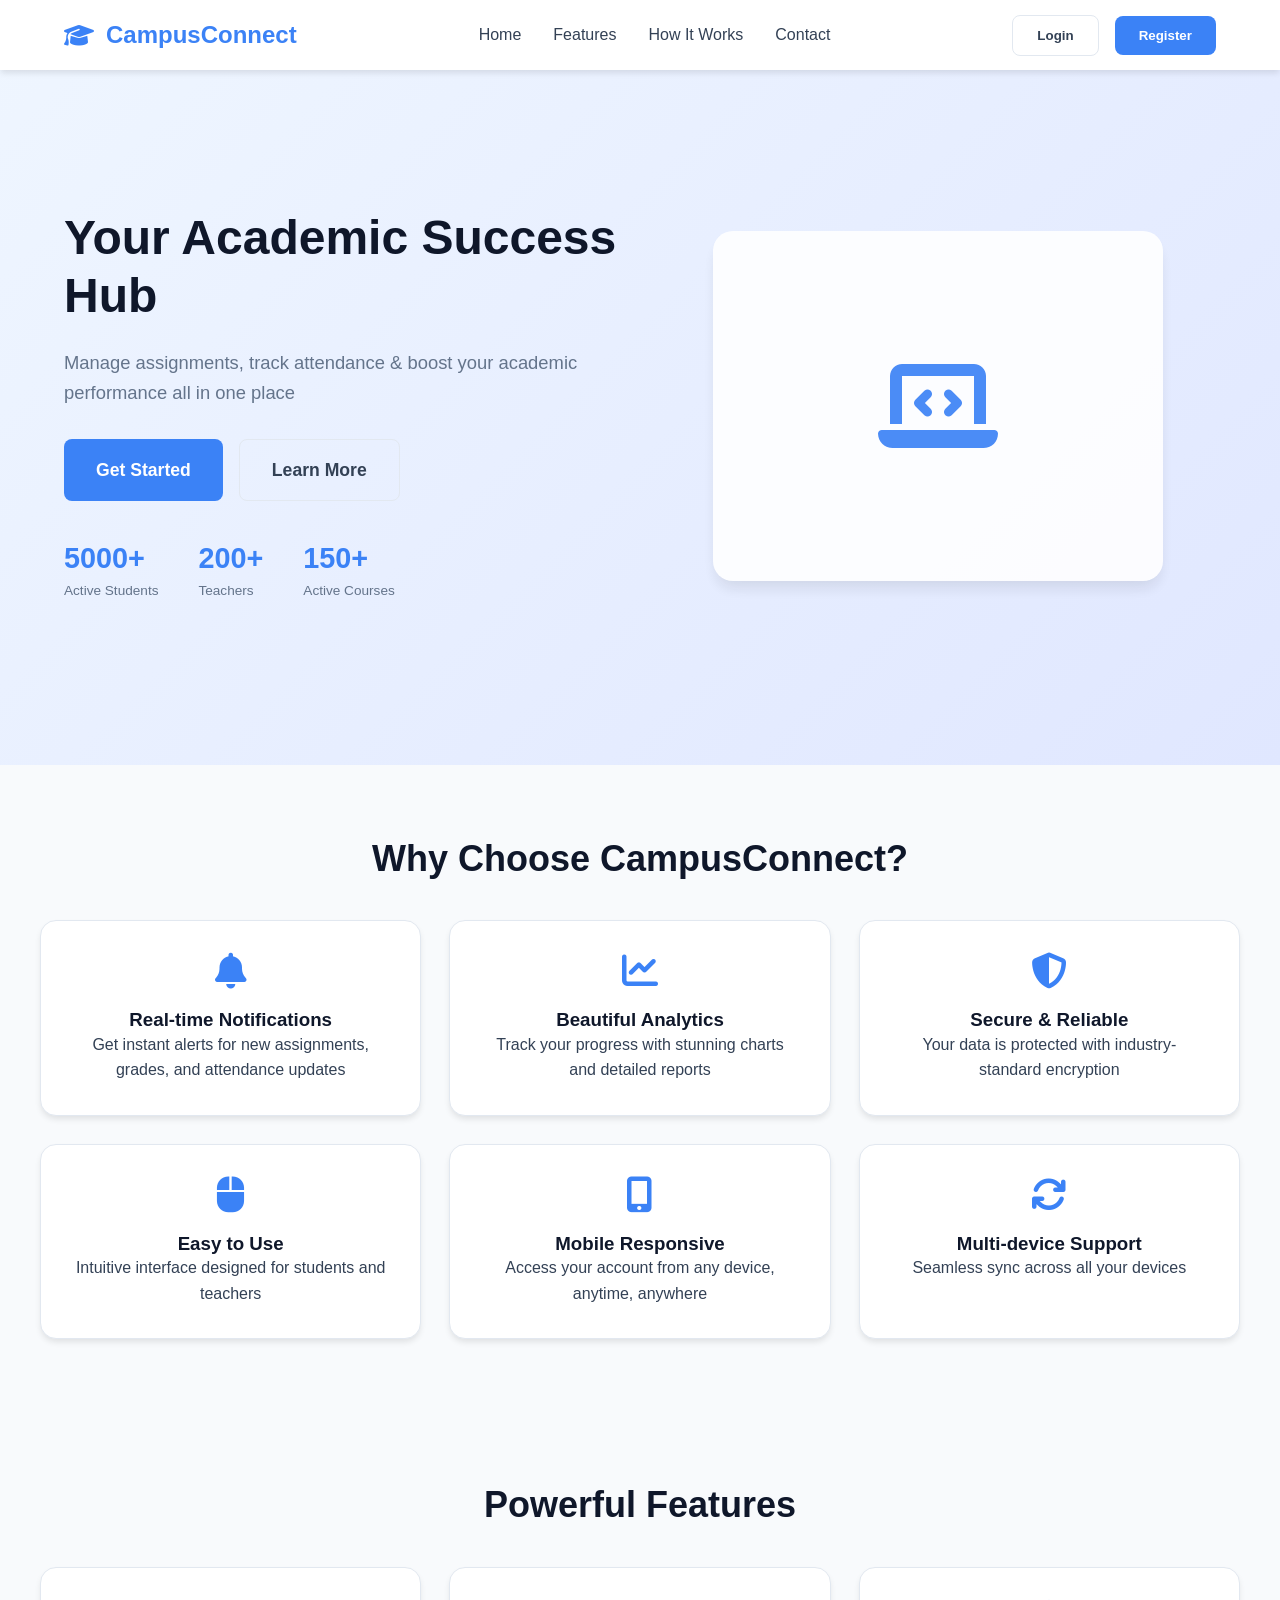
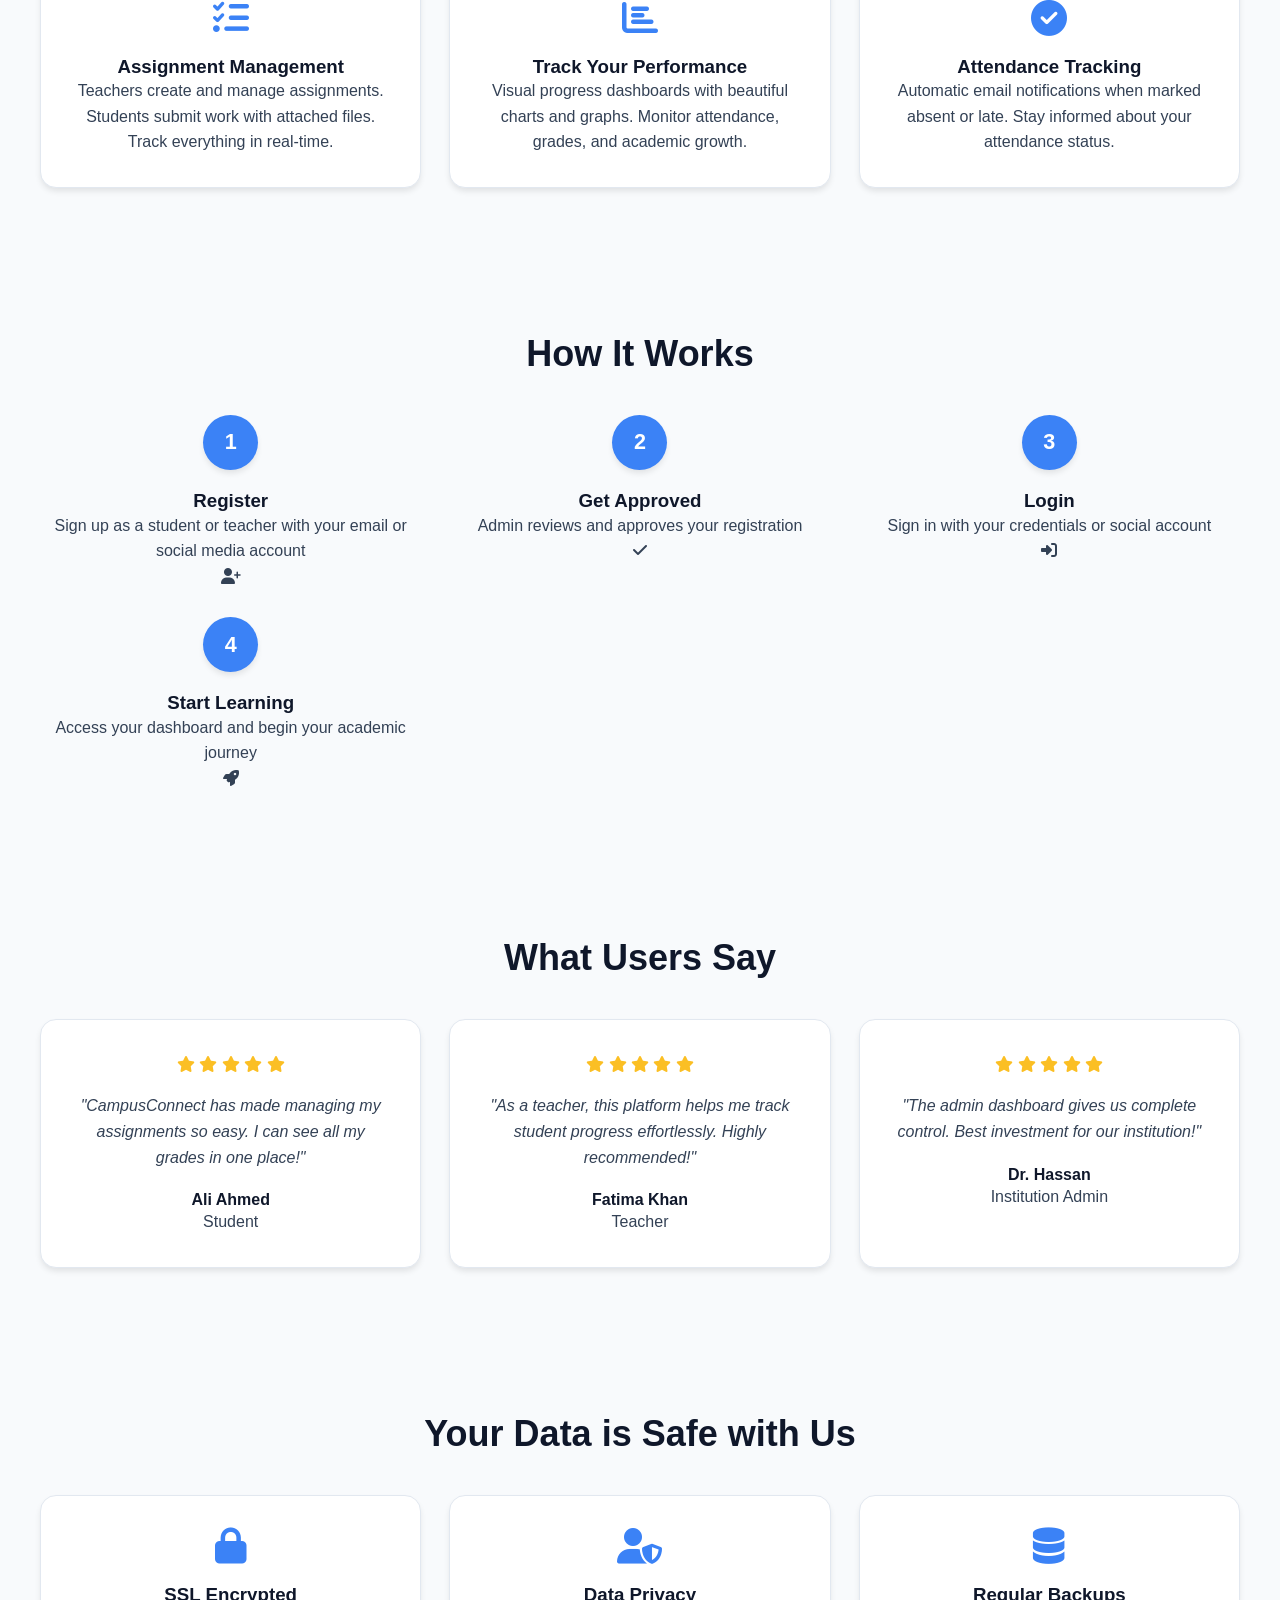
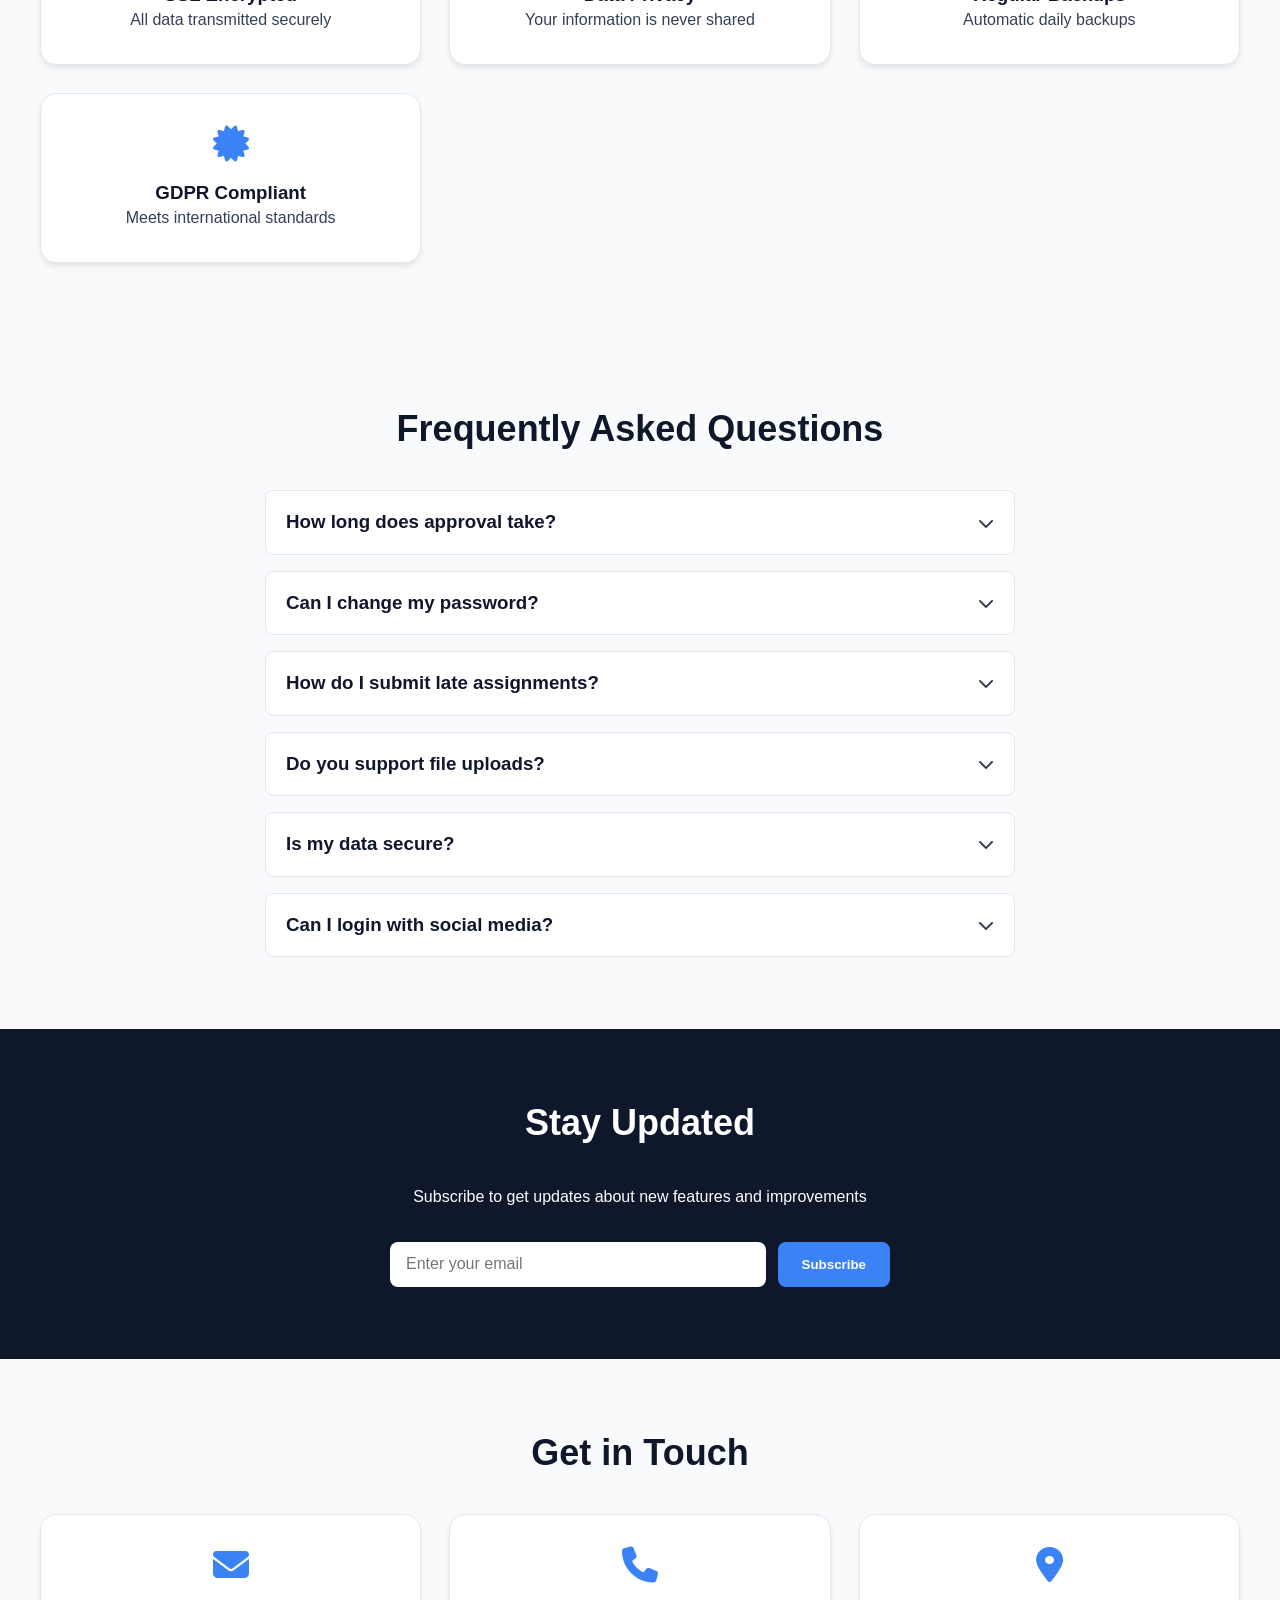
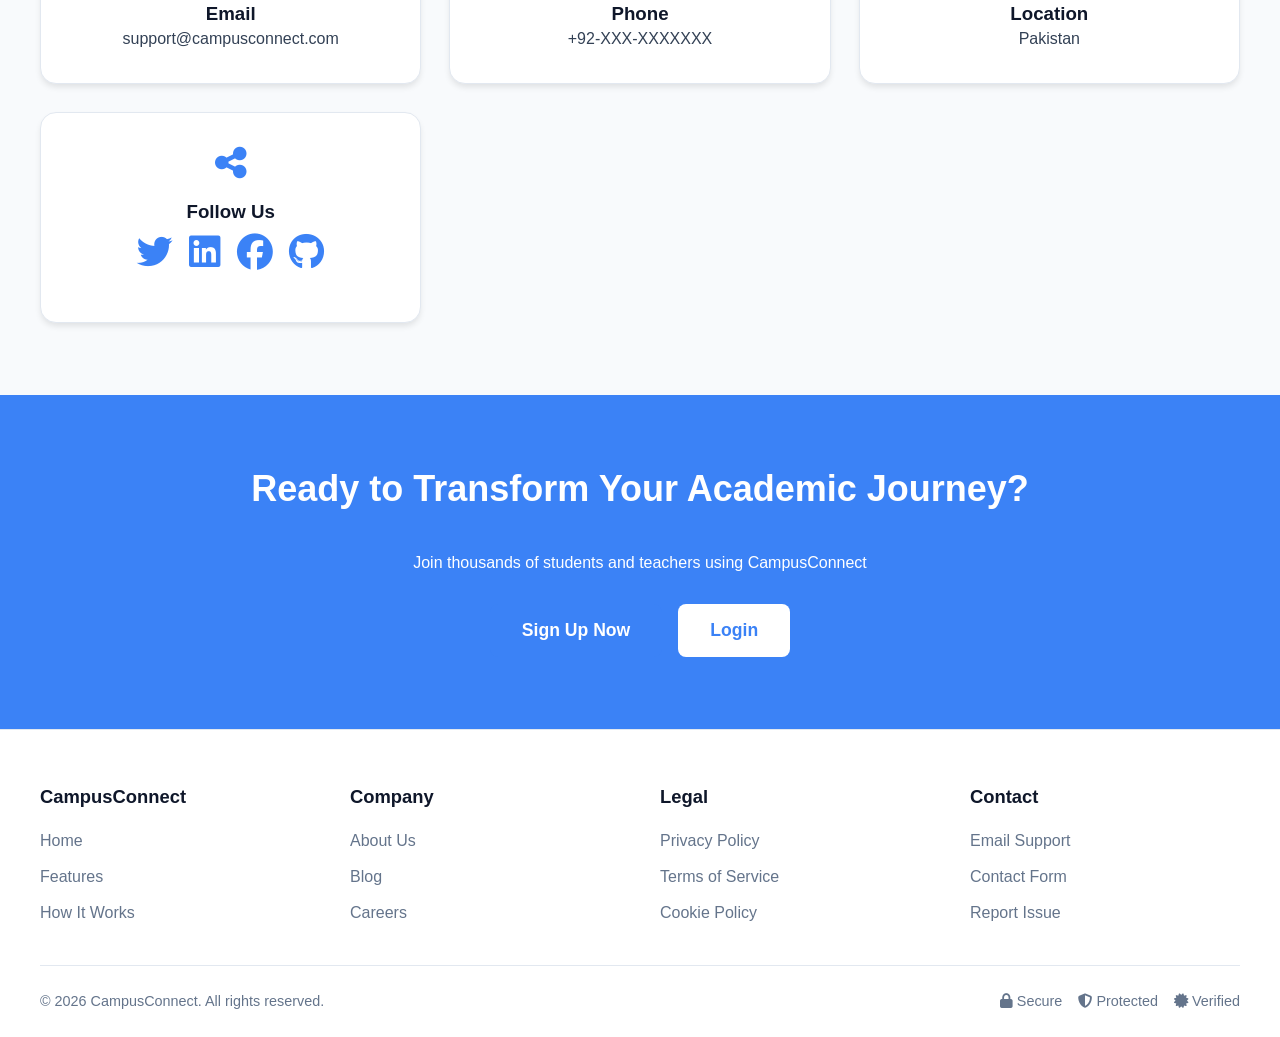
==== commit 927b1ad3: "Updated frontend responsive layout and dashboard functionality" ====
--- a/frontend/pages/index.html
+++ b/frontend/pages/index.html
@@ -10,6 +10,7 @@
       href="https://cdnjs.cloudflare.com/ajax/libs/font-awesome/6.4.0/css/all.min.css"
     />
     <style>
+      /* Modal Specific Styles */
       .social-login {
         display: flex;
         gap: 1.25rem;
@@ -82,10 +83,16 @@
           <li><a href="#contact">Contact</a></li>
         </ul>
         <div class="nav-buttons">
-          <a href="#" id="nav-login-btn" class="btn btn-secondary">Login</a>
-          <a href="#" id="nav-register-btn" class="btn btn-primary">Register</a>
-        </div>
-        <div class="hamburger"><span></span><span></span><span></span></div>
+          <button id="nav-login-btn" class="btn btn-secondary">Login</button>
+          <button id="nav-register-btn" class="btn btn-primary">
+            Register
+          </button>
+        </div>
+        <div class="hamburger">
+          <span></span>
+          <span></span>
+          <span></span>
+        </div>
       </div>
     </nav>
 
@@ -98,9 +105,9 @@
             performance all in one place
           </p>
           <div class="hero-buttons">
-            <a href="#" id="hero-signup-btn" class="btn btn-primary btn-lg"
-              >Get Started</a
-            >
+            <button id="hero-signup-btn" class="btn btn-primary btn-lg">
+              Get Started
+            </button>
             <a href="#features" class="btn btn-secondary btn-lg">Learn More</a>
           </div>
           <div class="hero-stats">
@@ -126,7 +133,7 @@
       </div>
     </section>
 
-    <div class="auth-modal" id="auth-modal" aria-hidden="true">
+    <div class="auth-modal" id="auth-modal">
       <div class="modal-overlay"></div>
       <div class="modal-card">
         <button class="modal-close" aria-label="Close auth form">×</button>
@@ -144,7 +151,19 @@
           </button>
         </div>
 
-        <div id="error-container" class="error-message"></div>
+        <div
+          id="error-container"
+          class="error-message"
+          style="
+            display: none;
+            color: red;
+            margin-bottom: 10px;
+            text-align: center;
+            padding: 10px;
+            background: rgba(239, 68, 68, 0.1);
+            border-radius: 8px;
+          "
+        ></div>
 
         <form id="login-form" class="form-section active">
           <div class="form-group">
@@ -159,7 +178,6 @@
           </div>
           <div class="form-group">
             <div
-              class="label-row"
               style="
                 display: flex;
                 justify-content: space-between;
@@ -171,7 +189,6 @@
               >
               <a
                 href="reset.html"
-                class="link-small"
                 style="
                   font-size: 0.85rem;
                   color: var(--primary-color);
@@ -204,7 +221,6 @@
           </button>
 
           <div
-            class="divider"
             style="
               display: flex;
               align-items: center;
@@ -304,7 +320,6 @@
           </button>
 
           <div
-            class="divider"
             style="
               display: flex;
               align-items: center;
@@ -392,12 +407,15 @@
         </div>
       </div>
     </section>
+
     <section class="features" id="features">
       <div class="container">
         <h2>Powerful Features</h2>
         <div class="features-grid">
           <div class="feature-card">
-            <div class="feature-icon"><i class="fas fa-tasks"></i></div>
+            <div class="feature-icon">
+              <i class="fas fa-tasks"></i>
+            </div>
             <h3>Assignment Management</h3>
             <p>
               Teachers create and manage assignments. Students submit work with
@@ -405,7 +423,9 @@
             </p>
           </div>
           <div class="feature-card">
-            <div class="feature-icon"><i class="fas fa-chart-bar"></i></div>
+            <div class="feature-icon">
+              <i class="fas fa-chart-bar"></i>
+            </div>
             <h3>Track Your Performance</h3>
             <p>
               Visual progress dashboards with beautiful charts and graphs.
@@ -413,7 +433,9 @@
             </p>
           </div>
           <div class="feature-card">
-            <div class="feature-icon"><i class="fas fa-check-circle"></i></div>
+            <div class="feature-icon">
+              <i class="fas fa-check-circle"></i>
+            </div>
             <h3>Attendance Tracking</h3>
             <p>
               Automatic email notifications when marked absent or late. Stay
@@ -423,6 +445,7 @@
         </div>
       </div>
     </section>
+
     <section class="how-it-works" id="how-it-works">
       <div class="container">
         <h2>How It Works</h2>
@@ -457,15 +480,18 @@
         </div>
       </div>
     </section>
+
     <section class="testimonials">
       <div class="container">
         <h2>What Users Say</h2>
         <div class="testimonials-grid">
           <div class="testimonial-card">
             <div class="stars">
-              <i class="fas fa-star"></i><i class="fas fa-star"></i
-              ><i class="fas fa-star"></i><i class="fas fa-star"></i
-              ><i class="fas fa-star"></i>
+              <i class="fas fa-star"></i>
+              <i class="fas fa-star"></i>
+              <i class="fas fa-star"></i>
+              <i class="fas fa-star"></i>
+              <i class="fas fa-star"></i>
             </div>
             <p>
               "CampusConnect has made managing my assignments so easy. I can see
@@ -476,9 +502,11 @@
           </div>
           <div class="testimonial-card">
             <div class="stars">
-              <i class="fas fa-star"></i><i class="fas fa-star"></i
-              ><i class="fas fa-star"></i><i class="fas fa-star"></i
-              ><i class="fas fa-star"></i>
+              <i class="fas fa-star"></i>
+              <i class="fas fa-star"></i>
+              <i class="fas fa-star"></i>
+              <i class="fas fa-star"></i>
+              <i class="fas fa-star"></i>
             </div>
             <p>
               "As a teacher, this platform helps me track student progress
@@ -489,9 +517,11 @@
           </div>
           <div class="testimonial-card">
             <div class="stars">
-              <i class="fas fa-star"></i><i class="fas fa-star"></i
-              ><i class="fas fa-star"></i><i class="fas fa-star"></i
-              ><i class="fas fa-star"></i>
+              <i class="fas fa-star"></i>
+              <i class="fas fa-star"></i>
+              <i class="fas fa-star"></i>
+              <i class="fas fa-star"></i>
+              <i class="fas fa-star"></i>
             </div>
             <p>
               "The admin dashboard gives us complete control. Best investment
@@ -503,6 +533,7 @@
         </div>
       </div>
     </section>
+
     <section class="security">
       <div class="container">
         <h2>Your Data is Safe with Us</h2>
@@ -530,6 +561,7 @@
         </div>
       </div>
     </section>
+
     <section class="faq">
       <div class="container">
         <h2>Frequently Asked Questions</h2>
@@ -609,21 +641,20 @@
         </div>
       </div>
     </section>
+
     <section class="newsletter">
       <div class="container">
         <div class="newsletter-content">
           <h2>Stay Updated</h2>
           <p>Subscribe to get updates about new features and improvements</p>
           <form class="newsletter-form">
-            <input
-              type="email"
-              placeholder="Enter your email"
-              required
-            /><button type="submit" class="btn btn-primary">Subscribe</button>
+            <input type="email" placeholder="Enter your email" required />
+            <button type="submit" class="btn btn-primary">Subscribe</button>
           </form>
         </div>
       </div>
     </section>
+
     <section class="contact" id="contact">
       <div class="container">
         <h2>Get in Touch</h2>
@@ -647,40 +678,37 @@
             <i class="fas fa-share-alt"></i>
             <h3>Follow Us</h3>
             <div class="social-links">
-              <a href="#"><i class="fab fa-twitter"></i></a
-              ><a href="#"><i class="fab fa-linkedin"></i></a
-              ><a href="#"><i class="fab fa-facebook"></i></a
-              ><a href="#"><i class="fab fa-github"></i></a>
-            </div>
-          </div>
-        </div>
-      </div>
-    </section>
+              <a href="#"><i class="fab fa-twitter"></i></a>
+              <a href="#"><i class="fab fa-linkedin"></i></a>
+              <a href="#"><i class="fab fa-facebook"></i></a>
+              <a href="#"><i class="fab fa-github"></i></a>
+            </div>
+          </div>
+        </div>
+      </div>
+    </section>
+
     <section class="final-cta">
       <div class="container">
         <h2>Ready to Transform Your Academic Journey?</h2>
         <p>Join thousands of students and teachers using CampusConnect</p>
         <div class="cta-buttons">
-          <a
-            href="#"
+          <button
             class="btn btn-primary btn-lg"
-            onclick="
-              document.getElementById('nav-register-btn').click();
-              return false;
-            "
-            >Sign Up Now</a
-          ><a
-            href="#"
+            onclick="openAuthModal('register')"
+          >
+            Sign Up Now
+          </button>
+          <button
             class="btn btn-secondary btn-lg"
-            onclick="
-              document.getElementById('nav-login-btn').click();
-              return false;
-            "
-            >Login</a
+            onclick="openAuthModal('login')"
           >
-        </div>
-      </div>
-    </section>
+            Login
+          </button>
+        </div>
+      </div>
+    </section>
+
     <footer class="footer">
       <div class="container">
         <div class="footer-grid">
@@ -722,9 +750,9 @@
         <div class="footer-bottom">
           <p>&copy; 2026 CampusConnect. All rights reserved.</p>
           <div class="footer-badges">
-            <span><i class="fas fa-lock"></i> Secure</span
-            ><span><i class="fas fa-shield-alt"></i> Protected</span
-            ><span><i class="fas fa-certificate"></i> Verified</span>
+            <span><i class="fas fa-lock"></i> Secure</span>
+            <span><i class="fas fa-shield-alt"></i> Protected</span>
+            <span><i class="fas fa-certificate"></i> Verified</span>
           </div>
         </div>
       </div>
@@ -734,7 +762,6 @@
     <script src="../assets/js/auth.js"></script>
     <script src="../assets/js/home.js"></script>
     <script>
-      // Password Toggle Function specific for Modal
       function toggleModalPassword(inputId, icon) {
         const input = document.getElementById(inputId);
         if (input.type === "password") {
--- a/frontend/assets/css/home.css
+++ b/frontend/assets/css/home.css
@@ -1,4 +1,3 @@
-/* ============ GLOBAL VARIABLES & RESET ============ */
 :root {
   --primary-color: #3b82f6;
   --secondary-color: #6366f1;
@@ -24,9 +23,9 @@
   line-height: 1.6;
   background-color: var(--bg-light);
   overflow-x: hidden;
-}
-
-/* ============ TYPOGRAPHY & BUTTONS ============ */
+  width: 100%;
+}
+
 h1,
 h2,
 h3,
@@ -35,10 +34,12 @@
   font-weight: 700;
   line-height: 1.2;
 }
+
 a {
   text-decoration: none;
   color: inherit;
 }
+
 ul {
   list-style: none;
 }
@@ -52,36 +53,43 @@
   cursor: pointer;
   transition: var(--transition);
   border: none;
-}
+  white-space: nowrap;
+}
+
 .btn-primary {
   background: var(--primary-color);
   color: white;
 }
+
 .btn-primary:hover {
   background: #2563eb;
   transform: translateY(-2px);
   box-shadow: var(--shadow-sm);
 }
+
 .btn-secondary {
   background: transparent;
   color: var(--text-main);
   border: 1px solid var(--border-color);
 }
+
 .btn-secondary:hover {
   background: var(--bg-light);
   border-color: var(--primary-color);
   color: var(--primary-color);
 }
+
 .btn-lg {
   padding: 1rem 2rem;
   font-size: 1.1rem;
 }
+
 .btn-block {
   display: block;
   width: 100%;
 }
 
-/* ============ NAVIGATION BAR ============ */
+/* ============ NAVBAR RESPONSIVENESS ============ */
 .navbar {
   position: fixed;
   top: 0;
@@ -92,15 +100,18 @@
   box-shadow: var(--shadow-sm);
   z-index: 1000;
 }
+
 .nav-container {
   max-width: 1200px;
   margin: 0 auto;
-  padding: 0 2rem;
+  padding: 0 1.5rem;
   height: 100%;
   display: flex;
   justify-content: space-between;
   align-items: center;
-}
+  position: relative;
+}
+
 .nav-brand {
   display: flex;
   align-items: center;
@@ -109,126 +120,147 @@
   font-weight: 800;
   color: var(--primary-color);
 }
+
 .nav-menu {
   display: flex;
   gap: 2rem;
 }
+
 .nav-menu a {
   font-weight: 500;
   transition: var(--transition);
 }
+
 .nav-menu a:hover {
   color: var(--primary-color);
 }
+
 .nav-buttons {
   display: flex;
   gap: 1rem;
-}
-
-/* Hamburger Icon for Mobile */
+  align-items: center;
+}
+
 .hamburger {
   display: none;
   flex-direction: column;
   justify-content: space-between;
-  width: 30px;
-  height: 21px;
+  width: 26px;
+  height: 18px;
   cursor: pointer;
   z-index: 1001;
 }
+
 .hamburger span {
   display: block;
   height: 3px;
   width: 100%;
   background: var(--dark-color);
   border-radius: 3px;
-  transition: 0.3s;
-}
-
-/* ============ HERO SECTION ============ */
+  transition: 0.3s ease;
+}
+
+/* ============ HERO DESIGN ============ */
 .hero {
-  padding-top: 120px;
+  padding-top: 110px;
   padding-bottom: 4rem;
   background: linear-gradient(135deg, #eff6ff 0%, #e0e7ff 100%);
-  min-height: 80vh;
-  display: flex;
-  align-items: center;
-}
+  min-height: 85vh;
+  display: flex;
+  align-items: center;
+}
+
 .hero-content {
   max-width: 1200px;
   margin: 0 auto;
-  padding: 0 2rem;
-  display: flex;
-  gap: 4rem;
-  align-items: center;
-}
+  padding: 0 1.5rem;
+  display: flex;
+  gap: 2.5rem;
+  align-items: center;
+  width: 100%;
+}
+
 .hero-text {
   flex: 1;
 }
+
 .hero-title {
-  font-size: 3.5rem;
+  font-size: 3rem;
   margin-bottom: 1.5rem;
   color: var(--dark-color);
 }
+
 .hero-subtitle {
-  font-size: 1.25rem;
+  font-size: 1.15rem;
   color: var(--text-muted);
+  margin-bottom: 2rem;
+  max-width: 550px;
+}
+
+.hero-buttons {
+  display: flex;
+  gap: 1rem;
   margin-bottom: 2.5rem;
-  max-width: 500px;
-}
-.hero-buttons {
-  display: flex;
-  gap: 1rem;
-  margin-bottom: 3rem;
-}
+  flex-wrap: wrap;
+}
+
 .hero-stats {
   display: flex;
-  gap: 3rem;
-}
+  gap: 2.5rem;
+  flex-wrap: wrap;
+}
+
 .stat h3 {
-  font-size: 2rem;
+  font-size: 1.8rem;
   color: var(--primary-color);
   margin-bottom: 0.25rem;
 }
+
 .stat p {
   color: var(--text-muted);
-  font-size: 0.9rem;
+  font-size: 0.85rem;
   font-weight: 500;
 }
+
 .hero-image {
   flex: 1;
   display: flex;
   justify-content: center;
 }
+
 .hero-illustration {
   width: 100%;
-  max-width: 500px;
-  height: 400px;
+  max-width: 450px;
+  height: 350px;
   background: white;
   border-radius: 20px;
   box-shadow: var(--shadow-md);
   display: flex;
   align-items: center;
   justify-content: center;
-  font-size: 8rem;
+  font-size: 6rem;
   color: var(--primary-color);
-  opacity: 0.8;
-}
-
-/* ============ SECTIONS COMMON ============ */
+  opacity: 0.9;
+}
+
+/* ============ SECTION SETTINGS & FLUID GRIDS ============ */
 section {
-  padding: 5rem 2rem;
-}
+  padding: 4.5rem 1rem;
+  width: 100%;
+}
+
 .container {
   max-width: 1200px;
   margin: 0 auto;
 }
+
 section h2 {
   text-align: center;
-  font-size: 2.5rem;
-  margin-bottom: 3rem;
-}
-
-/* ============ GRID LAYOUTS ============ */
+  font-size: 2.25rem;
+  margin-bottom: 2.5rem;
+  padding: 0 10px;
+}
+
 .benefits-grid,
 .features-grid,
 .steps-grid,
@@ -236,193 +268,196 @@
 .security-grid,
 .contact-grid {
   display: grid;
-  grid-template-columns: repeat(auto-fit, minmax(300px, 1fr));
-  gap: 2rem;
-}
-
-/* Cards Design */
+  grid-template-columns: repeat(auto-fit, minmax(280px, 1fr));
+  gap: 1.75rem;
+}
+
 .benefit-card,
 .feature-card,
 .testimonial-card,
-.security-item {
-  background: white;
-  padding: 2.5rem;
+.security-item,
+.contact-info {
+  background: white;
+  padding: 2rem;
   border-radius: 16px;
   box-shadow: var(--shadow-sm);
   transition: var(--transition);
   border: 1px solid var(--border-color);
   text-align: center;
 }
+
 .benefit-card:hover,
 .feature-card:hover {
   transform: translateY(-5px);
   box-shadow: var(--shadow-md);
   border-color: var(--primary-color);
 }
+
 .benefit-card i,
 .feature-icon i,
-.security-item i {
-  font-size: 2.5rem;
+.security-item i,
+.contact-info i {
+  font-size: 2.25rem;
   color: var(--primary-color);
-  margin-bottom: 1.5rem;
-}
-.benefit-card h3,
-.feature-card h3 {
-  margin-bottom: 1rem;
-  font-size: 1.25rem;
-}
+  margin-bottom: 1.25rem;
+}
+
 .step {
   text-align: center;
-  position: relative;
-}
+}
+
 .step-number {
-  width: 60px;
-  height: 60px;
+  width: 55px;
+  height: 55px;
   background: var(--primary-color);
   color: white;
   border-radius: 50%;
   display: flex;
   align-items: center;
   justify-content: center;
-  font-size: 1.5rem;
+  font-size: 1.35rem;
   font-weight: 700;
-  margin: 0 auto 1.5rem;
+  margin: 0 auto 1.25rem;
   box-shadow: var(--shadow-sm);
 }
-.step h3 {
-  margin-bottom: 1rem;
-}
-.step > i {
-  font-size: 2rem;
-  color: var(--text-muted);
-  margin-top: 1.5rem;
-  opacity: 0.5;
-}
-
-/* Testimonials */
+
 .stars {
   color: #fbbf24;
   margin-bottom: 1rem;
 }
+
 .testimonial-card p {
   font-style: italic;
-  margin-bottom: 1.5rem;
-}
-.testimonial-card h4 {
-  color: var(--dark-color);
-}
-.testimonial-card span {
-  font-size: 0.85rem;
-  color: var(--text-muted);
-}
-
-/* FAQ */
+  margin-bottom: 1.25rem;
+}
+
+/* FAQ ACCORDION LAYOUT */
 .faq-grid {
-  max-width: 800px;
+  max-width: 750px;
   margin: 0 auto;
   display: flex;
   flex-direction: column;
   gap: 1rem;
 }
+
 .faq-item {
   background: white;
   border: 1px solid var(--border-color);
   border-radius: 8px;
   overflow: hidden;
 }
+
 .faq-question {
-  padding: 1.5rem;
+  padding: 1.25rem;
   display: flex;
   justify-content: space-between;
   align-items: center;
   cursor: pointer;
   font-weight: 600;
 }
+
 .faq-answer {
-  padding: 0 1.5rem 1.5rem;
+  padding: 0 1.25rem 1.25rem;
   display: none;
   color: var(--text-muted);
 }
 
-/* Newsletter */
+/* Newsletter Section Form alignment */
 .newsletter {
   background: var(--dark-color);
   color: white;
   text-align: center;
 }
+
 .newsletter h2 {
   color: white;
-  margin-bottom: 1rem;
-}
+}
+
 .newsletter-form {
   display: flex;
-  gap: 1rem;
+  gap: 0.75rem;
   max-width: 500px;
   margin: 2rem auto 0;
-}
+  width: 100%;
+}
+
 .newsletter-form input {
   flex: 1;
-  padding: 1rem;
+  padding: 0.85rem 1rem;
   border-radius: 8px;
   border: none;
   outline: none;
-}
-
-/* Final CTA */
+  font-size: 1rem;
+}
+
 .final-cta {
   background: var(--primary-color);
   color: white;
   text-align: center;
 }
+
 .final-cta h2 {
   color: white;
-  margin-bottom: 1.5rem;
-}
+}
+
 .cta-buttons {
   display: flex;
   justify-content: center;
   gap: 1rem;
-  margin-top: 2rem;
-}
+  margin-top: 1.75rem;
+}
+
 .cta-buttons .btn-secondary {
   background: white;
   color: var(--primary-color);
   border: none;
 }
 
+.social-links {
+  display: flex;
+  gap: 1rem;
+  justify-content: center;
+  margin-top: 10px;
+}
+
+.social-links a {
+  font-size: 1.25rem;
+  color: var(--text-muted);
+}
+
 /* ============ FOOTER ============ */
 .footer {
   background: white;
   border-top: 1px solid var(--border-color);
-  padding: 4rem 2rem 2rem;
-}
+  padding: 3.5rem 1rem 1.5rem;
+}
+
 .footer-grid {
   display: grid;
-  grid-template-columns: repeat(auto-fit, minmax(200px, 1fr));
-  gap: 3rem;
-  margin-bottom: 3rem;
+  grid-template-columns: repeat(auto-fit, minmax(180px, 1fr));
+  gap: 2.5rem;
   max-width: 1200px;
-  margin: 0 auto 3rem;
-}
+  margin: 0 auto 2.5rem;
+}
+
 .footer-section h3 {
-  margin-bottom: 1.5rem;
-  font-size: 1.25rem;
-}
+  margin-bottom: 1.25rem;
+  font-size: 1.15rem;
+}
+
 .footer-section ul {
   display: flex;
   flex-direction: column;
-  gap: 0.75rem;
-}
+  gap: 0.65rem;
+}
+
 .footer-section a {
   color: var(--text-muted);
-  transition: var(--transition);
-}
-.footer-section a:hover {
-  color: var(--primary-color);
-}
+}
+
 .footer-bottom {
   border-top: 1px solid var(--border-color);
-  padding-top: 2rem;
+  padding-top: 1.5rem;
   display: flex;
   justify-content: space-between;
   align-items: center;
@@ -431,19 +466,15 @@
   flex-wrap: wrap;
   gap: 1rem;
   color: var(--text-muted);
-}
+  font-size: 0.9rem;
+}
+
 .footer-badges {
   display: flex;
   gap: 1rem;
 }
-.footer-badges span {
-  display: flex;
-  align-items: center;
-  gap: 0.5rem;
-  font-size: 0.85rem;
-}
-
-/* ============ AUTH MODAL (Fix for overlap and cutoff) ============ */
+
+/* ============ RESPONSIVE EMBEDDED MODALS ENGINE ============ */
 .auth-modal {
   position: fixed;
   top: 0;
@@ -457,11 +488,14 @@
   opacity: 0;
   pointer-events: none;
   transition: opacity 0.3s ease;
-}
+  padding: 10px;
+}
+
 .auth-modal.show {
   opacity: 1;
   pointer-events: auto;
 }
+
 .modal-overlay {
   position: absolute;
   width: 100%;
@@ -469,197 +503,106 @@
   background: rgba(15, 23, 42, 0.6);
   backdrop-filter: blur(4px);
 }
+
 .modal-card {
   position: relative;
   background: white;
   width: 100%;
-  max-width: 450px;
+  max-width: 440px;
   border-radius: 20px;
-  padding: 2.5rem;
+  padding: 2rem;
   box-shadow: 0 25px 50px -12px rgba(0, 0, 0, 0.25);
   transform: translateY(20px);
   transition: transform 0.3s ease;
-  max-height: 90vh;
-  overflow-y: auto; /* Fixes modal cutoff on small screens */
-}
+  max-height: 95vh;
+  overflow-y: auto;
+}
+
 .auth-modal.show .modal-card {
   transform: translateY(0);
 }
+
 .modal-close {
   position: absolute;
-  top: 1.5rem;
-  right: 1.5rem;
+  top: 1.25rem;
+  right: 1.25rem;
   background: transparent;
   border: none;
   font-size: 1.5rem;
   color: var(--text-muted);
   cursor: pointer;
-  transition: 0.3s;
-}
-.modal-close:hover {
-  color: var(--danger-color);
-  transform: rotate(90deg);
 }
 
 .auth-header {
   text-align: center;
-  margin-bottom: 2rem;
-}
-.auth-header h2 {
-  font-size: 1.75rem;
-  margin-bottom: 0.5rem;
-}
-.auth-header p {
-  color: var(--text-muted);
-  font-size: 0.9rem;
+  margin-bottom: 1.5rem;
 }
 
 .auth-tabs {
   display: flex;
-  gap: 1rem;
-  margin-bottom: 2rem;
-}
+  gap: 0.75rem;
+  margin-bottom: 1.5rem;
+}
+
 .auth-tab {
   flex: 1;
-  padding: 0.75rem;
+  padding: 0.65rem;
   border: 1px solid var(--border-color);
   background: white;
   border-radius: 8px;
   font-weight: 600;
-  color: var(--text-muted);
   cursor: pointer;
-  transition: 0.3s;
-}
+}
+
 .auth-tab.active {
   background: var(--primary-color);
   color: white;
-  border-color: var(--primary-color);
 }
 
 .form-section {
   display: none;
-  animation: fadeIn 0.3s ease;
-}
+}
+
 .form-section.active {
   display: block;
 }
-@keyframes fadeIn {
-  from {
-    opacity: 0;
-  }
-  to {
-    opacity: 1;
-  }
-}
 
 .form-group {
-  margin-bottom: 1.5rem;
-  text-align: left;
-}
-.form-label {
-  display: block;
-  margin-bottom: 0.5rem;
-  font-weight: 500;
-  font-size: 0.9rem;
-}
+  margin-bottom: 1.25rem;
+}
+
 .form-control {
   width: 100%;
   padding: 0.75rem 1rem;
   border: 1px solid var(--border-color);
   border-radius: 8px;
-  font-family: inherit;
-  transition: 0.3s;
-}
-.form-control:focus {
-  outline: none;
-  border-color: var(--primary-color);
-  box-shadow: 0 0 0 3px rgba(59, 130, 246, 0.1);
-}
-
-/* Password Toggle inside Modal */
-.password-container {
-  position: relative;
-  display: flex;
-  align-items: center;
-}
-.password-container input {
-  width: 100%;
-  padding-right: 2.5rem;
-}
-.toggle-password {
-  position: absolute;
-  right: 1rem;
-  color: var(--text-muted);
-  cursor: pointer;
-}
-
-/* Social Icons in Modal */
-.social-login {
-  display: flex;
-  gap: 1rem;
-  justify-content: center;
-  margin-top: 1rem;
-}
-.btn-social-icon {
-  width: 50px;
-  height: 50px;
-  border-radius: 50%;
-  background: white;
-  border: 1px solid var(--border-color);
-  color: var(--text-main);
-  font-size: 1.5rem;
-  cursor: pointer;
-  display: flex;
-  align-items: center;
-  justify-content: center;
-  transition: 0.3s;
-}
-.btn-social-icon[data-provider="google"]:hover {
-  color: #db4437;
-  border-color: #db4437;
-  background: #fef2f2;
-}
-.btn-social-icon[data-provider="github"]:hover {
-  color: #24292e;
-  border-color: #24292e;
-  background: #f1f5f9;
+  font-size: 1rem;
 }
 
 /* =========================================================
-   100% RESPONSIVE MEDIA QUERIES (Mobile & Tablet Fixes)
+   STRICT 100% DEVICE SCREEN RESOLUTION QUERY SYSTEM
 ========================================================= */
 
 @media screen and (max-width: 1024px) {
   .hero-content {
-    flex-direction: column;
-    text-align: center;
-    padding-top: 2rem;
-  }
-  .hero-subtitle {
-    margin: 0 auto 2.5rem;
-  }
-  .hero-buttons {
-    justify-content: center;
-  }
-  .hero-stats {
-    justify-content: center;
-  }
-  .hero-illustration {
-    height: 300px;
+    gap: 1.5rem;
+  }
+  .hero-title {
+    font-size: 2.5rem;
   }
 }
 
 @media screen and (max-width: 768px) {
-  /* Fixing Navbar Overlap Issue */
+  /* Dynamic Hamburger Navigation Dropdown Toggle Configuration */
   .nav-menu,
   .nav-buttons {
-    display: none; /* Hide standard nav on mobile */
-  }
+    display: none;
+  }
+
   .hamburger {
-    display: flex; /* Show Hamburger */
-  }
-
-  /* Mobile Dropdown Menu Logic */
+    display: flex;
+  }
+
   .navbar.mobile-active .nav-menu {
     display: flex;
     flex-direction: column;
@@ -669,44 +612,48 @@
     width: 100%;
     background: white;
     padding: 1.5rem;
-    box-shadow: 0 10px 15px rgba(0, 0, 0, 0.1);
-    gap: 1rem;
+    box-shadow: 0 10px 15px rgba(0, 0, 0, 0.05);
+    gap: 1.25rem;
     border-top: 1px solid var(--border-color);
   }
+
   .navbar.mobile-active .nav-buttons {
     display: flex;
     flex-direction: column;
     position: absolute;
-    top: 250px;
+    top: 270px;
     left: 0;
     width: 100%;
     background: white;
     padding: 0 1.5rem 1.5rem;
-    box-shadow: 0 10px 15px rgba(0, 0, 0, 0.1);
-  }
-
-  .hero-title {
-    font-size: 2.5rem;
-  }
+    box-shadow: 0 10px 15px rgba(0, 0, 0, 0.05);
+    gap: 0.75rem;
+  }
+
+  .hero-content {
+    flex-direction: column;
+    text-align: center;
+  }
+
+  .hero-subtitle {
+    margin: 0 auto 1.5rem;
+  }
+  .hero-buttons,
   .hero-stats {
-    flex-wrap: wrap;
-    gap: 1.5rem;
-  }
-  .cta-buttons {
-    flex-direction: column;
-  }
+    justify-content: center;
+  }
+  .hero-illustration {
+    height: 280px;
+  }
+
+  .cta-buttons,
   .newsletter-form {
     flex-direction: column;
-  }
-
-  /* Ensure grids become single column to avoid squeezing */
-  .benefits-grid,
-  .features-grid,
-  .steps-grid,
-  .testimonials-grid,
-  .security-grid,
-  .footer-grid {
-    grid-template-columns: 1fr;
+    align-items: center;
+  }
+  .newsletter-form input,
+  .newsletter-form button {
+    width: 100%;
   }
 }
 
@@ -714,13 +661,13 @@
   .hero-title {
     font-size: 2rem;
   }
+  section h2 {
+    font-size: 1.75rem;
+  }
   .modal-card {
-    padding: 1.5rem;
-    width: 95%;
-    border-radius: 12px;
-  }
-  .auth-tabs {
-    flex-direction: column;
-    gap: 0.5rem;
-  }
-}
+    padding: 1.5rem 1rem;
+  }
+  .cta-buttons .btn {
+    width: 100%;
+  }
+}
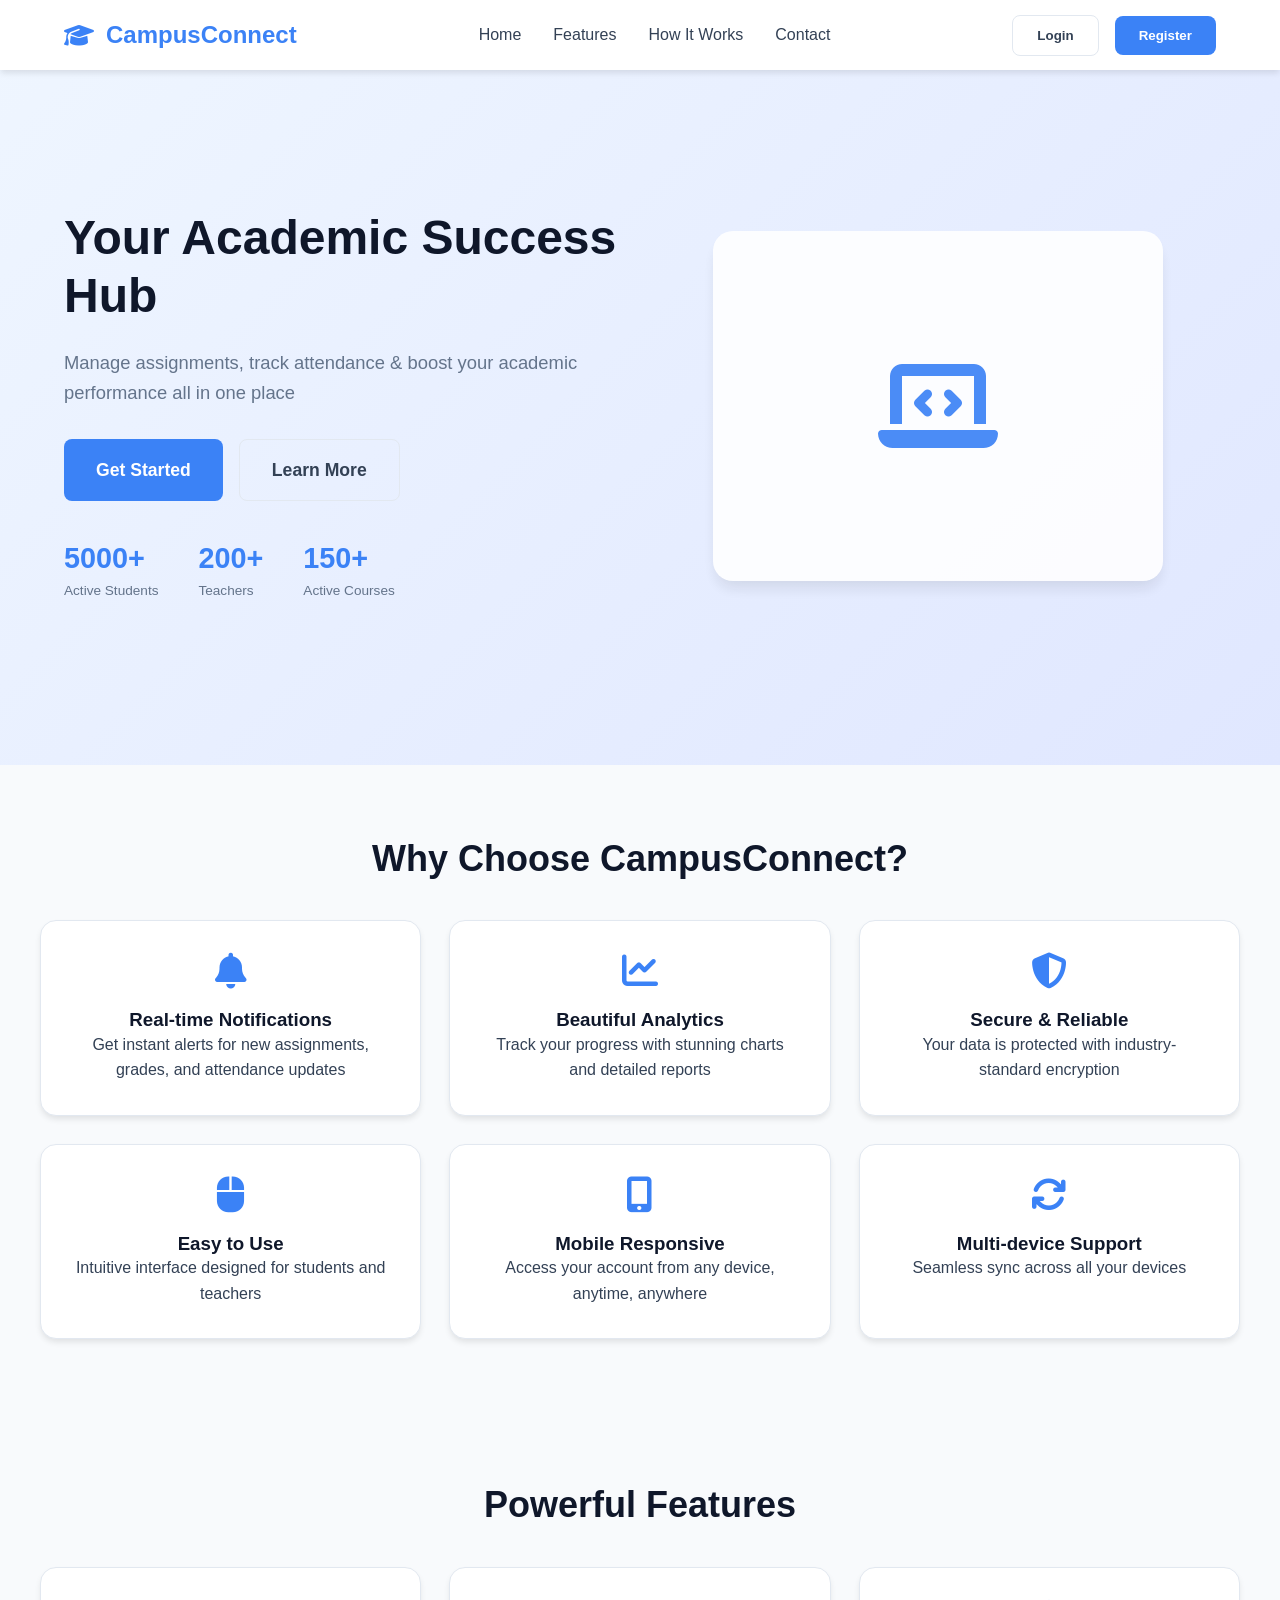
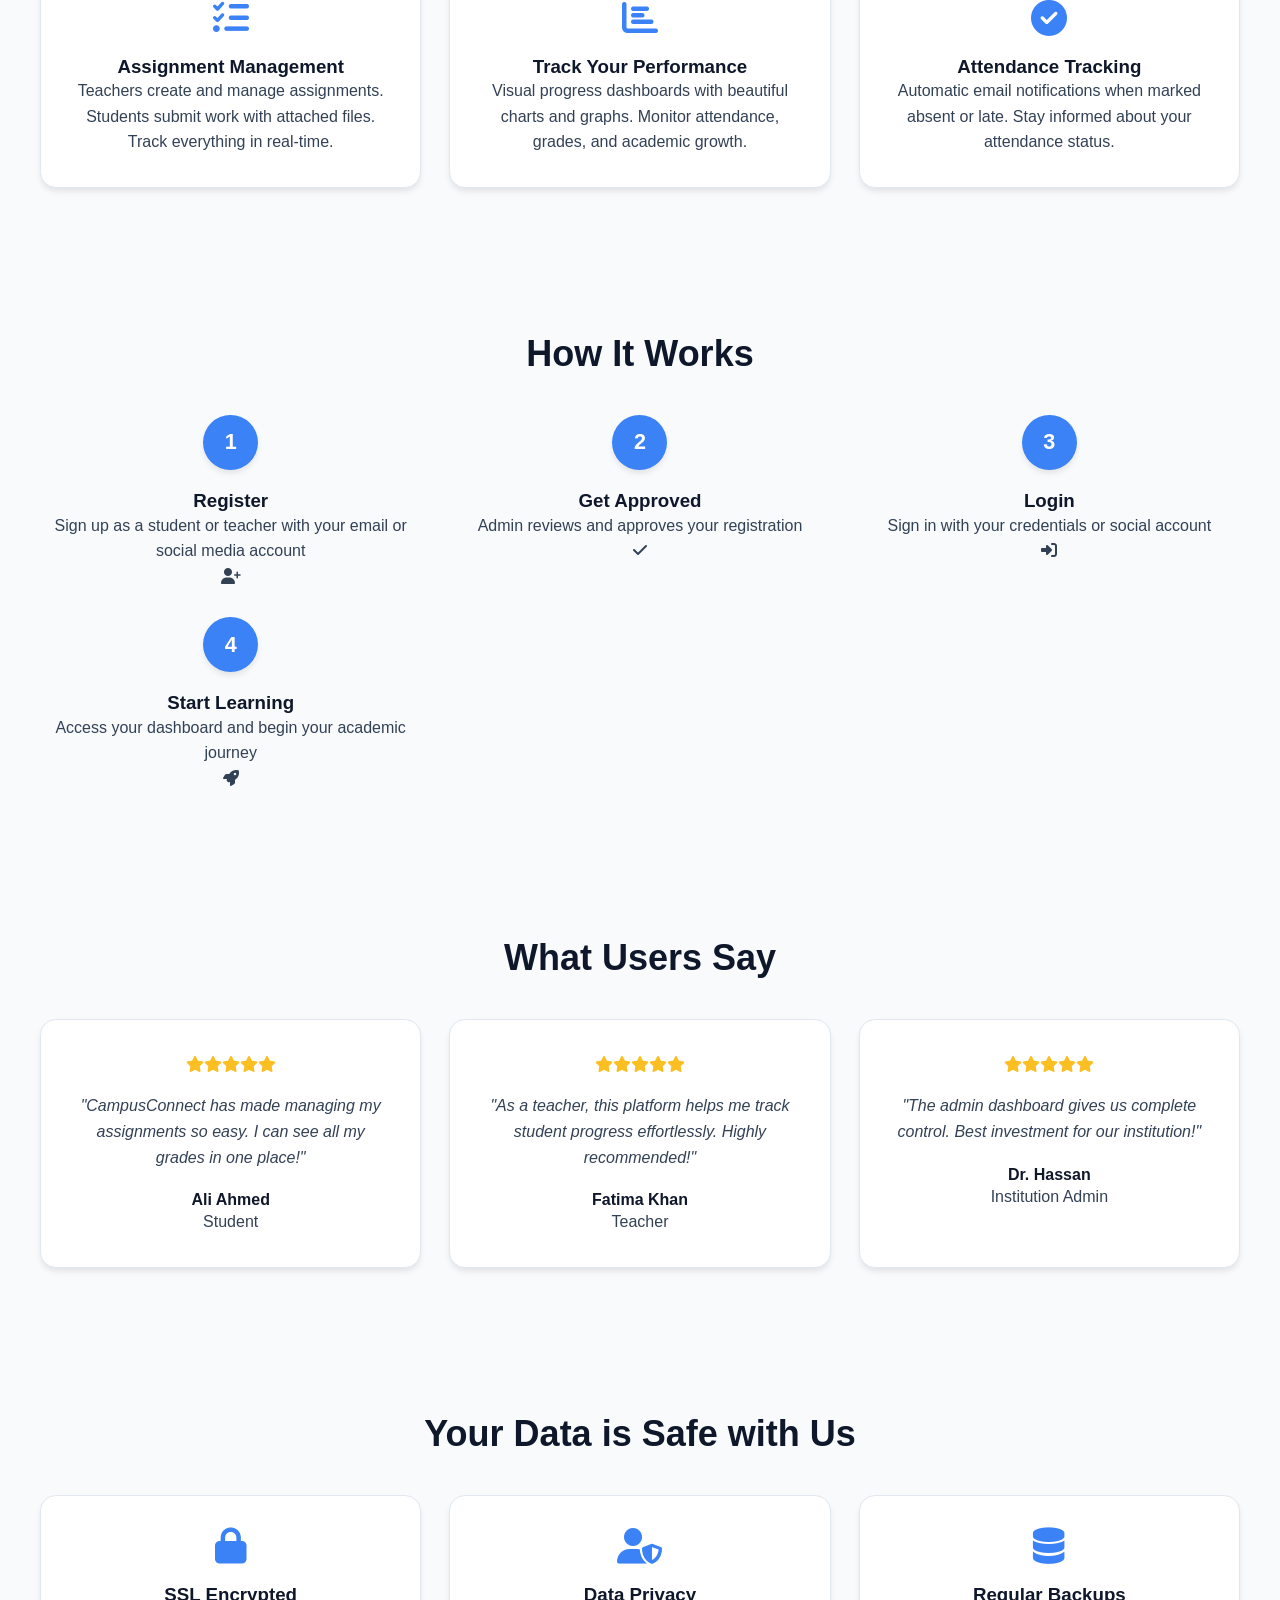
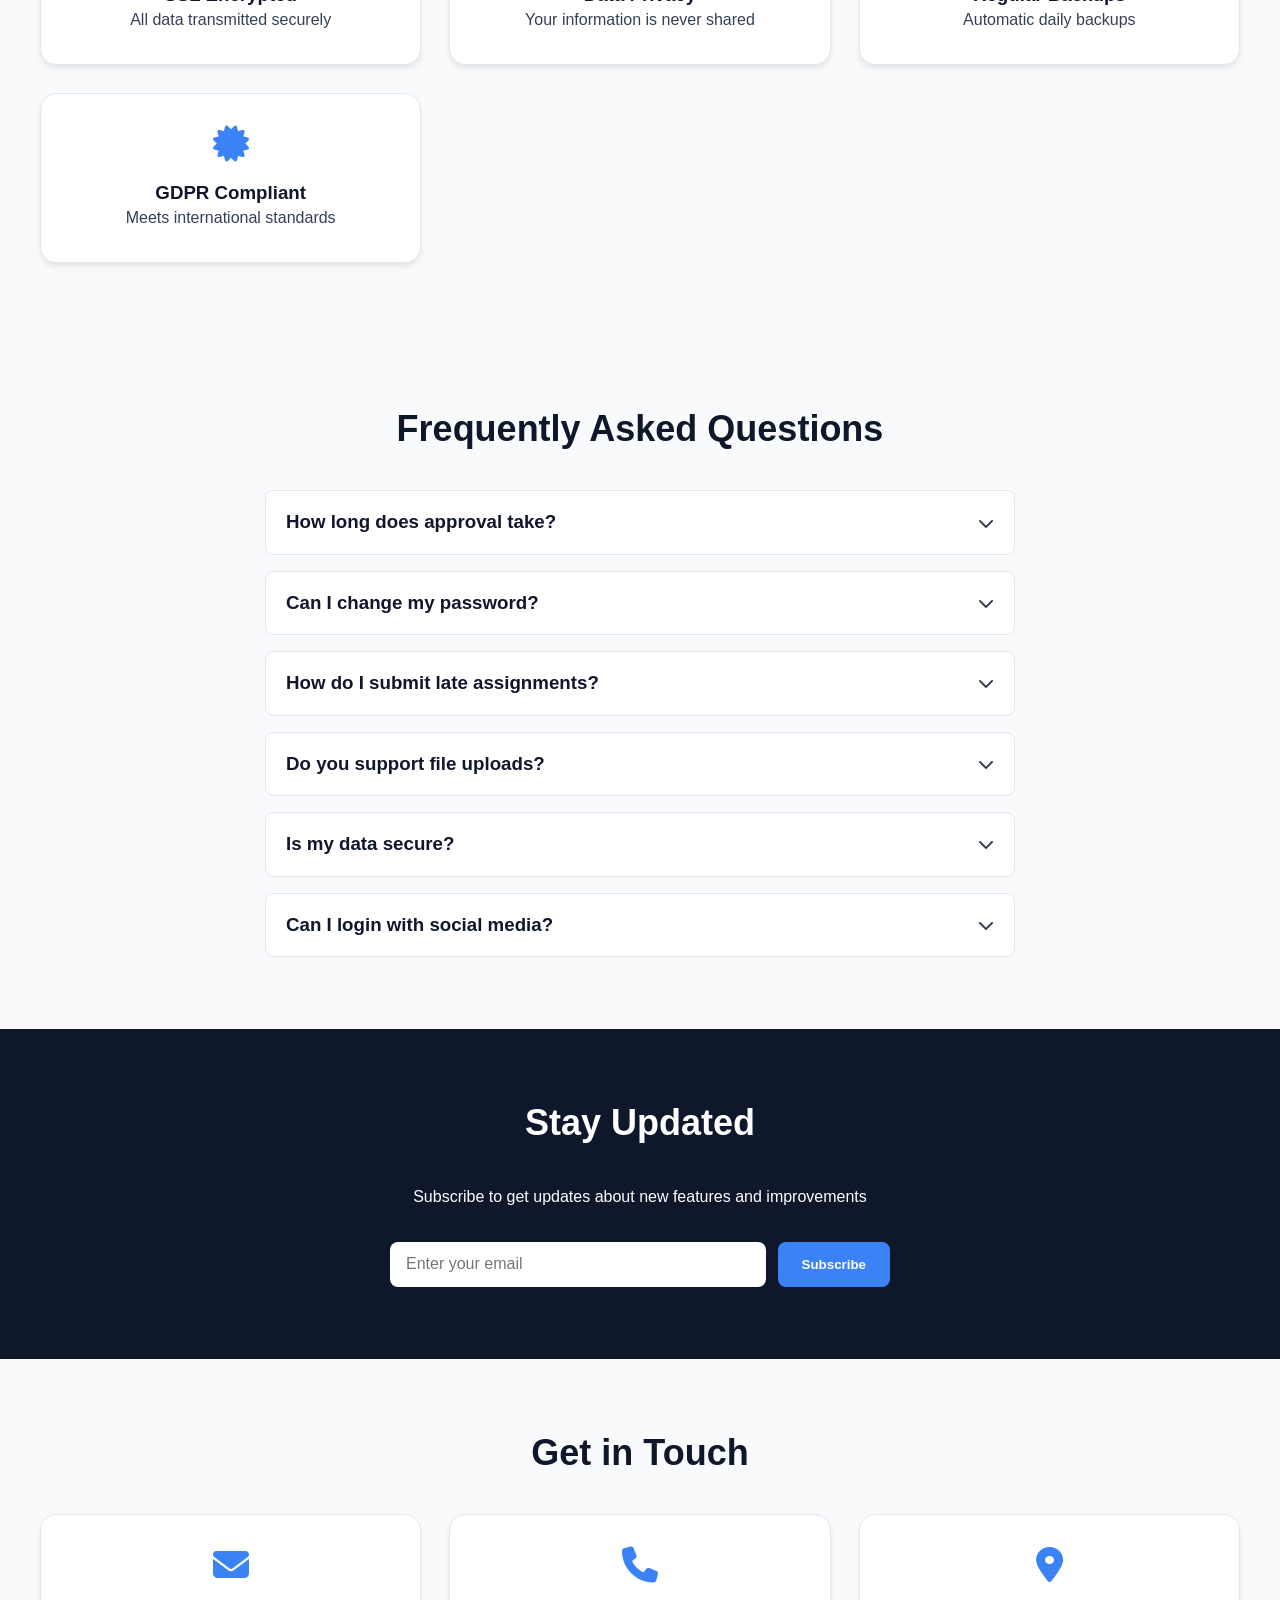
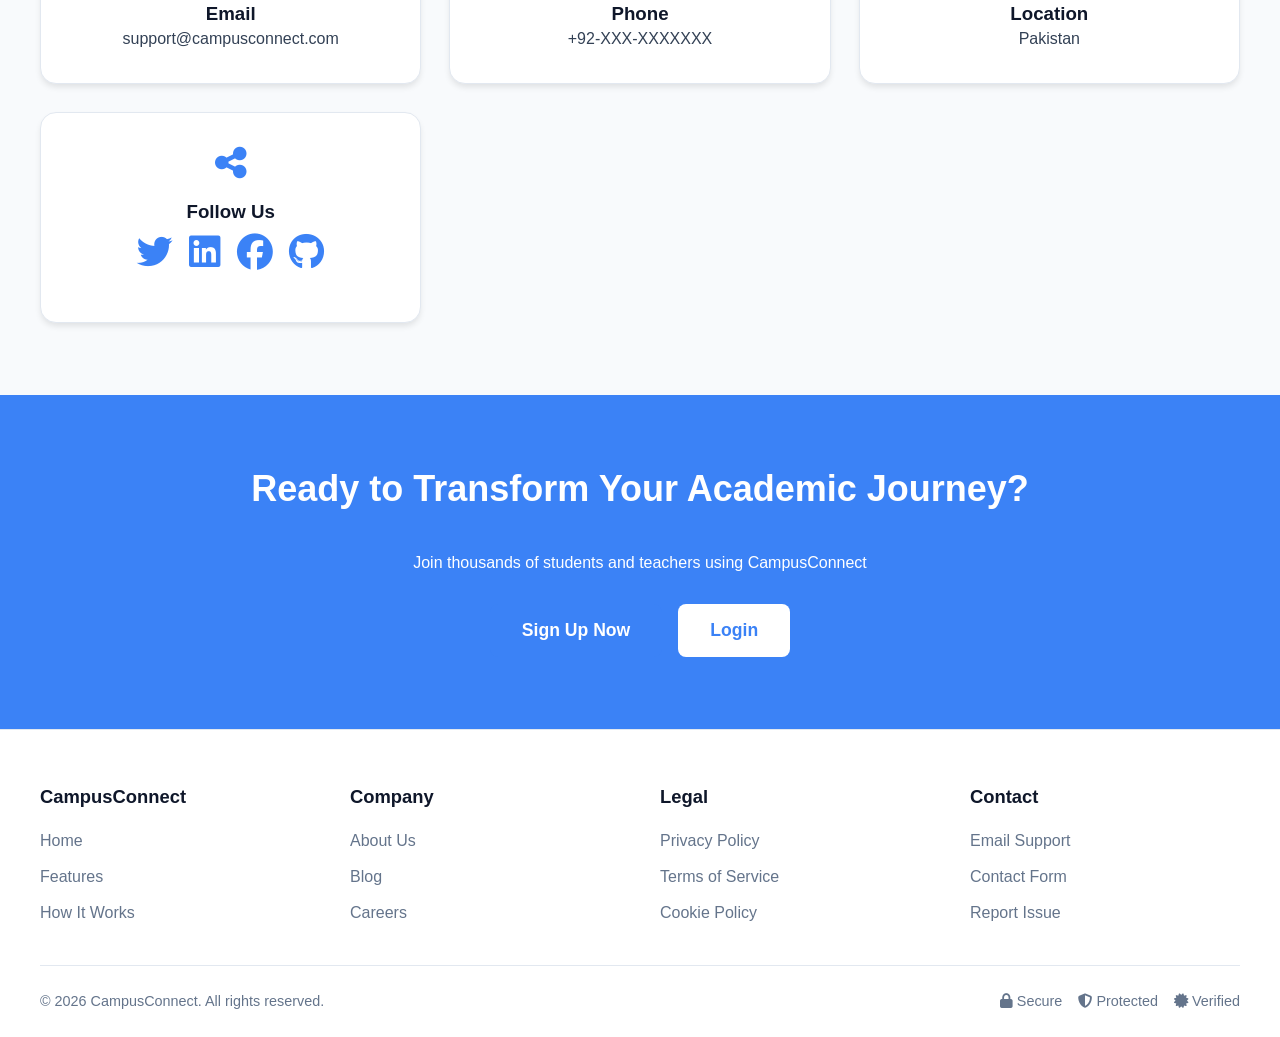
==== commit c1f5b391: "Integrated Department-wise subject enrollment, fixed student profile update bug, and added teacher o" ====
--- a/frontend/pages/index.html
+++ b/frontend/pages/index.html
@@ -10,7 +10,6 @@
       href="https://cdnjs.cloudflare.com/ajax/libs/font-awesome/6.4.0/css/all.min.css"
     />
     <style>
-      /* Modal Specific Styles */
       .social-login {
         display: flex;
         gap: 1.25rem;
@@ -46,8 +45,6 @@
         border-color: #24292e;
         box-shadow: 0 10px 20px rgba(36, 41, 46, 0.2);
       }
-
-      /* Password Toggle Styles for Modal */
       .password-container {
         position: relative;
         display: flex;
@@ -73,8 +70,7 @@
     <nav class="navbar">
       <div class="nav-container">
         <div class="nav-brand">
-          <i class="fas fa-graduation-cap"></i>
-          <span>CampusConnect</span>
+          <i class="fas fa-graduation-cap"></i><span>CampusConnect</span>
         </div>
         <ul class="nav-menu">
           <li><a href="#home">Home</a></li>
@@ -88,11 +84,7 @@
             Register
           </button>
         </div>
-        <div class="hamburger">
-          <span></span>
-          <span></span>
-          <span></span>
-        </div>
+        <div class="hamburger"><span></span><span></span><span></span></div>
       </div>
     </nav>
 
@@ -219,7 +211,6 @@
           >
             Log In
           </button>
-
           <div
             style="
               display: flex;
@@ -235,9 +226,8 @@
                 border-bottom: 1px solid rgba(0, 0, 0, 0.1);
                 margin-right: 10px;
               "
-            ></span>
-            or continue with
-            <span
+            ></span
+            >or continue with<span
               style="
                 flex: 1;
                 border-bottom: 1px solid rgba(0, 0, 0, 0.1);
@@ -245,7 +235,6 @@
               "
             ></span>
           </div>
-
           <div class="social-login">
             <button
               type="button"
@@ -311,6 +300,20 @@
               <option value="teacher">Teacher</option>
             </select>
           </div>
+          <div class="form-group">
+            <label class="form-label">Department</label>
+            <select id="reg-department" class="form-control" required>
+              <option value="" disabled selected>Select Your Department</option>
+              <option value="Computer Science">Computer Science</option>
+              <option value="Software Engineering">Software Engineering</option>
+              <option value="Business Administration">
+                Business Administration (BBA)
+              </option>
+              <option value="Information Technology">
+                Information Technology
+              </option>
+            </select>
+          </div>
           <button
             type="submit"
             class="btn btn-primary btn-block"
@@ -318,7 +321,6 @@
           >
             Create Account
           </button>
-
           <div
             style="
               display: flex;
@@ -334,9 +336,8 @@
                 border-bottom: 1px solid rgba(0, 0, 0, 0.1);
                 margin-right: 10px;
               "
-            ></span>
-            or sign up with
-            <span
+            ></span
+            >or sign up with<span
               style="
                 flex: 1;
                 border-bottom: 1px solid rgba(0, 0, 0, 0.1);
@@ -344,7 +345,6 @@
               "
             ></span>
           </div>
-
           <div class="social-login">
             <button
               type="button"
@@ -413,9 +413,7 @@
         <h2>Powerful Features</h2>
         <div class="features-grid">
           <div class="feature-card">
-            <div class="feature-icon">
-              <i class="fas fa-tasks"></i>
-            </div>
+            <div class="feature-icon"><i class="fas fa-tasks"></i></div>
             <h3>Assignment Management</h3>
             <p>
               Teachers create and manage assignments. Students submit work with
@@ -423,9 +421,7 @@
             </p>
           </div>
           <div class="feature-card">
-            <div class="feature-icon">
-              <i class="fas fa-chart-bar"></i>
-            </div>
+            <div class="feature-icon"><i class="fas fa-chart-bar"></i></div>
             <h3>Track Your Performance</h3>
             <p>
               Visual progress dashboards with beautiful charts and graphs.
@@ -433,9 +429,7 @@
             </p>
           </div>
           <div class="feature-card">
-            <div class="feature-icon">
-              <i class="fas fa-check-circle"></i>
-            </div>
+            <div class="feature-icon"><i class="fas fa-check-circle"></i></div>
             <h3>Attendance Tracking</h3>
             <p>
               Automatic email notifications when marked absent or late. Stay
@@ -487,11 +481,9 @@
         <div class="testimonials-grid">
           <div class="testimonial-card">
             <div class="stars">
-              <i class="fas fa-star"></i>
-              <i class="fas fa-star"></i>
-              <i class="fas fa-star"></i>
-              <i class="fas fa-star"></i>
-              <i class="fas fa-star"></i>
+              <i class="fas fa-star"></i><i class="fas fa-star"></i
+              ><i class="fas fa-star"></i><i class="fas fa-star"></i
+              ><i class="fas fa-star"></i>
             </div>
             <p>
               "CampusConnect has made managing my assignments so easy. I can see
@@ -502,11 +494,9 @@
           </div>
           <div class="testimonial-card">
             <div class="stars">
-              <i class="fas fa-star"></i>
-              <i class="fas fa-star"></i>
-              <i class="fas fa-star"></i>
-              <i class="fas fa-star"></i>
-              <i class="fas fa-star"></i>
+              <i class="fas fa-star"></i><i class="fas fa-star"></i
+              ><i class="fas fa-star"></i><i class="fas fa-star"></i
+              ><i class="fas fa-star"></i>
             </div>
             <p>
               "As a teacher, this platform helps me track student progress
@@ -517,11 +507,9 @@
           </div>
           <div class="testimonial-card">
             <div class="stars">
-              <i class="fas fa-star"></i>
-              <i class="fas fa-star"></i>
-              <i class="fas fa-star"></i>
-              <i class="fas fa-star"></i>
-              <i class="fas fa-star"></i>
+              <i class="fas fa-star"></i><i class="fas fa-star"></i
+              ><i class="fas fa-star"></i><i class="fas fa-star"></i
+              ><i class="fas fa-star"></i>
             </div>
             <p>
               "The admin dashboard gives us complete control. Best investment
@@ -678,10 +666,10 @@
             <i class="fas fa-share-alt"></i>
             <h3>Follow Us</h3>
             <div class="social-links">
-              <a href="#"><i class="fab fa-twitter"></i></a>
-              <a href="#"><i class="fab fa-linkedin"></i></a>
-              <a href="#"><i class="fab fa-facebook"></i></a>
-              <a href="#"><i class="fab fa-github"></i></a>
+              <a href="#"><i class="fab fa-twitter"></i></a
+              ><a href="#"><i class="fab fa-linkedin"></i></a
+              ><a href="#"><i class="fab fa-facebook"></i></a
+              ><a href="#"><i class="fab fa-github"></i></a>
             </div>
           </div>
         </div>
@@ -750,9 +738,9 @@
         <div class="footer-bottom">
           <p>&copy; 2026 CampusConnect. All rights reserved.</p>
           <div class="footer-badges">
-            <span><i class="fas fa-lock"></i> Secure</span>
-            <span><i class="fas fa-shield-alt"></i> Protected</span>
-            <span><i class="fas fa-certificate"></i> Verified</span>
+            <span><i class="fas fa-lock"></i> Secure</span
+            ><span><i class="fas fa-shield-alt"></i> Protected</span
+            ><span><i class="fas fa-certificate"></i> Verified</span>
           </div>
         </div>
       </div>
